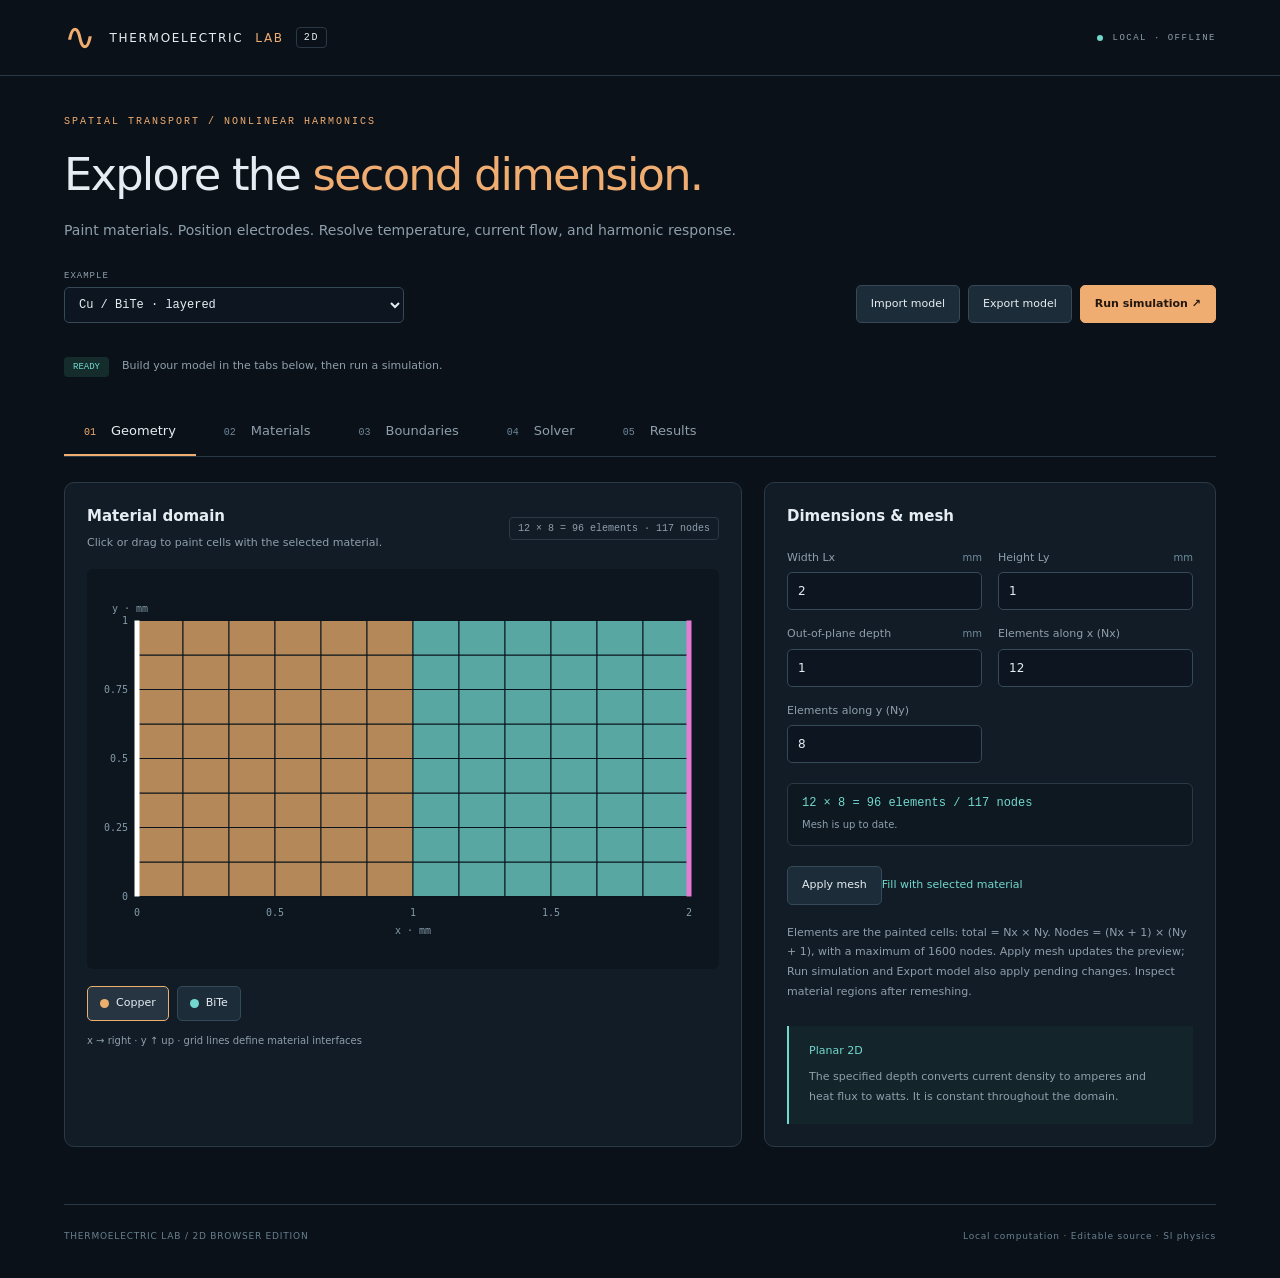
==== index.html @ f06079af "update 1" ====
<!doctype html><html lang="en"><head><meta charset="utf-8"><meta name="viewport" content="width=device-width,initial-scale=1"><title>Thermoelectric Lab · 2D</title><style>:root{color-scheme:dark;--bg:#0b1118;--panel:#121c26;--line:#2a3946;--text:#e6edf2;--muted:#8e9fac;--accent:#f0ad72;--teal:#72d8ce}*{box-sizing:border-box}body{margin:0;background:var(--bg);color:var(--text);font:14px/1.5 system-ui,-apple-system,Segoe UI,sans-serif}header{height:76px;border-bottom:1px solid var(--line);display:flex;justify-content:space-between;align-items:center;padding:0 5%}.brand{display:flex;align-items:center;gap:12px;font-size:12px;letter-spacing:1.7px}.brand>span{font-size:38px;color:var(--accent)}.brand b{font-weight:450;color:var(--accent)}.brand em{font:10px monospace;border:1px solid var(--line);padding:4px 7px;border-radius:4px}.local{font:9px monospace;letter-spacing:1.5px;color:var(--muted);display:flex;align-items:center;gap:9px}.local i{width:6px;height:6px;border-radius:50%;background:var(--teal)}main{max-width:1460px;margin:auto;padding:0 5%}.hero{padding:40px 0 30px}.eyebrow{color:var(--accent);font:10px monospace;letter-spacing:2px}h1{font-size:clamp(30px,3.5vw,48px);font-weight:450;letter-spacing:-1.8px;margin:14px 0 12px}h1 span{color:var(--accent)}.hero p{color:var(--muted);margin:0}.toolbar{display:flex;justify-content:space-between;align-items:end;gap:20px;padding-bottom:20px}.preset-label{max-width:340px;flex:1;font:9px monospace;letter-spacing:1px}.toolbar-buttons{display:flex;gap:8px;flex-wrap:wrap}input,select,button{font:inherit}input,select{display:block;min-width:0;width:100%;border:1px solid #354959;border-radius:5px;background:#0d1620;color:var(--text);padding:9px 10px;margin-top:6px;font-size:12px}button{background:#1d2c39;border:1px solid #354959;border-radius:5px;padding:10px 14px;color:var(--text);font-size:11px;cursor:pointer}button:hover{background:#2c4050}button.primary{background:var(--accent);border-color:var(--accent);color:#24180e;font-weight:650}button:disabled{opacity:.4;cursor:not-allowed}button.text-button{border:0;background:none;color:var(--teal);padding-left:0}button.secondary{margin-top:20px}input:focus,select:focus,button:focus-visible,summary:focus-visible{outline:2px solid var(--teal);outline-offset:2px}.status-row{display:flex;align-items:baseline;gap:13px;padding:14px 0 23px;font-size:11px;color:var(--muted);min-height:64px}#badge{font:9px monospace;color:var(--teal);background:#142d2c;padding:5px 9px;border-radius:4px;white-space:nowrap}#badge.error{color:#ffb6ad;background:#42252a}#elapsed{margin-left:auto;white-space:nowrap}.tabs{display:flex;border-bottom:1px solid var(--line);margin-bottom:25px;gap:8px;overflow:auto}.tabs button{border:0;border-bottom:2px solid transparent;border-radius:0;background:none;color:#6e8799;padding:16px 20px;font:10px monospace;white-space:nowrap}.tabs button span{font:13px system-ui;margin-left:9px;color:var(--muted)}.tabs button[aria-selected=true]{border-color:var(--accent);color:var(--accent)}.tabs button[aria-selected=true] span{color:var(--text)}.panel{min-height:580px}.two-col{display:grid;grid-template-columns:minmax(0,1.5fr) minmax(280px,1fr);gap:22px}.card{background:var(--panel);border:1px solid var(--line);border-radius:10px;padding:22px;min-width:0;margin-bottom:22px}.card-head,.section-head{display:flex;align-items:center;justify-content:space-between;gap:14px;flex-wrap:wrap;margin-bottom:18px}h2{font-size:15px;font-weight:550;margin:0 0 7px}h3{font-size:12px;margin:0 0 12px}.card-head p,.section-head p,.sub{color:var(--muted);font-size:11px;margin:0 0 12px}.card-head p{margin:0}.tag{font:10px monospace;color:var(--muted);padding:5px 8px;border:1px solid var(--line);border-radius:4px}.canvas-box{height:400px;position:relative;width:100%;background:#0d151e;border-radius:6px}.canvas-box canvas{width:100%;height:100%;display:block;touch-action:none}.palette{display:flex;gap:8px;flex-wrap:wrap;margin:17px 0 0}.swatch{display:flex;align-items:center;gap:7px;font-size:11px;padding:8px 12px}.swatch i{width:9px;height:9px;border-radius:50%;background:var(--swatch)}.swatch.active{border-color:var(--swatch);background:#273542}.legend-note{font-size:10px;color:var(--muted);margin-top:12px}.settings{border:0;margin:0;padding:0;min-width:0}label{display:block;font-size:11px;color:var(--muted)}label>span{float:right;font-size:10px;color:#6f8b9c}.grid2{display:grid;grid-template-columns:1fr 1fr;gap:16px;margin-top:15px}.grid3{display:grid;grid-template-columns:1fr 1fr 1fr;gap:12px;margin-top:15px}.note{color:var(--muted);font-size:11px;line-height:1.8;margin-top:18px}.info-block{border-left:2px solid var(--teal);background:#13242b;padding:17px 20px;margin-top:24px;font-size:11px;color:var(--muted)}.info-block b{font-weight:500;color:var(--teal)}.info-block p{margin:8px 0 0;line-height:1.8}.material-cards{display:grid;grid-template-columns:repeat(2,minmax(0,1fr));gap:20px}.material-card{background:var(--panel);border:1px solid var(--line);border-top:3px solid var(--material-color);border-radius:9px;padding:23px}.material-card .grid2{gap:12px 18px}.material-card .name-row{display:flex;gap:12px}.material-card .name-row label:first-child{flex:1}.material-card input[type=color]{height:36px;width:50px;padding:3px}.electrode,.thermal-card{margin-top:18px;padding-top:17px;border-top:1px solid var(--line)}.thermal-card h3,.electrode h3{color:var(--teal);letter-spacing:1px;font-size:10px}.thermal-card .grid3{margin-top:10px;gap:8px}.equation{font:18px/2.2 ui-monospace,monospace;color:var(--accent);margin:20px 0}.metrics{display:grid;grid-template-columns:1fr 1.25fr 1fr;gap:18px;margin-bottom:22px}.metrics article{padding:20px;border:1px solid var(--line);border-radius:8px;background:var(--panel)}.metrics span{display:block;font:9px monospace;color:var(--muted);letter-spacing:.7px}.metrics strong{display:block;font-size:23px;font-weight:450;color:var(--accent);margin:10px 0 6px}.metrics small{font-size:10px;color:var(--muted)}.field-controls{display:flex;align-items:center;gap:9px;flex-wrap:wrap}.field-controls select{width:auto;font-size:11px;margin:0}.check{display:flex;align-items:center;gap:7px;font-size:10px}.check input{width:auto;margin:0}.result-box{height:450px}.empty-overlay{position:absolute;inset:0;display:flex;align-items:center;justify-content:center;color:#627b8d;pointer-events:none}.color-scale{display:flex;align-items:center;gap:12px;margin:16px 5% 0;font:10px monospace;color:var(--muted)}.color-scale div{flex:1;height:8px;border-radius:4px;background:linear-gradient(90deg,#182c59,#246b99,#57b6ad,#e3c16e,#f48d4b)}.color-scale small{font-size:10px}.charts{grid-template-columns:1fr 1fr}.chart{height:210px;margin-top:15px}.chart svg{width:100%;height:100%;display:block}.table-scroll{overflow:auto}table{width:100%;border-collapse:collapse;text-align:right;font:11px monospace;white-space:nowrap}th{font-size:9px;font-weight:400;color:var(--muted)}th,td{padding:13px 9px;border-bottom:1px solid var(--line)}th:first-child,td:first-child{text-align:left;color:var(--accent)}footer{display:flex;justify-content:space-between;gap:20px;border-top:1px solid var(--line);padding:25px 0 35px;margin-top:35px;color:#688191;font-size:9px;letter-spacing:.8px}[hidden]{display:none!important}@media(max-width:1000px){.two-col{grid-template-columns:1fr 1fr}.tabs button{padding:14px 10px}.toolbar{align-items:start}.toolbar-buttons{justify-content:end}.canvas-box{height:340px}.field-controls{width:100%}}@media(max-width:720px){header{height:64px}.local{display:none}main{padding:0 5%}.hero{padding:30px 0 24px}.hero p{font-size:12px}.toolbar{flex-direction:column;align-items:stretch;gap:14px}.preset-label{max-width:none}.toolbar-buttons{justify-content:start}.tabs{gap:0}.tabs button{padding:13px 9px}.tabs button span{font-size:12px;margin-left:5px}.two-col,.material-cards,.charts{grid-template-columns:1fr}.metrics{grid-template-columns:1fr 1fr;gap:12px}.metrics article:last-child{grid-column:1/-1}.metrics strong{font-size:20px}.card{padding:17px}.canvas-box,.result-box{height:330px}.field-controls{gap:6px}.field-controls select{max-width:48%}.status-row{align-items:start;flex-wrap:wrap}.brand{font-size:10px;gap:8px}.grid3{gap:9px}footer{flex-direction:column;gap:8px}.panel{min-height:0}}

.mesh-summary{margin-top:20px;padding:12px 14px;border:1px solid var(--line);border-radius:6px;background:#0d1821}.mesh-summary strong{display:block;color:var(--teal);font:12px monospace}.mesh-summary small{display:block;margin-top:7px;color:var(--muted);font-size:10px;line-height:1.6}

.validation-summary{border:1px solid #a8585e;border-radius:8px;background:#2c1921;color:#ffd0cc;padding:14px 18px;margin:0 0 20px;font-size:11px}.validation-summary strong{font-weight:550}.validation-summary ul{margin:8px 0 0;padding-left:18px}.validation-summary li{margin:4px 0}input[aria-invalid="true"],select[aria-invalid="true"]{border-color:#ff8e8a;background:#2a1b23;box-shadow:0 0 0 1px #ff8e8a44}
</style></head><body>
<header><div class="brand"><span>∿</span> THERMOELECTRIC <b>LAB</b><em>2D</em></div><div class="local"><i></i>LOCAL · OFFLINE</div></header>
<main><section class="hero"><div class="eyebrow">SPATIAL TRANSPORT / NONLINEAR HARMONICS</div><h1>Explore the <span>second dimension.</span></h1><p>Paint materials. Position electrodes. Resolve temperature, current flow, and harmonic response.</p></section>
<div class="toolbar"><label class="preset-label">EXAMPLE<select id="preset"><option value="layers">Cu / BiTe · layered</option><option value="spreading">Narrow contact · current spreading</option><option value="joule">Homogeneous · Joule 2ω</option><option value="nonlinear">Nonlinear resistance · 3ω</option><option value="seebeck">Open circuit · Seebeck DC</option></select></label><div class="toolbar-buttons"><button id="import">Import model</button><button id="save">Export model</button><button id="run" class="primary">Run simulation ↗</button><button id="cancel" hidden>Stop</button><input type="file" id="file" accept=".json" hidden></div></div>
<div class="status-row"><span id="badge">READY</span><span id="status" role="status" aria-live="polite">Build your model in the tabs below, then run a simulation.</span><span id="elapsed"></span></div>
<div id="validationSummary" class="validation-summary" role="alert" hidden></div>
<nav class="tabs" role="tablist" aria-label="Workbench sections"><button role="tab" id="tab-geometry" aria-controls="geometry" aria-selected="true" data-tab="geometry">01 <span>Geometry</span></button><button role="tab" id="tab-materials" aria-controls="materials" aria-selected="false" tabindex="-1" data-tab="materials">02 <span>Materials</span></button><button role="tab" id="tab-boundaries" aria-controls="boundaries" aria-selected="false" tabindex="-1" data-tab="boundaries">03 <span>Boundaries</span></button><button role="tab" id="tab-solver" aria-controls="solver" aria-selected="false" tabindex="-1" data-tab="solver">04 <span>Solver</span></button><button role="tab" id="tab-results" aria-controls="results" aria-selected="false" tabindex="-1" data-tab="results">05 <span>Results</span></button></nav>
<section id="geometry" role="tabpanel" aria-labelledby="tab-geometry" class="panel"><div class="two-col"><div class="card"><div class="card-head"><div><h2>Material domain</h2><p>Click or drag to paint cells with the selected material.</p></div><span class="tag" id="gridInfo"></span></div><div class="canvas-box"><canvas id="geometryCanvas" aria-label="Material grid, x horizontal and y vertical"></canvas></div><div id="palette" class="palette"></div><div class="legend-note">x → right · y ↑ up · grid lines define material interfaces</div></div><div class="card"><h2>Dimensions & mesh</h2><fieldset class="settings"><div class="grid2"><label>Width Lx <span>mm</span><input id="lx" type="number" step="any" min="0" required></label><label>Height Ly <span>mm</span><input id="ly" type="number" step="any" min="0" required></label><label>Out-of-plane depth <span>mm</span><input id="depth" type="number" step="any" min="0" required></label><label>Elements along x (Nx)<input id="nx" type="number" min="2" step="1"></label><label>Elements along y (Ny)<input id="ny" type="number" min="2" step="1"></label></div><div class="mesh-summary" aria-live="polite"><strong id="meshSummary"></strong><small id="meshPending"></small></div><button id="applyGrid" class="secondary">Apply mesh</button><button id="fill" class="text-button">Fill with selected material</button></fieldset><p class="note">Elements are the painted cells: total = Nx × Ny. Nodes = (Nx + 1) × (Ny + 1), with a maximum of 1600 nodes. Apply mesh updates the preview; Run simulation and Export model also apply pending changes. Inspect material regions after remeshing.</p><div class="info-block"><b>Planar 2D</b><p>The specified depth converts current density to amperes and heat flux to watts. It is constant throughout the domain.</p></div></div></div></section>
<section id="materials" role="tabpanel" aria-labelledby="tab-materials" class="panel" hidden><div class="section-head"><div><h2>Material library</h2><p>Properties at 300 K. Each grid cell references one material.</p></div><button id="addMaterial" class="secondary">+ Add material</button></div><fieldset class="settings"><div id="materialCards" class="material-cards"></div></fieldset><div class="info-block"><b>Temperature-dependent transport</b><p>ρₑ(T) = [1 + β(T − 300)] / σ₃₀₀ &nbsp; · &nbsp; α(T) = α₃₀₀ + α′(T − 300). The solver includes Joule, Seebeck, Peltier and Thomson effects. Preset values are illustrative.</p></div></section>
<section id="boundaries" role="tabpanel" aria-labelledby="tab-boundaries" class="panel" hidden><div class="two-col"><div class="card"><h2>Electrical electrodes</h2><p class="sub">Remaining boundary nodes are electrically insulated.</p><fieldset class="settings"><label>Control mode<select id="electricalKind"><option value="current">Total current · A</option><option value="voltage">Sink voltage · V</option><option value="open_circuit">Open circuit · net current = 0</option></select></label><div class="grid3"><label>DC bias<input id="bias" type="number" step="any"></label><label>AC peak<input id="amplitude" type="number" step="any"></label><label>Phase <span>°</span><input id="phase" type="number" step="any"></label></div><div id="electrodes"></div></fieldset><div class="info-block"><b>Equipotential contacts</b><p>The source electrode is at 0 V. In current mode, the sink voltage adjusts to deliver the specified total current. Current density is free to vary across an electrode. Electrode ranges run bottom→top on vertical edges, and left→right on horizontal edges.</p></div></div><div class="card"><h2>Thermal boundaries</h2><fieldset class="settings"><div id="thermalCards"></div></fieldset><p class="note">Flux is total heat flux, including Peltier, positive outward. Zero flux is adiabatic. Convection value is ambient temperature. Fixed-temperature sides meeting at a corner must agree.</p></div></div></section>
<section id="solver" role="tabpanel" aria-labelledby="tab-solver" class="panel" hidden><div class="two-col"><div class="card"><h2>Simulation settings</h2><fieldset class="settings"><div class="grid2"><label>Mode<select id="mode"><option value="periodic">Periodic · DC to 3ω</option><option value="steady">Steady · DC only</option></select></label><label>Frequency <span>Hz</span><input id="frequency" type="number" step="any" min="0" required></label><label>Time steps per period<select id="samples"><option>64</option><option>128</option><option>256</option><option>512</option><option>1024</option></select></label><label>Maximum cycles<input id="maxPeriods" type="number" min="3" max="1000"></label></div></fieldset><p class="note">Steady mode uses only the DC biases. Start with a coarse mesh; refine the mesh and time steps to check your result, especially at 3ω.</p></div><div class="card"><h2>The numerical model</h2><div class="equation">J = −σ (∇V + α∇T)<br>∇ · J = 0<br>q = αTJ − k∇T<br>ρCp ∂T/∂t = −∇ · q − J · ∇V</div><p class="note">Conservative, grid-aligned nodal control volumes; scalar isotropic materials; perfect interfaces. Electrical and thermal systems use matrix-free conjugate gradients. Nonlinear coupling uses Picard iterations; periodic integration uses BDF2.</p><p class="note">No contact resistance, electrical capacitance, inductance, radiation, or front/back surface heat loss. The app supports up to 1600 nodes; practical compute time depends strongly on the case.</p></div></div></section>
<section id="results" role="tabpanel" aria-labelledby="tab-results" class="panel" hidden><div class="metrics"><article><span id="vLabel">TERMINAL VOLTAGE · 1ω</span><strong id="vMetric">—</strong><small id="vPhase">Peak amplitude</small></article><article><span>TEMPERATURE RANGE</span><strong id="tMetric">—</strong><small>Full spatial state / cycle</small></article><article><span>CONVERGENCE</span><strong id="cycleMetric">—</strong><small id="errorMetric">No result yet</small></article></div><div class="card"><div class="card-head"><div><h2>Spatial response</h2><p id="fieldCaption">Run a simulation to inspect the 2D fields.</p></div><div class="field-controls"><select id="field" aria-label="Field"><option value="temperature">Temperature</option><option value="voltage">Voltage</option><option value="J">Current density |J|</option><option value="Jx">Current density Jx</option><option value="Jy">Current density Jy</option></select><select id="harmonic" aria-label="Harmonic"><option value="0">DC</option><option value="1">1ω</option><option value="2">2ω</option><option value="3">3ω</option></select><select id="representation" aria-label="Representation"><option value="amplitude">Amplitude</option><option value="phase">Phase</option><option value="real">Real part</option></select><label class="check"><input type="checkbox" id="arrows" checked> Current arrows</label></div></div><div class="canvas-box result-box"><canvas id="resultCanvas" aria-label="Spatial result heatmap"></canvas><div id="resultEmpty" class="empty-overlay">Your 2D response will appear here.</div></div><div class="color-scale"><span id="scaleMin">—</span><div></div><span id="scaleMax">—</span><small id="scaleUnit"></small></div><div class="legend-note" id="vectorNote">Click the field to move the temperature probe. Arrows show the real current phasor at 0°.</div></div><div class="two-col charts"><div class="card"><h2>Temperature probe</h2><p id="probeLabel" class="sub">Click a location in the field above.</p><div id="probeChart" class="chart"></div></div><div class="card"><h2>Terminal voltage</h2><p class="sub">V(sink) − V(source)</p><div id="voltageChart" class="chart"></div></div></div><div class="card"><div class="card-head"><div><h2>Terminal harmonics</h2><p>Peak phasors · referenced to cos(ωt)</p></div><div class="toolbar-buttons"><button id="exportResults" disabled>Export results JSON</button><button id="exportCsv" disabled>Spectrum CSV</button></div></div><div class="table-scroll"><table><thead><tr><th>COMPONENT</th><th>FREQUENCY</th><th>|V| · V</th><th>PHASE</th><th>REAL · V</th><th>IMAG · V</th></tr></thead><tbody id="spectrum"><tr><td colspan="6">No computed result.</td></tr></tbody></table></div></div></section>
<footer><span>THERMOELECTRIC LAB / 2D BROWSER EDITION</span><span>Local computation · Editable source · SI physics</span></footer></main>
<script>/* SI units. No dependencies; shared by browser, worker and Node tests. */
(function (TE) {
  'use strict';
  TE.assert = (ok, message) => { if (!ok) throw new Error(message); };
  TE.finite = (x, name) => { TE.assert(Number.isFinite(x), `${name} must be finite.`); return x; };
  TE.law = (p, T) => {
    if (typeof p === 'function') return p(T);
    if (typeof p === 'number') return p;
    TE.assert(p && ['linear', 'inverseLinear'].includes(p.type), 'Unknown material law.');
    const v = p.value, slope = p.slope ?? 0, ref = p.reference ?? 300;
    return p.type === 'linear' ? v + slope * (T - ref) : v / (1 + slope * (T - ref));
  };
  class ThermoelectricMaterial {
    constructor({rho, Cp, k, sigma, alpha, name = 'Material', dalpha_dT = null}) {
      Object.assign(this, {rho, Cp, k, sigma, alpha, name, derivative: dalpha_dT});
    }
    evaluate(key, T) {
      TE.assert(Number.isFinite(T) && T > 0, 'Temperature must be finite and > 0 K.');
      const v = TE.finite(TE.law(this[key], T), `${this.name}: ${key}`);
      TE.assert(key === 'alpha' || v > 0, `${this.name}: ${key} must be positive.`);
      return v;
    }
    density(T) { return this.evaluate('rho', T); }
    heatCapacity(T) { return this.evaluate('Cp', T); }
    thermalConductivity(T) { return this.evaluate('k', T); }
    electricalConductivity(T) { return this.evaluate('sigma', T); }
    seebeck(T) { return this.evaluate('alpha', T); }
    electricalResistivity(T) { return 1 / this.electricalConductivity(T); }
    peltier(T) { return T * this.seebeck(T); }
    dalphaDT(T) {
      if (this.derivative !== null) return TE.law(this.derivative, T);
      if (typeof this.alpha === 'number') return 0;
      const h = Math.min(T / 2, Math.max(1, T) * 6e-6);
      return (this.seebeck(T + h) - this.seebeck(T - h)) / (2 * h);
    }
    thomson(T) { return T * this.dalphaDT(T); }
    ZT(T) { return this.seebeck(T) ** 2 * this.electricalConductivity(T) * T / this.thermalConductivity(T); }
  }
  class MaterialCollection {
    constructor(material) { this.materials = [material]; }
    get material() { return this.materials[0]; }
    addMaterial(m) { this.materials.push(m); }
  }
  Object.assign(TE, {ThermoelectricMaterial, MaterialCollection});
})(globalThis.TE = globalThis.TE || {});

(function (TE) {
  // Peak phasors: u(t)=U0+Re(sum(Un*exp(i*n*omega*t))).
  TE.extractHarmonics = (history, count=3) => {
    const n=history.length, scalar=typeof history[0]==='number';
    TE.assert(Number.isInteger(count)&&count>=0&&n>2*count,'Too few samples for requested harmonics.');
    const data=scalar?history.map(v=>[v]):history, width=data[0].length;
    return Array.from({length:count+1},(_,k)=> {
      const row=Array.from({length:width},()=>({re:0,im:0}));
      for(let i=0;i<n;i++) {const a=2*Math.PI*k*i/n, scale=(k?2:1)/n; for(let j=0;j<width;j++) {row[j].re+=data[i][j]*Math.cos(a)*scale; row[j].im-=data[i][j]*Math.sin(a)*scale;}}
      return scalar?row[0]:row;
    });
  };
})(globalThis.TE);

(function(TE){
class Mesh2D {
 constructor({nx,ny,lx,ly,depth=1,materialMap}) {
  TE.assert(Number.isInteger(nx)&&Number.isInteger(ny)&&nx>=2&&ny>=2,'Use at least 2 cells in each direction.');
  TE.assert((nx+1)*(ny+1)<=1600,'Maximum 1600 nodes in this browser version.');
  TE.assert([lx,ly,depth].every(v=>Number.isFinite(v)&&v>0),'Dimensions and depth must be positive.');
  Object.assign(this,{nx,ny,lx,ly,depth});this.dx=lx/nx;this.dy=ly/ny;this.n=(nx+1)*(ny+1);
  this.map=materialMap??Array(nx*ny).fill(0);TE.assert(this.map.length===nx*ny,'Material map size does not match the grid.');
  this.x=[];this.y=[];this.cells=[];this.links=[];this.volumes=Array(this.n).fill(0);
  for(let j=0;j<=ny;j++)for(let i=0;i<=nx;i++){this.x.push(i*this.dx);this.y.push(j*this.dy);}
  const volume=this.dx*this.dy*depth;
  TE.assert([volume/4,this.dx*depth/2,this.dy*depth/2].every(v=>Number.isFinite(v)&&v>0),'Dimensions produce zero or overflowing volumes/areas.');
  for(let j=0;j<ny;j++)for(let i=0;i<nx;i++){
   const a=j*(nx+1)+i,b=a+1,c=a+nx+1,d=c+1,id=j*nx+i,m=this.map[id];
   const nodes=[a,b,c,d];nodes.forEach(n=>this.volumes[n]+=volume/4);
   const first=this.links.length;
   this.links.push({a,b,m,A:this.dy*depth/2,L:this.dx,axis:0,cell:id},{a:c,b:d,m,A:this.dy*depth/2,L:this.dx,axis:0,cell:id},
    {a,b:c,m,A:this.dx*depth/2,L:this.dy,axis:1,cell:id},{a:b,b:d,m,A:this.dx*depth/2,L:this.dy,axis:1,cell:id});
   this.cells.push({nodes,m,volume,links:[first,first+1,first+2,first+3]});
  }
  this.sides={left:[],right:[],bottom:[],top:[]};
  for(let j=0;j<=ny;j++){const A=this.dy*depth*(j===0||j===ny?.5:1);this.sides.left.push({node:j*(nx+1),A,u:j/ny});this.sides.right.push({node:j*(nx+1)+nx,A,u:j/ny});}
  for(let i=0;i<=nx;i++){const A=this.dx*depth*(i===0||i===nx?.5:1);this.sides.bottom.push({node:i,A,u:i/nx});this.sides.top.push({node:ny*(nx+1)+i,A,u:i/nx});}
 }
 electrode(side,range=[0,1]) {
  TE.assert(this.sides[side]&&range.length===2&&range.every(Number.isFinite)&&range[0]>=0&&range[1]<=1&&range[1]>range[0],'Invalid electrode side/range.');
  const nodes=this.sides[side].filter(f=>f.u>=range[0]-1e-12&&f.u<=range[1]+1e-12).map(f=>f.node);
  TE.assert(nodes.length>=2,'Each electrode needs at least two boundary nodes. Refine the grid or increase coverage.');return nodes;
 }
}
TE.Mesh2D=Mesh2D;
})(globalThis.TE);

(function(TE){
// Matrix-free symmetric graph Laplacian + positive diagonal. Dirichlet eliminated.
TE.graphSolve=(mesh,conductance,diagonal,rhs,fixed,{rtol=2e-12,maxIter=4000,initial}={})=>{
 TE.assert(rhs.length===mesh.n&&diagonal.length===mesh.n&&rhs.every(Number.isFinite)&&diagonal.every(v=>Number.isFinite(v)&&v>=0),'Linear system coefficients/RHS must be finite with nonnegative diagonal.');
 for(const [i,v]of fixed)TE.assert(Number.isInteger(i)&&i>=0&&i<mesh.n&&Number.isFinite(v),'Invalid fixed boundary value.');
 const n=mesh.n,idx=new Int32Array(n).fill(-1),free=[];
 for(let i=0;i<n;i++)if(!fixed.has(i)){idx[i]=free.length;free.push(i);}
 const nf=free.length,out=new Float64Array(n);for(const [i,v] of fixed)out[i]=v;
 if(!nf)return Array.from(out);
 const D=new Float64Array(nf),b=new Float64Array(nf),x=new Float64Array(nf);
 for(let k=0;k<nf;k++){const i=free[k];D[k]=diagonal[i]??0;b[k]=rhs[i];x[k]=initial?initial[i]:0;}
 const edges=[];
 mesh.links.forEach((e,l)=>{const g=conductance[l],a=idx[e.a],bb=idx[e.b];TE.assert(Number.isFinite(g)&&g>0,'Invalid face conductance.');
  if(a>=0){D[a]+=g;if(bb<0)b[a]+=g*fixed.get(e.b);}
  if(bb>=0){D[bb]+=g;if(a<0)b[bb]+=g*fixed.get(e.a);}
  if(a>=0&&bb>=0)edges.push([a,bb,g]);
 });
 for(const d of D)TE.assert(d>0&&Number.isFinite(d),'Unanchored or invalid system.');
 const multiply=v=>{const z=Float64Array.from(v,(q,i)=>D[i]*q);for(const [a,bb,g] of edges){z[a]-=g*v[bb];z[bb]-=g*v[a];}return z;};
 const dot=(a,b)=>a.reduce((s,v,i)=>s+v*b[i],0);
 let Ax=multiply(x),r=Float64Array.from(b,(v,i)=>v-Ax[i]),z=Float64Array.from(r,(v,i)=>v/D[i]),p=Float64Array.from(z),rz=dot(r,z);
 TE.assert(Number.isFinite(dot(b,b))&&Number.isFinite(dot(r,r))&&Number.isFinite(rz),'Linear system magnitudes exceed the finite numerical range.');
 const target=rtol*Math.max(Math.sqrt(dot(b,b)),1e-20);
 let iteration=0;
 for(;Math.sqrt(dot(r,r))>target&&iteration<maxIter;iteration++){
  const Ap=multiply(p),den=dot(p,Ap);TE.assert(den>0&&Number.isFinite(den),'CG failed: matrix not positive definite.');
  const a=rz/den;for(let i=0;i<nf;i++){x[i]+=a*p[i];r[i]-=a*Ap[i];}
  z=Float64Array.from(r,(v,i)=>v/D[i]);const next=dot(r,z),beta=next/rz;for(let i=0;i<nf;i++)p[i]=z[i]+beta*p[i];rz=next;
 }
 TE.assert(iteration<maxIter&&x.every(Number.isFinite)&&r.every(Number.isFinite),'Sparse linear solver did not converge to a finite result.');
 free.forEach((node,i)=>out[node]=x[i]);return Array.from(out);
};
})(globalThis.TE);

(function(TE){
TE.signal2D=(s,t,f)=>{if(typeof s==='number')return TE.finite(s,'Boundary');TE.assert(s&&typeof s==='object'&&!Array.isArray(s),'Invalid boundary signal.');for(const k of ['bias','amplitude','phase'])if(s[k]!==undefined)TE.assert(typeof s[k]==='number'&&Number.isFinite(s[k]),'Boundary '+k+' must be a finite number.');return TE.finite((s.bias??0)+(s.amplitude??0)*Math.cos(2*Math.PI*f*t+((s.phase??0)%360)*Math.PI/180),'Boundary');};
class Solver2D {
 constructor(mesh,materials,boundaries,electrical){this.mesh=mesh;this.materials=materials;this.boundaries=boundaries;this.electrical=electrical;this.frequency=0;
  mesh.map.forEach(id=>TE.assert(Number.isInteger(id)&&materials[id],'Unknown material in map.'));
  TE.assert(['voltage','current','open_circuit'].includes(electrical.kind),'Unknown electrical mode.');
  this.source=mesh.electrode(electrical.sourceSide,electrical.sourceRange);this.sink=mesh.electrode(electrical.sinkSide,electrical.sinkRange);
  const sourceSet=new Set(this.source);TE.assert(!this.sink.some(i=>sourceSet.has(i)),'Electrodes overlap at a node.');
  this.sourceSet=sourceSet;
  for(const side of ['left','right','bottom','top']){const b=boundaries[side];TE.assert(b&&['temperature','flux','convection'].includes(b.kind),'Define all four thermal boundaries.');TE.assert(Number.isFinite(b.h??0)&&(b.h??0)>=0,'Convection coefficient must be nonnegative.');}
 }
 properties(T){
  const m=this.mesh,cap=Array(m.n).fill(0);
  m.cells.forEach(c=>c.nodes.forEach(i=>{const a=this.materials[c.m];cap[i]+=a.density(T[i])*a.heatCapacity(T[i])*c.volume/4;}));
  const p=m.links.map(e=>{const a=this.materials[e.m],Ta=T[e.a],Tb=T[e.b],rho=(a.electricalResistivity(Ta)+a.electricalResistivity(Tb))/2;
   return {g:e.A/(e.L*rho),k:e.A/e.L*(a.thermalConductivity(Ta)+a.thermalConductivity(Tb))/2,alpha:(a.seebeck(Ta)+a.seebeck(Tb))/2};});TE.assert(cap.every(v=>Number.isFinite(v)&&v>0),'Heat capacities overflow or underflow the numerical range.');return {p,cap};
 }
 thermal(t){
  const m=this.mesh,fixed=new Map(),diag=Array(m.n).fill(0),rhs=Array(m.n).fill(0),flux=Array(m.n).fill(0);
  for(const [side,faces] of Object.entries(m.sides)){const b=this.boundaries[side],v=TE.signal2D(b.value,t,this.frequency);
   if(b.kind==='temperature'||b.kind==='convection')TE.assert(v>0,side+' temperature must remain strictly above 0 K.');
   for(const {node,A} of faces){if(b.kind==='temperature'){TE.assert(v>0,'Temperature must be >0 K.');if(fixed.has(node))TE.assert(Math.abs(fixed.get(node)-v)<1e-8,'Conflicting temperatures at a corner. Use compatible boundary temperatures.');fixed.set(node,v);}
    if(b.kind==='flux'){rhs[node]-=v*A;flux[node]+=v*A;}
    if(b.kind==='convection'){diag[node]+=b.h*A;rhs[node]+=b.h*A*v;}
   }
  }return {fixed,diag,rhs,flux};
 }
 electric(T,p,t){
  const m=this.mesh,e=this.electrical,g=p.map(v=>v.g),zero=Array(m.n).fill(0),rhs=[...zero],fixed=new Map();
  this.source.forEach(i=>fixed.set(i,0));this.sink.forEach(i=>fixed.set(i,0));
  m.links.forEach((l,k)=>{const s=p[k].g*p[k].alpha*(T[l.b]-T[l.a]);rhs[l.a]+=s;rhs[l.b]-=s;});
  const current=(V,seebeck=true)=>m.links.map((l,k)=>g[k]*(V[l.a]-V[l.b]-(seebeck?p[k].alpha*(T[l.b]-T[l.a]):0)));
  const terminal=I=>m.links.reduce((s,l,k)=>s+I[k]*((this.sourceSet.has(l.a)?1:0)-(this.sourceSet.has(l.b)?1:0)),0);
  let V,terminalVoltage;
  if(e.kind==='voltage'){
   terminalVoltage=TE.signal2D(e.value,t,this.frequency);this.sink.forEach(i=>fixed.set(i,terminalVoltage));V=TE.graphSolve(m,g,zero,rhs,fixed);
  }else{
   const base=TE.graphSolve(m,g,zero,rhs,fixed);this.sink.forEach(i=>fixed.set(i,1));
   const unit=TE.graphSolve(m,g,zero,zero,fixed),Ibase=terminal(current(base)),Iunit=terminal(current(unit,false));
   TE.assert(Iunit<0,'Electrodes have no conducting connection.');
   const target=e.kind==='open_circuit'?0:TE.signal2D(e.value,t,this.frequency);
   terminalVoltage=(target-Ibase)/Iunit;V=base.map((v,i)=>v+terminalVoltage*unit[i]);
  }
  TE.assert(V.every(Number.isFinite),'Voltage exceeds the finite numerical range. Check excitation and material values.');
  const I=current(V);TE.assert(I.every(Number.isFinite),'Current exceeds the finite numerical range.');return {V,I,terminalVoltage,current:terminal(I)};
 }
 balance(T,t){
  const m=this.mesh,{p,cap}=this.properties(T),elect=this.electric(T,p,t),source=Array(m.n).fill(0),q=[],work=[];
  m.links.forEach((l,k)=>{const I=elect.I[k],P=I*(elect.V[l.a]-elect.V[l.b]),pel=p[k].alpha*(T[l.a]+T[l.b])/2*I;
   TE.assert([I,P,pel].every(Number.isFinite),'Electrical/thermal power exceeds the finite numerical range.');
   source[l.a]+=-pel+P/2;source[l.b]+=pel+P/2;q.push(pel-p[k].k*(T[l.b]-T[l.a]));work.push(P);
  });TE.assert([...source,...q,...work].every(Number.isFinite),'Heat balance exceeds the finite numerical range.');return {p,cap,...elect,source,q,work};
 }
 initial(T0){
  let T=T0?[...T0]:Array(this.mesh.n).fill(300);TE.assert(T.length===this.mesh.n,'T0 length mismatch.');
  for(const [i,v] of this.thermal(0).fixed)T[i]=v;this.properties(T);return T;
 }
 implicit(t,target,gammaDt,{initial,tolerance=2e-9,maxIterations=100,relaxation=.85}={}){
  TE.assert(Number.isFinite(tolerance)&&tolerance>0,'Nonlinear tolerance must be positive.');
  TE.assert(Number.isInteger(maxIterations)&&maxIterations>=1,'Nonlinear iteration limit must be a positive integer.');
  TE.assert(Number.isFinite(relaxation)&&relaxation>0&&relaxation<=1,'Relaxation must satisfy 0 < value <= 1.');
  const m=this.mesh,bc=this.thermal(t);let T=[...initial],error=Infinity;
  for(const [i,v] of bc.fixed)T[i]=v;
  for(let iteration=0;iteration<maxIterations;iteration++){
   const b=this.balance(T,t),diag=bc.diag.map((v,i)=>v+(gammaDt?b.cap[i]/gammaDt:0)),rhs=b.source.map((v,i)=>v+bc.rhs[i]+(gammaDt?b.cap[i]/gammaDt*target[i]:0));
   const candidate=TE.graphSolve(m,b.p.map(p=>p.k),diag,rhs,bc.fixed,{initial:T});
   error=Math.max(...candidate.map((v,i)=>Math.abs(v-T[i])));
   TE.assert(candidate.every(v=>Number.isFinite(v)&&v>0),'Nonphysical temperature. Check excitation and material laws.');
   if(error<=tolerance)return candidate;
   T=candidate.map((v,i)=>bc.fixed.has(i)?v:T[i]+relaxation*(v-T[i]));
  }
  throw new Error(`Nonlinear thermal iteration failed (update ${error.toExponential(2)} K). Reduce excitation or refine time steps.`);
 }
 snapshot(T,t=0,steady=false){
  const m=this.mesh,b=this.balance(T,t),Jx=[],Jy=[],qx=[],qy=[];
  m.cells.forEach(c=>{const [a,bb,cc,d]=c.links;Jx.push((b.I[a]+b.I[bb])/(m.dy*m.depth));Jy.push((b.I[cc]+b.I[d])/(m.dx*m.depth));qx.push((b.q[a]+b.q[bb])/(m.dy*m.depth));qy.push((b.q[cc]+b.q[d])/(m.dx*m.depth));});
  const bc=this.thermal(t),res=b.source.map((v,i)=>v+bc.rhs[i]-bc.diag[i]*T[i]);
  m.links.forEach((e,k)=>{const v=b.p[k].k*(T[e.a]-T[e.b]);res[e.a]-=v;res[e.b]+=v;});
  let heatOut=0;for(const [side,faces] of Object.entries(m.sides)){const c=this.boundaries[side],v=TE.signal2D(c.value,t,this.frequency);if(c.kind!=='temperature')for(const {node,A} of faces)heatOut+=A*(c.kind==='flux'?v:c.h*(T[node]-v));}
  for(const [i] of bc.fixed)heatOut+=res[i];
  const electricalPower=-b.current*b.terminalVoltage;
  return {temperature:[...T],voltage:b.V,Jx,Jy,qx,qy,current:b.current,terminalVoltage:b.terminalVoltage,electricalPower,
   energyResidual:steady?heatOut-electricalPower:null,freeResidualWatts:Math.max(0,...res.filter((_,i)=>!bc.fixed.has(i)).map(Math.abs))};
 }
 solveSteady(options={}){
  this.frequency=0;TE.assert(Object.values(this.boundaries).some(b=>b.kind==='temperature'||(b.kind==='convection'&&b.h>0)),'Steady state requires a thermal anchor.');
  const T=this.implicit(0,null,0,{...options,initial:this.initial(options.T0)});
  return {...this.snapshot(T,0,true),method:'steady',converged:true};
 }
 solvePeriodic(frequency,{samples=128,maxPeriods=100,minPeriods=3,periodicAtol=2e-7,periodicRtol=1e-10,tolerance=2e-9,T0,onProgress=()=>{}}={}){
  TE.assert(Number.isFinite(frequency)&&frequency>0,'Frequency must be positive.');TE.assert(Number.isInteger(samples)&&samples>=32&&samples<=2048,'Use 32–2048 integer steps per period.');
  TE.assert(Number.isInteger(maxPeriods)&&maxPeriods<=1000&&Number.isInteger(minPeriods)&&maxPeriods>=minPeriods&&minPeriods>=2,'Invalid cycle limit.');
  TE.assert([periodicAtol,periodicRtol,tolerance].every(v=>Number.isFinite(v)&&v>0),'Solver tolerances must be strictly positive and finite.');
  TE.assert(Number.isFinite(1/(frequency*samples))&&1/(frequency*samples)>0,'Unrepresentable time step.');
  this.frequency=frequency;let T=this.initial(T0),older=null,previous=null,history,cycle,error=Infinity;const dt=1/(frequency*samples);
  for(cycle=1;cycle<=maxPeriods;cycle++){
   history=[];
   for(let j=0;j<samples;j++){
    history.push([...T]);const target=T.map((v,i)=>older?4*v/3-older[i]/3:v),gamma=older?2/3:1;
    const next=this.implicit(((cycle-1)*samples+j+1)*dt,target,gamma*dt,{initial:T,tolerance});older=T;T=next;
   }
   if(previous){error=0;history.forEach((row,j)=>row.forEach((v,i)=>error=Math.max(error,Math.abs(v-previous[j][i])/(periodicAtol+periodicRtol*Math.max(Math.abs(v),Math.abs(previous[j][i]))))));}
   onProgress({cycle,maxPeriods,error:Number.isFinite(error)?error:null});if(cycle>=minPeriods&&error<=1)break;previous=history;
  }
  TE.assert(cycle<=maxPeriods,`Periodic state not reached in ${maxPeriods} cycles (error ${error.toExponential(2)}).`);
  const traces={},records=history.map((T,i)=>this.snapshot(T,((cycle-1)*samples+i)*dt));
  for(const key of ['temperature','voltage','Jx','Jy','qx','qy','current','terminalVoltage'])traces[key]=records.map(r=>r[key]);
  const harmonics={};for(const [key,value]of Object.entries(traces))harmonics[key]=TE.extractHarmonics(value,3);
  return {...traces,harmonics,time:Array.from({length:samples},(_,i)=>i*dt),frequency,samples,periods:cycle,periodicError:error,finalTemperature:T,method:'BDF2 / nonlinear Picard / matrix-free CG',converged:true};
 }
}
TE.Solver2D=Solver2D;
})(globalThis.TE);

/* Shared validation for UI, JSON import and worker. Errors retain field paths. */
(function(TE){
 TE.validate2DConfig=c=>{
  const errors=[],add=(path,message)=>errors.push({path,message});
  const object=v=>v!==null&&typeof v==='object'&&!Array.isArray(v);
  const finite=(v,p)=>{if(typeof v!=='number'||!Number.isFinite(v)){add(p,'Must be a finite number.');return false;}return true;};
  const positive=(v,p)=>{if(!finite(v,p))return false;if(v<=0){add(p,'Must be strictly positive (greater than zero).');return false;}return true;};
  const integer=(v,p,min,max=Infinity)=>{if(!finite(v,p))return false;if(!Number.isInteger(v)||v<min||v>max){add(p,`Must be an integer from ${min}${max===Infinity?' upward':' to '+max}.`);return false;}return true;};
  if(!object(c))return [{path:'model',message:'The model must be a JSON object.'}];
  if(!['steady','periodic'].includes(c.mode))add('mode','Select steady or periodic mode.');
  const periodic=c.mode==='periodic';
  const nxOK=integer(c.nx,'nx',2),nyOK=integer(c.ny,'ny',2);
  if(nxOK&&nyOK&&(c.nx+1)*(c.ny+1)>1600){add('nx','The mesh may contain at most 1600 nodes.');add('ny','Reduce Nx or Ny to stay at or below 1600 nodes.');}
  const lxOK=positive(c.lx,'lx'),lyOK=positive(c.ly,'ly'),depthOK=positive(c.depth,'depth');
  if(nxOK&&nyOK&&lxOK&&lyOK&&depthOK){const dx=c.lx/c.nx,dy=c.ly/c.ny;for(const v of [dx,dy,dx*dy*c.depth/4,dx*c.depth/2,dy*c.depth/2,c.lx*c.ly*c.depth])if(!Number.isFinite(v)||v<=0){add('depth','Dimensions produce zero or overflowing cell volumes/areas. Use numerically representable dimensions.');break;}}
  if(finite(c.frequency,'frequency')&&(periodic?c.frequency<=0:c.frequency<0))add('frequency',periodic?'Frequency must be strictly positive for a periodic run.':'Frequency cannot be negative.');
  const samplesOK=integer(c.samples,'samples',32,2048);
  integer(c.maxPeriods,'maxPeriods',3,1000);
  if(periodic&&Number.isFinite(c.frequency)&&c.frequency>0&&samplesOK){const dt=1/(c.frequency*c.samples);if(!Number.isFinite(dt)||dt<=0)add('frequency','The frequency and step count produce an unrepresentable time step.');}
  function signal(s,path){
   if(typeof s==='number'){finite(s,path+'.bias');return {bias:s,amplitude:0,phase:0};}
   if(!object(s)){add(path,'Use a finite scalar or a bias/amplitude/phase object.');return null;}
   const p={bias:s.bias??0,amplitude:s.amplitude??0,phase:s.phase??0};
   for(const k of Object.keys(p))if(s[k]===null){add(path+'.'+k,'Null is not a number.');p[k]=NaN;}else finite(p[k],path+'.'+k);
   if(Number.isFinite(p.bias)&&Number.isFinite(p.amplitude)&&(!Number.isFinite(p.bias+Math.abs(p.amplitude))||!Number.isFinite(p.bias-Math.abs(p.amplitude))))add(path+'.amplitude','Bias and amplitude overflow the representable signal range.');
   return p;
  }
  const probeTemperatures=new Set([300]),thermalSignals={};
  if(!object(c.thermal))add('thermal','Define all four thermal boundaries.');
  for(const side of ['left','right','bottom','top']){
   const b=c.thermal?.[side],p='thermal.'+side;
   if(!object(b)){add(p,'Define this thermal boundary.');continue;}
   if(!['temperature','flux','convection'].includes(b.kind))add(p+'.kind','Unknown thermal condition.');
   const s=signal(b.value,p+'.value');thermalSignals[side]=s;
   const h=b.h===undefined?0:b.h;if(finite(h,p+'.h')&&h<0)add(p+'.h','Convection h must be nonnegative.');
   if(s&&['temperature','convection'].includes(b.kind)&&Object.values(s).every(Number.isFinite)){
    const low=s.bias-(periodic?Math.abs(s.amplitude):0),high=s.bias+(periodic?Math.abs(s.amplitude):0);
    if(low<=0||!Number.isFinite(high)){
     const msg=periodic?'Temperature must stay above 0 K for the entire cycle: DC > |AC peak|.':'Absolute temperature must be strictly greater than 0 K.';
     add(p+'.value.bias',msg);if(periodic)add(p+'.value.amplitude',msg);
    }else{probeTemperatures.add(low);probeTemperatures.add(high);}
   }
  }
  // Compare whole prescribed waveforms at shared Dirichlet corners, not only t=0.
  for(const [a,b]of [['left','bottom'],['left','top'],['right','bottom'],['right','top']]){
   if(c.thermal?.[a]?.kind!=='temperature'||c.thermal?.[b]?.kind!=='temperature')continue;
   const x=thermalSignals[a],y=thermalSignals[b];if(!x||!y||![...Object.values(x),...Object.values(y)].every(Number.isFinite))continue;
   const phasor=s=>[s.bias,periodic?s.amplitude*Math.cos((s.phase%360)*Math.PI/180):0,periodic?s.amplitude*Math.sin((s.phase%360)*Math.PI/180):0];
   const X=phasor(x),Y=phasor(y);
   if(X.some((v,i)=>Math.abs(v-Y[i])>1e-8)){add(`thermal.${a}.value.bias`,`Temperature waveforms conflict at the ${a}/${b} corner.`);add(`thermal.${b}.value.bias`,`Temperature waveforms conflict at the ${a}/${b} corner.`);}
  }
  if(c.mode==='steady'&&object(c.thermal)&&!Object.values(c.thermal).some(b=>b?.kind==='temperature'||(b?.kind==='convection'&&Number.isFinite(b.h)&&b.h>0)))add('thermal','A steady problem needs a thermal anchor: an imposed temperature or convection with h > 0.');
  const mats=c.materials;
  if(!Array.isArray(mats)||mats.length<1||mats.length>12)add('materials','Define between 1 and 12 materials.');
  else mats.forEach((m,i)=>{
   const p=`materials.${i}`;if(!object(m)){add(p,'Invalid material definition.');return;}
   if(m.name!==undefined&&(typeof m.name!=='string'||!m.name.trim()))add(p+'.name','Material name cannot be empty.');
   function law(value,path,isPositive){
    if(typeof value==='number'){if(isPositive)positive(value,path);else finite(value,path);return;}
    if(typeof value==='function')return; // Supported only through the source/API, never through JSON eval.
    if(!object(value)||!['linear','inverseLinear'].includes(value.type)){add(path,'Use a number or a supported temperature-dependent law.');return;}
    finite(value.value,path);if(value.slope!==undefined)finite(value.slope,path);if(value.reference!==undefined)positive(value.reference,path);
   }
   for(const k of ['rho','Cp','k','sigma','alpha'])law(m[k],p+'.'+k,k!=='alpha');
   for(const k of ['beta','alphaSlope'])if(m[k]!==undefined)finite(m[k],p+'.'+k);
   // Catch inadmissible laws at the reference, initial and prescribed extreme temperatures.
   for(const key of ['rho','Cp','k','sigma','alpha']){
    if(errors.some(e=>e.path===p+'.'+key))continue;
    let prop=m[key];if(key==='sigma'&&typeof prop==='number')prop={type:'inverseLinear',value:prop,slope:m.beta??0,reference:300};
    if(key==='alpha'&&typeof prop==='number')prop={type:'linear',value:prop,slope:m.alphaSlope??0,reference:300};
    for(const T of probeTemperatures){try{const v=TE.law(prop,T);if(!Number.isFinite(v)||(key!=='alpha'&&v<=0))throw new Error();}catch{add(p+'.'+key,`${key} must be ${key==='alpha'?'finite':'finite and strictly positive'} at ${T.toPrecision(6)} K. Check its temperature law.`);break;}}
   }
   if(!errors.some(e=>e.path===p+'.rho'||e.path===p+'.Cp'))for(const T of probeTemperatures){
    try{const capacity=TE.law(m.rho,T)*TE.law(m.Cp,T);if(!Number.isFinite(capacity)||capacity<=0)throw new Error();}catch{add(p+'.Cp','Density × heat capacity must be finite and strictly positive.');break;}
   }
  });
  if(!Array.isArray(c.materialMap)||!nxOK||!nyOK||c.materialMap.length!==c.nx*c.ny)add('materialMap','Material map must have exactly Nx × Ny cells.');
  else if(!Array.isArray(mats)||c.materialMap.some(id=>!Number.isInteger(id)||id<0||id>=mats.length))add('materialMap','Every cell must reference an existing material.');
  const e=c.electrical,contacts={};
  if(!object(e))add('electrical','Define the electrical contacts and control mode.');
  else{
   if(!['voltage','current','open_circuit'].includes(e.kind))add('electrical.kind','Unknown electrical control mode.');
   signal(e.value,'electrical.value');
   for(const name of ['source','sink']){
    const side=e[name+'Side'],range=e[name+'Range'],p='electrical.'+name+'Range';
    const sideOK=['left','right','bottom','top'].includes(side);if(!sideOK)add('electrical.'+name+'Side','Select a valid boundary side.');
    const rangeOK=Array.isArray(range)&&range.length===2&&range.every(v=>typeof v==='number'&&Number.isFinite(v))&&range[0]>=0&&range[1]<=1&&range[0]<range[1];
    if(!rangeOK)add(p,'Electrode range must satisfy 0% ≤ start < end ≤ 100%.');
    if(sideOK&&rangeOK&&nxOK&&nyOK&&(c.nx+1)*(c.ny+1)<=1600){
     const count=['left','right'].includes(side)?c.ny:c.nx,ids=[];
     for(let k=0;k<=count;k++)if(k/count>=range[0]-1e-12&&k/count<=range[1]+1e-12)ids.push(side==='left'?k*(c.nx+1):side==='right'?k*(c.nx+1)+c.nx:side==='bottom'?k:c.ny*(c.nx+1)+k);
     contacts[name]=ids;if(ids.length<2)add(p,'Electrode must cover at least two boundary nodes. Enlarge its range or refine the mesh.');
    }
   }
   if(contacts.source&&contacts.sink){const set=new Set(contacts.source);if(contacts.sink.some(n=>set.has(n))){add('electrical.sourceRange','Source and sink electrodes overlap at a node.');add('electrical.sinkRange','Source and sink electrodes must not overlap.');}}
  }
  return errors;
 };
 TE.assertValid2DConfig=c=>{const issues=TE.validate2DConfig(c);if(issues.length){const e=new Error(issues.map(v=>`${v.path}: ${v.message}`).join('\n'));e.validationIssues=issues;throw e;}return c;};
})(globalThis.TE);

(function(TE){
TE.default2D=()=>({version:1,mode:'periodic',nx:12,ny:8,lx:.002,ly:.001,depth:.001,frequency:2,samples:128,maxPeriods:100,
 materials:[{name:'Copper',rho:8960,Cp:385,k:400,sigma:5.8e7,beta:.0039,alpha:1.5e-6,alphaSlope:0,color:'#edaf6e'},
 {name:'BiTe',rho:7700,Cp:150,k:1.5,sigma:1e5,beta:.002,alpha:2e-4,alphaSlope:2e-7,color:'#73d8d0'}],
 materialMap:Array.from({length:96},(_,i)=>i%12<6?0:1),
 thermal:{left:{kind:'temperature',value:{bias:300,amplitude:0},h:10000},right:{kind:'convection',value:{bias:300,amplitude:0},h:10000},
 bottom:{kind:'flux',value:{bias:0,amplitude:0},h:1000},top:{kind:'flux',value:{bias:0,amplitude:0},h:1000}},
 electrical:{kind:'current',value:{bias:0,amplitude:.1,phase:0},sourceSide:'left',sinkSide:'right',sourceRange:[0,1],sinkRange:[0,1]}});
TE.from2DConfig=c=>{
 TE.assertValid2DConfig(c);
 TE.assert(['steady','periodic'].includes(c.mode),'Unknown simulation mode.');TE.assert(Array.isArray(c.materials)&&c.materials.length>0,'Define at least one material.');
 const mesh=new TE.Mesh2D({nx:c.nx,ny:c.ny,lx:c.lx,ly:c.ly,depth:c.depth,materialMap:c.materialMap});
 const materials=c.materials.map(m=>new TE.ThermoelectricMaterial({...m,sigma:typeof m.sigma==='number'?{type:'inverseLinear',value:m.sigma,slope:m.beta??0,reference:300}:m.sigma,
 alpha:typeof m.alpha==='number'?{type:'linear',value:m.alpha,slope:m.alphaSlope??0,reference:300}:m.alpha}));
 const thermal=JSON.parse(JSON.stringify(c.thermal)),electric=JSON.parse(JSON.stringify(c.electrical));
 if(c.mode==='steady'){const dc=v=>typeof v==='number'?v:v.bias??0;for(const b of Object.values(thermal))b.value=dc(b.value);electric.value=dc(electric.value);}
 return new TE.Solver2D(mesh,materials,thermal,electric);
};
TE.run2D=(c,progress)=>{const s=TE.from2DConfig(c),r=c.mode==='steady'?s.solveSteady():s.solvePeriodic(c.frequency,{samples:c.samples,maxPeriods:c.maxPeriods,onProgress:progress});
 return {...r,config:c,mesh:{nx:c.nx,ny:c.ny,lx:c.lx,ly:c.ly,depth:c.depth,x:s.mesh.x,y:s.mesh.y,materialMap:s.mesh.map},convention:'Peak phasors: u(t)=U0+Re(sum(Un exp(i n omega t))). Terminal voltage = V(sink)-V(source).'};};
})(globalThis.TE);

/* Presentation helpers: displayed rounding never replaces an unchanged raw value. */
(function(TE){
 TE.formatInputNumber=value=>{
  if(!Number.isFinite(value))return String(value);
  return String(Number(value.toPrecision(10)));
 };
 TE.setNumberInput=(element,value)=>{
  const display=TE.formatInputNumber(value);
  element.value=display;element.dataset.rawNumber=String(value);element.dataset.displayNumber=display;
 };
 TE.readNumberInput=element=>{
  TE.assert(element.value.trim()!=='','A numerical value is required.');
  const raw=element.dataset.rawNumber;
  return TE.finite(Number(raw!==undefined&&element.value===element.dataset.displayNumber?raw:element.value),'Numerical value');
 };
 TE.remeshConfig=(config,{nx,ny,lx,ly,depth})=>{
  // Validate before allocating or mutating the displayed model.
  TE.assert(Number.isInteger(nx)&&Number.isInteger(ny)&&nx>=2&&ny>=2,'Elements along x and y must be integers of at least 2.');
  TE.assert((nx+1)*(ny+1)<=1600,`Requested mesh: ${nx*ny} elements, ${(nx+1)*(ny+1)} nodes. The browser limit is 1600 nodes; reduce Nx or Ny.`);
  TE.assert([lx,ly,depth].every(v=>Number.isFinite(v)&&v>0),'Dimensions and depth must be positive.');
  const next={...config,nx,ny,lx,ly,depth};
  next.materialMap=Array.from({length:nx*ny},(_,k)=>{
   const i=k%nx,j=Math.floor(k/nx),oldI=Math.min(config.nx-1,Math.floor((i+.5)/nx*config.nx)),oldJ=Math.min(config.ny-1,Math.floor((j+.5)/ny*config.ny));
   return config.materialMap[oldJ*config.nx+oldI];
  });
  return next;
 };
})(globalThis.TE);
</script><script id="workerSource" type="text/plain">/* SI units. No dependencies; shared by browser, worker and Node tests. */
(function (TE) {
  'use strict';
  TE.assert = (ok, message) => { if (!ok) throw new Error(message); };
  TE.finite = (x, name) => { TE.assert(Number.isFinite(x), `${name} must be finite.`); return x; };
  TE.law = (p, T) => {
    if (typeof p === 'function') return p(T);
    if (typeof p === 'number') return p;
    TE.assert(p && ['linear', 'inverseLinear'].includes(p.type), 'Unknown material law.');
    const v = p.value, slope = p.slope ?? 0, ref = p.reference ?? 300;
    return p.type === 'linear' ? v + slope * (T - ref) : v / (1 + slope * (T - ref));
  };
  class ThermoelectricMaterial {
    constructor({rho, Cp, k, sigma, alpha, name = 'Material', dalpha_dT = null}) {
      Object.assign(this, {rho, Cp, k, sigma, alpha, name, derivative: dalpha_dT});
    }
    evaluate(key, T) {
      TE.assert(Number.isFinite(T) && T > 0, 'Temperature must be finite and > 0 K.');
      const v = TE.finite(TE.law(this[key], T), `${this.name}: ${key}`);
      TE.assert(key === 'alpha' || v > 0, `${this.name}: ${key} must be positive.`);
      return v;
    }
    density(T) { return this.evaluate('rho', T); }
    heatCapacity(T) { return this.evaluate('Cp', T); }
    thermalConductivity(T) { return this.evaluate('k', T); }
    electricalConductivity(T) { return this.evaluate('sigma', T); }
    seebeck(T) { return this.evaluate('alpha', T); }
    electricalResistivity(T) { return 1 / this.electricalConductivity(T); }
    peltier(T) { return T * this.seebeck(T); }
    dalphaDT(T) {
      if (this.derivative !== null) return TE.law(this.derivative, T);
      if (typeof this.alpha === 'number') return 0;
      const h = Math.min(T / 2, Math.max(1, T) * 6e-6);
      return (this.seebeck(T + h) - this.seebeck(T - h)) / (2 * h);
    }
    thomson(T) { return T * this.dalphaDT(T); }
    ZT(T) { return this.seebeck(T) ** 2 * this.electricalConductivity(T) * T / this.thermalConductivity(T); }
  }
  class MaterialCollection {
    constructor(material) { this.materials = [material]; }
    get material() { return this.materials[0]; }
    addMaterial(m) { this.materials.push(m); }
  }
  Object.assign(TE, {ThermoelectricMaterial, MaterialCollection});
})(globalThis.TE = globalThis.TE || {});

(function (TE) {
  // Peak phasors: u(t)=U0+Re(sum(Un*exp(i*n*omega*t))).
  TE.extractHarmonics = (history, count=3) => {
    const n=history.length, scalar=typeof history[0]==='number';
    TE.assert(Number.isInteger(count)&&count>=0&&n>2*count,'Too few samples for requested harmonics.');
    const data=scalar?history.map(v=>[v]):history, width=data[0].length;
    return Array.from({length:count+1},(_,k)=> {
      const row=Array.from({length:width},()=>({re:0,im:0}));
      for(let i=0;i<n;i++) {const a=2*Math.PI*k*i/n, scale=(k?2:1)/n; for(let j=0;j<width;j++) {row[j].re+=data[i][j]*Math.cos(a)*scale; row[j].im-=data[i][j]*Math.sin(a)*scale;}}
      return scalar?row[0]:row;
    });
  };
})(globalThis.TE);

(function(TE){
class Mesh2D {
 constructor({nx,ny,lx,ly,depth=1,materialMap}) {
  TE.assert(Number.isInteger(nx)&&Number.isInteger(ny)&&nx>=2&&ny>=2,'Use at least 2 cells in each direction.');
  TE.assert((nx+1)*(ny+1)<=1600,'Maximum 1600 nodes in this browser version.');
  TE.assert([lx,ly,depth].every(v=>Number.isFinite(v)&&v>0),'Dimensions and depth must be positive.');
  Object.assign(this,{nx,ny,lx,ly,depth});this.dx=lx/nx;this.dy=ly/ny;this.n=(nx+1)*(ny+1);
  this.map=materialMap??Array(nx*ny).fill(0);TE.assert(this.map.length===nx*ny,'Material map size does not match the grid.');
  this.x=[];this.y=[];this.cells=[];this.links=[];this.volumes=Array(this.n).fill(0);
  for(let j=0;j<=ny;j++)for(let i=0;i<=nx;i++){this.x.push(i*this.dx);this.y.push(j*this.dy);}
  const volume=this.dx*this.dy*depth;
  TE.assert([volume/4,this.dx*depth/2,this.dy*depth/2].every(v=>Number.isFinite(v)&&v>0),'Dimensions produce zero or overflowing volumes/areas.');
  for(let j=0;j<ny;j++)for(let i=0;i<nx;i++){
   const a=j*(nx+1)+i,b=a+1,c=a+nx+1,d=c+1,id=j*nx+i,m=this.map[id];
   const nodes=[a,b,c,d];nodes.forEach(n=>this.volumes[n]+=volume/4);
   const first=this.links.length;
   this.links.push({a,b,m,A:this.dy*depth/2,L:this.dx,axis:0,cell:id},{a:c,b:d,m,A:this.dy*depth/2,L:this.dx,axis:0,cell:id},
    {a,b:c,m,A:this.dx*depth/2,L:this.dy,axis:1,cell:id},{a:b,b:d,m,A:this.dx*depth/2,L:this.dy,axis:1,cell:id});
   this.cells.push({nodes,m,volume,links:[first,first+1,first+2,first+3]});
  }
  this.sides={left:[],right:[],bottom:[],top:[]};
  for(let j=0;j<=ny;j++){const A=this.dy*depth*(j===0||j===ny?.5:1);this.sides.left.push({node:j*(nx+1),A,u:j/ny});this.sides.right.push({node:j*(nx+1)+nx,A,u:j/ny});}
  for(let i=0;i<=nx;i++){const A=this.dx*depth*(i===0||i===nx?.5:1);this.sides.bottom.push({node:i,A,u:i/nx});this.sides.top.push({node:ny*(nx+1)+i,A,u:i/nx});}
 }
 electrode(side,range=[0,1]) {
  TE.assert(this.sides[side]&&range.length===2&&range.every(Number.isFinite)&&range[0]>=0&&range[1]<=1&&range[1]>range[0],'Invalid electrode side/range.');
  const nodes=this.sides[side].filter(f=>f.u>=range[0]-1e-12&&f.u<=range[1]+1e-12).map(f=>f.node);
  TE.assert(nodes.length>=2,'Each electrode needs at least two boundary nodes. Refine the grid or increase coverage.');return nodes;
 }
}
TE.Mesh2D=Mesh2D;
})(globalThis.TE);

(function(TE){
// Matrix-free symmetric graph Laplacian + positive diagonal. Dirichlet eliminated.
TE.graphSolve=(mesh,conductance,diagonal,rhs,fixed,{rtol=2e-12,maxIter=4000,initial}={})=>{
 TE.assert(rhs.length===mesh.n&&diagonal.length===mesh.n&&rhs.every(Number.isFinite)&&diagonal.every(v=>Number.isFinite(v)&&v>=0),'Linear system coefficients/RHS must be finite with nonnegative diagonal.');
 for(const [i,v]of fixed)TE.assert(Number.isInteger(i)&&i>=0&&i<mesh.n&&Number.isFinite(v),'Invalid fixed boundary value.');
 const n=mesh.n,idx=new Int32Array(n).fill(-1),free=[];
 for(let i=0;i<n;i++)if(!fixed.has(i)){idx[i]=free.length;free.push(i);}
 const nf=free.length,out=new Float64Array(n);for(const [i,v] of fixed)out[i]=v;
 if(!nf)return Array.from(out);
 const D=new Float64Array(nf),b=new Float64Array(nf),x=new Float64Array(nf);
 for(let k=0;k<nf;k++){const i=free[k];D[k]=diagonal[i]??0;b[k]=rhs[i];x[k]=initial?initial[i]:0;}
 const edges=[];
 mesh.links.forEach((e,l)=>{const g=conductance[l],a=idx[e.a],bb=idx[e.b];TE.assert(Number.isFinite(g)&&g>0,'Invalid face conductance.');
  if(a>=0){D[a]+=g;if(bb<0)b[a]+=g*fixed.get(e.b);}
  if(bb>=0){D[bb]+=g;if(a<0)b[bb]+=g*fixed.get(e.a);}
  if(a>=0&&bb>=0)edges.push([a,bb,g]);
 });
 for(const d of D)TE.assert(d>0&&Number.isFinite(d),'Unanchored or invalid system.');
 const multiply=v=>{const z=Float64Array.from(v,(q,i)=>D[i]*q);for(const [a,bb,g] of edges){z[a]-=g*v[bb];z[bb]-=g*v[a];}return z;};
 const dot=(a,b)=>a.reduce((s,v,i)=>s+v*b[i],0);
 let Ax=multiply(x),r=Float64Array.from(b,(v,i)=>v-Ax[i]),z=Float64Array.from(r,(v,i)=>v/D[i]),p=Float64Array.from(z),rz=dot(r,z);
 TE.assert(Number.isFinite(dot(b,b))&&Number.isFinite(dot(r,r))&&Number.isFinite(rz),'Linear system magnitudes exceed the finite numerical range.');
 const target=rtol*Math.max(Math.sqrt(dot(b,b)),1e-20);
 let iteration=0;
 for(;Math.sqrt(dot(r,r))>target&&iteration<maxIter;iteration++){
  const Ap=multiply(p),den=dot(p,Ap);TE.assert(den>0&&Number.isFinite(den),'CG failed: matrix not positive definite.');
  const a=rz/den;for(let i=0;i<nf;i++){x[i]+=a*p[i];r[i]-=a*Ap[i];}
  z=Float64Array.from(r,(v,i)=>v/D[i]);const next=dot(r,z),beta=next/rz;for(let i=0;i<nf;i++)p[i]=z[i]+beta*p[i];rz=next;
 }
 TE.assert(iteration<maxIter&&x.every(Number.isFinite)&&r.every(Number.isFinite),'Sparse linear solver did not converge to a finite result.');
 free.forEach((node,i)=>out[node]=x[i]);return Array.from(out);
};
})(globalThis.TE);

(function(TE){
TE.signal2D=(s,t,f)=>{if(typeof s==='number')return TE.finite(s,'Boundary');TE.assert(s&&typeof s==='object'&&!Array.isArray(s),'Invalid boundary signal.');for(const k of ['bias','amplitude','phase'])if(s[k]!==undefined)TE.assert(typeof s[k]==='number'&&Number.isFinite(s[k]),'Boundary '+k+' must be a finite number.');return TE.finite((s.bias??0)+(s.amplitude??0)*Math.cos(2*Math.PI*f*t+((s.phase??0)%360)*Math.PI/180),'Boundary');};
class Solver2D {
 constructor(mesh,materials,boundaries,electrical){this.mesh=mesh;this.materials=materials;this.boundaries=boundaries;this.electrical=electrical;this.frequency=0;
  mesh.map.forEach(id=>TE.assert(Number.isInteger(id)&&materials[id],'Unknown material in map.'));
  TE.assert(['voltage','current','open_circuit'].includes(electrical.kind),'Unknown electrical mode.');
  this.source=mesh.electrode(electrical.sourceSide,electrical.sourceRange);this.sink=mesh.electrode(electrical.sinkSide,electrical.sinkRange);
  const sourceSet=new Set(this.source);TE.assert(!this.sink.some(i=>sourceSet.has(i)),'Electrodes overlap at a node.');
  this.sourceSet=sourceSet;
  for(const side of ['left','right','bottom','top']){const b=boundaries[side];TE.assert(b&&['temperature','flux','convection'].includes(b.kind),'Define all four thermal boundaries.');TE.assert(Number.isFinite(b.h??0)&&(b.h??0)>=0,'Convection coefficient must be nonnegative.');}
 }
 properties(T){
  const m=this.mesh,cap=Array(m.n).fill(0);
  m.cells.forEach(c=>c.nodes.forEach(i=>{const a=this.materials[c.m];cap[i]+=a.density(T[i])*a.heatCapacity(T[i])*c.volume/4;}));
  const p=m.links.map(e=>{const a=this.materials[e.m],Ta=T[e.a],Tb=T[e.b],rho=(a.electricalResistivity(Ta)+a.electricalResistivity(Tb))/2;
   return {g:e.A/(e.L*rho),k:e.A/e.L*(a.thermalConductivity(Ta)+a.thermalConductivity(Tb))/2,alpha:(a.seebeck(Ta)+a.seebeck(Tb))/2};});TE.assert(cap.every(v=>Number.isFinite(v)&&v>0),'Heat capacities overflow or underflow the numerical range.');return {p,cap};
 }
 thermal(t){
  const m=this.mesh,fixed=new Map(),diag=Array(m.n).fill(0),rhs=Array(m.n).fill(0),flux=Array(m.n).fill(0);
  for(const [side,faces] of Object.entries(m.sides)){const b=this.boundaries[side],v=TE.signal2D(b.value,t,this.frequency);
   if(b.kind==='temperature'||b.kind==='convection')TE.assert(v>0,side+' temperature must remain strictly above 0 K.');
   for(const {node,A} of faces){if(b.kind==='temperature'){TE.assert(v>0,'Temperature must be >0 K.');if(fixed.has(node))TE.assert(Math.abs(fixed.get(node)-v)<1e-8,'Conflicting temperatures at a corner. Use compatible boundary temperatures.');fixed.set(node,v);}
    if(b.kind==='flux'){rhs[node]-=v*A;flux[node]+=v*A;}
    if(b.kind==='convection'){diag[node]+=b.h*A;rhs[node]+=b.h*A*v;}
   }
  }return {fixed,diag,rhs,flux};
 }
 electric(T,p,t){
  const m=this.mesh,e=this.electrical,g=p.map(v=>v.g),zero=Array(m.n).fill(0),rhs=[...zero],fixed=new Map();
  this.source.forEach(i=>fixed.set(i,0));this.sink.forEach(i=>fixed.set(i,0));
  m.links.forEach((l,k)=>{const s=p[k].g*p[k].alpha*(T[l.b]-T[l.a]);rhs[l.a]+=s;rhs[l.b]-=s;});
  const current=(V,seebeck=true)=>m.links.map((l,k)=>g[k]*(V[l.a]-V[l.b]-(seebeck?p[k].alpha*(T[l.b]-T[l.a]):0)));
  const terminal=I=>m.links.reduce((s,l,k)=>s+I[k]*((this.sourceSet.has(l.a)?1:0)-(this.sourceSet.has(l.b)?1:0)),0);
  let V,terminalVoltage;
  if(e.kind==='voltage'){
   terminalVoltage=TE.signal2D(e.value,t,this.frequency);this.sink.forEach(i=>fixed.set(i,terminalVoltage));V=TE.graphSolve(m,g,zero,rhs,fixed);
  }else{
   const base=TE.graphSolve(m,g,zero,rhs,fixed);this.sink.forEach(i=>fixed.set(i,1));
   const unit=TE.graphSolve(m,g,zero,zero,fixed),Ibase=terminal(current(base)),Iunit=terminal(current(unit,false));
   TE.assert(Iunit<0,'Electrodes have no conducting connection.');
   const target=e.kind==='open_circuit'?0:TE.signal2D(e.value,t,this.frequency);
   terminalVoltage=(target-Ibase)/Iunit;V=base.map((v,i)=>v+terminalVoltage*unit[i]);
  }
  TE.assert(V.every(Number.isFinite),'Voltage exceeds the finite numerical range. Check excitation and material values.');
  const I=current(V);TE.assert(I.every(Number.isFinite),'Current exceeds the finite numerical range.');return {V,I,terminalVoltage,current:terminal(I)};
 }
 balance(T,t){
  const m=this.mesh,{p,cap}=this.properties(T),elect=this.electric(T,p,t),source=Array(m.n).fill(0),q=[],work=[];
  m.links.forEach((l,k)=>{const I=elect.I[k],P=I*(elect.V[l.a]-elect.V[l.b]),pel=p[k].alpha*(T[l.a]+T[l.b])/2*I;
   TE.assert([I,P,pel].every(Number.isFinite),'Electrical/thermal power exceeds the finite numerical range.');
   source[l.a]+=-pel+P/2;source[l.b]+=pel+P/2;q.push(pel-p[k].k*(T[l.b]-T[l.a]));work.push(P);
  });TE.assert([...source,...q,...work].every(Number.isFinite),'Heat balance exceeds the finite numerical range.');return {p,cap,...elect,source,q,work};
 }
 initial(T0){
  let T=T0?[...T0]:Array(this.mesh.n).fill(300);TE.assert(T.length===this.mesh.n,'T0 length mismatch.');
  for(const [i,v] of this.thermal(0).fixed)T[i]=v;this.properties(T);return T;
 }
 implicit(t,target,gammaDt,{initial,tolerance=2e-9,maxIterations=100,relaxation=.85}={}){
  TE.assert(Number.isFinite(tolerance)&&tolerance>0,'Nonlinear tolerance must be positive.');
  TE.assert(Number.isInteger(maxIterations)&&maxIterations>=1,'Nonlinear iteration limit must be a positive integer.');
  TE.assert(Number.isFinite(relaxation)&&relaxation>0&&relaxation<=1,'Relaxation must satisfy 0 < value <= 1.');
  const m=this.mesh,bc=this.thermal(t);let T=[...initial],error=Infinity;
  for(const [i,v] of bc.fixed)T[i]=v;
  for(let iteration=0;iteration<maxIterations;iteration++){
   const b=this.balance(T,t),diag=bc.diag.map((v,i)=>v+(gammaDt?b.cap[i]/gammaDt:0)),rhs=b.source.map((v,i)=>v+bc.rhs[i]+(gammaDt?b.cap[i]/gammaDt*target[i]:0));
   const candidate=TE.graphSolve(m,b.p.map(p=>p.k),diag,rhs,bc.fixed,{initial:T});
   error=Math.max(...candidate.map((v,i)=>Math.abs(v-T[i])));
   TE.assert(candidate.every(v=>Number.isFinite(v)&&v>0),'Nonphysical temperature. Check excitation and material laws.');
   if(error<=tolerance)return candidate;
   T=candidate.map((v,i)=>bc.fixed.has(i)?v:T[i]+relaxation*(v-T[i]));
  }
  throw new Error(`Nonlinear thermal iteration failed (update ${error.toExponential(2)} K). Reduce excitation or refine time steps.`);
 }
 snapshot(T,t=0,steady=false){
  const m=this.mesh,b=this.balance(T,t),Jx=[],Jy=[],qx=[],qy=[];
  m.cells.forEach(c=>{const [a,bb,cc,d]=c.links;Jx.push((b.I[a]+b.I[bb])/(m.dy*m.depth));Jy.push((b.I[cc]+b.I[d])/(m.dx*m.depth));qx.push((b.q[a]+b.q[bb])/(m.dy*m.depth));qy.push((b.q[cc]+b.q[d])/(m.dx*m.depth));});
  const bc=this.thermal(t),res=b.source.map((v,i)=>v+bc.rhs[i]-bc.diag[i]*T[i]);
  m.links.forEach((e,k)=>{const v=b.p[k].k*(T[e.a]-T[e.b]);res[e.a]-=v;res[e.b]+=v;});
  let heatOut=0;for(const [side,faces] of Object.entries(m.sides)){const c=this.boundaries[side],v=TE.signal2D(c.value,t,this.frequency);if(c.kind!=='temperature')for(const {node,A} of faces)heatOut+=A*(c.kind==='flux'?v:c.h*(T[node]-v));}
  for(const [i] of bc.fixed)heatOut+=res[i];
  const electricalPower=-b.current*b.terminalVoltage;
  return {temperature:[...T],voltage:b.V,Jx,Jy,qx,qy,current:b.current,terminalVoltage:b.terminalVoltage,electricalPower,
   energyResidual:steady?heatOut-electricalPower:null,freeResidualWatts:Math.max(0,...res.filter((_,i)=>!bc.fixed.has(i)).map(Math.abs))};
 }
 solveSteady(options={}){
  this.frequency=0;TE.assert(Object.values(this.boundaries).some(b=>b.kind==='temperature'||(b.kind==='convection'&&b.h>0)),'Steady state requires a thermal anchor.');
  const T=this.implicit(0,null,0,{...options,initial:this.initial(options.T0)});
  return {...this.snapshot(T,0,true),method:'steady',converged:true};
 }
 solvePeriodic(frequency,{samples=128,maxPeriods=100,minPeriods=3,periodicAtol=2e-7,periodicRtol=1e-10,tolerance=2e-9,T0,onProgress=()=>{}}={}){
  TE.assert(Number.isFinite(frequency)&&frequency>0,'Frequency must be positive.');TE.assert(Number.isInteger(samples)&&samples>=32&&samples<=2048,'Use 32–2048 integer steps per period.');
  TE.assert(Number.isInteger(maxPeriods)&&maxPeriods<=1000&&Number.isInteger(minPeriods)&&maxPeriods>=minPeriods&&minPeriods>=2,'Invalid cycle limit.');
  TE.assert([periodicAtol,periodicRtol,tolerance].every(v=>Number.isFinite(v)&&v>0),'Solver tolerances must be strictly positive and finite.');
  TE.assert(Number.isFinite(1/(frequency*samples))&&1/(frequency*samples)>0,'Unrepresentable time step.');
  this.frequency=frequency;let T=this.initial(T0),older=null,previous=null,history,cycle,error=Infinity;const dt=1/(frequency*samples);
  for(cycle=1;cycle<=maxPeriods;cycle++){
   history=[];
   for(let j=0;j<samples;j++){
    history.push([...T]);const target=T.map((v,i)=>older?4*v/3-older[i]/3:v),gamma=older?2/3:1;
    const next=this.implicit(((cycle-1)*samples+j+1)*dt,target,gamma*dt,{initial:T,tolerance});older=T;T=next;
   }
   if(previous){error=0;history.forEach((row,j)=>row.forEach((v,i)=>error=Math.max(error,Math.abs(v-previous[j][i])/(periodicAtol+periodicRtol*Math.max(Math.abs(v),Math.abs(previous[j][i]))))));}
   onProgress({cycle,maxPeriods,error:Number.isFinite(error)?error:null});if(cycle>=minPeriods&&error<=1)break;previous=history;
  }
  TE.assert(cycle<=maxPeriods,`Periodic state not reached in ${maxPeriods} cycles (error ${error.toExponential(2)}).`);
  const traces={},records=history.map((T,i)=>this.snapshot(T,((cycle-1)*samples+i)*dt));
  for(const key of ['temperature','voltage','Jx','Jy','qx','qy','current','terminalVoltage'])traces[key]=records.map(r=>r[key]);
  const harmonics={};for(const [key,value]of Object.entries(traces))harmonics[key]=TE.extractHarmonics(value,3);
  return {...traces,harmonics,time:Array.from({length:samples},(_,i)=>i*dt),frequency,samples,periods:cycle,periodicError:error,finalTemperature:T,method:'BDF2 / nonlinear Picard / matrix-free CG',converged:true};
 }
}
TE.Solver2D=Solver2D;
})(globalThis.TE);

/* Shared validation for UI, JSON import and worker. Errors retain field paths. */
(function(TE){
 TE.validate2DConfig=c=>{
  const errors=[],add=(path,message)=>errors.push({path,message});
  const object=v=>v!==null&&typeof v==='object'&&!Array.isArray(v);
  const finite=(v,p)=>{if(typeof v!=='number'||!Number.isFinite(v)){add(p,'Must be a finite number.');return false;}return true;};
  const positive=(v,p)=>{if(!finite(v,p))return false;if(v<=0){add(p,'Must be strictly positive (greater than zero).');return false;}return true;};
  const integer=(v,p,min,max=Infinity)=>{if(!finite(v,p))return false;if(!Number.isInteger(v)||v<min||v>max){add(p,`Must be an integer from ${min}${max===Infinity?' upward':' to '+max}.`);return false;}return true;};
  if(!object(c))return [{path:'model',message:'The model must be a JSON object.'}];
  if(!['steady','periodic'].includes(c.mode))add('mode','Select steady or periodic mode.');
  const periodic=c.mode==='periodic';
  const nxOK=integer(c.nx,'nx',2),nyOK=integer(c.ny,'ny',2);
  if(nxOK&&nyOK&&(c.nx+1)*(c.ny+1)>1600){add('nx','The mesh may contain at most 1600 nodes.');add('ny','Reduce Nx or Ny to stay at or below 1600 nodes.');}
  const lxOK=positive(c.lx,'lx'),lyOK=positive(c.ly,'ly'),depthOK=positive(c.depth,'depth');
  if(nxOK&&nyOK&&lxOK&&lyOK&&depthOK){const dx=c.lx/c.nx,dy=c.ly/c.ny;for(const v of [dx,dy,dx*dy*c.depth/4,dx*c.depth/2,dy*c.depth/2,c.lx*c.ly*c.depth])if(!Number.isFinite(v)||v<=0){add('depth','Dimensions produce zero or overflowing cell volumes/areas. Use numerically representable dimensions.');break;}}
  if(finite(c.frequency,'frequency')&&(periodic?c.frequency<=0:c.frequency<0))add('frequency',periodic?'Frequency must be strictly positive for a periodic run.':'Frequency cannot be negative.');
  const samplesOK=integer(c.samples,'samples',32,2048);
  integer(c.maxPeriods,'maxPeriods',3,1000);
  if(periodic&&Number.isFinite(c.frequency)&&c.frequency>0&&samplesOK){const dt=1/(c.frequency*c.samples);if(!Number.isFinite(dt)||dt<=0)add('frequency','The frequency and step count produce an unrepresentable time step.');}
  function signal(s,path){
   if(typeof s==='number'){finite(s,path+'.bias');return {bias:s,amplitude:0,phase:0};}
   if(!object(s)){add(path,'Use a finite scalar or a bias/amplitude/phase object.');return null;}
   const p={bias:s.bias??0,amplitude:s.amplitude??0,phase:s.phase??0};
   for(const k of Object.keys(p))if(s[k]===null){add(path+'.'+k,'Null is not a number.');p[k]=NaN;}else finite(p[k],path+'.'+k);
   if(Number.isFinite(p.bias)&&Number.isFinite(p.amplitude)&&(!Number.isFinite(p.bias+Math.abs(p.amplitude))||!Number.isFinite(p.bias-Math.abs(p.amplitude))))add(path+'.amplitude','Bias and amplitude overflow the representable signal range.');
   return p;
  }
  const probeTemperatures=new Set([300]),thermalSignals={};
  if(!object(c.thermal))add('thermal','Define all four thermal boundaries.');
  for(const side of ['left','right','bottom','top']){
   const b=c.thermal?.[side],p='thermal.'+side;
   if(!object(b)){add(p,'Define this thermal boundary.');continue;}
   if(!['temperature','flux','convection'].includes(b.kind))add(p+'.kind','Unknown thermal condition.');
   const s=signal(b.value,p+'.value');thermalSignals[side]=s;
   const h=b.h===undefined?0:b.h;if(finite(h,p+'.h')&&h<0)add(p+'.h','Convection h must be nonnegative.');
   if(s&&['temperature','convection'].includes(b.kind)&&Object.values(s).every(Number.isFinite)){
    const low=s.bias-(periodic?Math.abs(s.amplitude):0),high=s.bias+(periodic?Math.abs(s.amplitude):0);
    if(low<=0||!Number.isFinite(high)){
     const msg=periodic?'Temperature must stay above 0 K for the entire cycle: DC > |AC peak|.':'Absolute temperature must be strictly greater than 0 K.';
     add(p+'.value.bias',msg);if(periodic)add(p+'.value.amplitude',msg);
    }else{probeTemperatures.add(low);probeTemperatures.add(high);}
   }
  }
  // Compare whole prescribed waveforms at shared Dirichlet corners, not only t=0.
  for(const [a,b]of [['left','bottom'],['left','top'],['right','bottom'],['right','top']]){
   if(c.thermal?.[a]?.kind!=='temperature'||c.thermal?.[b]?.kind!=='temperature')continue;
   const x=thermalSignals[a],y=thermalSignals[b];if(!x||!y||![...Object.values(x),...Object.values(y)].every(Number.isFinite))continue;
   const phasor=s=>[s.bias,periodic?s.amplitude*Math.cos((s.phase%360)*Math.PI/180):0,periodic?s.amplitude*Math.sin((s.phase%360)*Math.PI/180):0];
   const X=phasor(x),Y=phasor(y);
   if(X.some((v,i)=>Math.abs(v-Y[i])>1e-8)){add(`thermal.${a}.value.bias`,`Temperature waveforms conflict at the ${a}/${b} corner.`);add(`thermal.${b}.value.bias`,`Temperature waveforms conflict at the ${a}/${b} corner.`);}
  }
  if(c.mode==='steady'&&object(c.thermal)&&!Object.values(c.thermal).some(b=>b?.kind==='temperature'||(b?.kind==='convection'&&Number.isFinite(b.h)&&b.h>0)))add('thermal','A steady problem needs a thermal anchor: an imposed temperature or convection with h > 0.');
  const mats=c.materials;
  if(!Array.isArray(mats)||mats.length<1||mats.length>12)add('materials','Define between 1 and 12 materials.');
  else mats.forEach((m,i)=>{
   const p=`materials.${i}`;if(!object(m)){add(p,'Invalid material definition.');return;}
   if(m.name!==undefined&&(typeof m.name!=='string'||!m.name.trim()))add(p+'.name','Material name cannot be empty.');
   function law(value,path,isPositive){
    if(typeof value==='number'){if(isPositive)positive(value,path);else finite(value,path);return;}
    if(typeof value==='function')return; // Supported only through the source/API, never through JSON eval.
    if(!object(value)||!['linear','inverseLinear'].includes(value.type)){add(path,'Use a number or a supported temperature-dependent law.');return;}
    finite(value.value,path);if(value.slope!==undefined)finite(value.slope,path);if(value.reference!==undefined)positive(value.reference,path);
   }
   for(const k of ['rho','Cp','k','sigma','alpha'])law(m[k],p+'.'+k,k!=='alpha');
   for(const k of ['beta','alphaSlope'])if(m[k]!==undefined)finite(m[k],p+'.'+k);
   // Catch inadmissible laws at the reference, initial and prescribed extreme temperatures.
   for(const key of ['rho','Cp','k','sigma','alpha']){
    if(errors.some(e=>e.path===p+'.'+key))continue;
    let prop=m[key];if(key==='sigma'&&typeof prop==='number')prop={type:'inverseLinear',value:prop,slope:m.beta??0,reference:300};
    if(key==='alpha'&&typeof prop==='number')prop={type:'linear',value:prop,slope:m.alphaSlope??0,reference:300};
    for(const T of probeTemperatures){try{const v=TE.law(prop,T);if(!Number.isFinite(v)||(key!=='alpha'&&v<=0))throw new Error();}catch{add(p+'.'+key,`${key} must be ${key==='alpha'?'finite':'finite and strictly positive'} at ${T.toPrecision(6)} K. Check its temperature law.`);break;}}
   }
   if(!errors.some(e=>e.path===p+'.rho'||e.path===p+'.Cp'))for(const T of probeTemperatures){
    try{const capacity=TE.law(m.rho,T)*TE.law(m.Cp,T);if(!Number.isFinite(capacity)||capacity<=0)throw new Error();}catch{add(p+'.Cp','Density × heat capacity must be finite and strictly positive.');break;}
   }
  });
  if(!Array.isArray(c.materialMap)||!nxOK||!nyOK||c.materialMap.length!==c.nx*c.ny)add('materialMap','Material map must have exactly Nx × Ny cells.');
  else if(!Array.isArray(mats)||c.materialMap.some(id=>!Number.isInteger(id)||id<0||id>=mats.length))add('materialMap','Every cell must reference an existing material.');
  const e=c.electrical,contacts={};
  if(!object(e))add('electrical','Define the electrical contacts and control mode.');
  else{
   if(!['voltage','current','open_circuit'].includes(e.kind))add('electrical.kind','Unknown electrical control mode.');
   signal(e.value,'electrical.value');
   for(const name of ['source','sink']){
    const side=e[name+'Side'],range=e[name+'Range'],p='electrical.'+name+'Range';
    const sideOK=['left','right','bottom','top'].includes(side);if(!sideOK)add('electrical.'+name+'Side','Select a valid boundary side.');
    const rangeOK=Array.isArray(range)&&range.length===2&&range.every(v=>typeof v==='number'&&Number.isFinite(v))&&range[0]>=0&&range[1]<=1&&range[0]<range[1];
    if(!rangeOK)add(p,'Electrode range must satisfy 0% ≤ start < end ≤ 100%.');
    if(sideOK&&rangeOK&&nxOK&&nyOK&&(c.nx+1)*(c.ny+1)<=1600){
     const count=['left','right'].includes(side)?c.ny:c.nx,ids=[];
     for(let k=0;k<=count;k++)if(k/count>=range[0]-1e-12&&k/count<=range[1]+1e-12)ids.push(side==='left'?k*(c.nx+1):side==='right'?k*(c.nx+1)+c.nx:side==='bottom'?k:c.ny*(c.nx+1)+k);
     contacts[name]=ids;if(ids.length<2)add(p,'Electrode must cover at least two boundary nodes. Enlarge its range or refine the mesh.');
    }
   }
   if(contacts.source&&contacts.sink){const set=new Set(contacts.source);if(contacts.sink.some(n=>set.has(n))){add('electrical.sourceRange','Source and sink electrodes overlap at a node.');add('electrical.sinkRange','Source and sink electrodes must not overlap.');}}
  }
  return errors;
 };
 TE.assertValid2DConfig=c=>{const issues=TE.validate2DConfig(c);if(issues.length){const e=new Error(issues.map(v=>`${v.path}: ${v.message}`).join('\n'));e.validationIssues=issues;throw e;}return c;};
})(globalThis.TE);

(function(TE){
TE.default2D=()=>({version:1,mode:'periodic',nx:12,ny:8,lx:.002,ly:.001,depth:.001,frequency:2,samples:128,maxPeriods:100,
 materials:[{name:'Copper',rho:8960,Cp:385,k:400,sigma:5.8e7,beta:.0039,alpha:1.5e-6,alphaSlope:0,color:'#edaf6e'},
 {name:'BiTe',rho:7700,Cp:150,k:1.5,sigma:1e5,beta:.002,alpha:2e-4,alphaSlope:2e-7,color:'#73d8d0'}],
 materialMap:Array.from({length:96},(_,i)=>i%12<6?0:1),
 thermal:{left:{kind:'temperature',value:{bias:300,amplitude:0},h:10000},right:{kind:'convection',value:{bias:300,amplitude:0},h:10000},
 bottom:{kind:'flux',value:{bias:0,amplitude:0},h:1000},top:{kind:'flux',value:{bias:0,amplitude:0},h:1000}},
 electrical:{kind:'current',value:{bias:0,amplitude:.1,phase:0},sourceSide:'left',sinkSide:'right',sourceRange:[0,1],sinkRange:[0,1]}});
TE.from2DConfig=c=>{
 TE.assertValid2DConfig(c);
 TE.assert(['steady','periodic'].includes(c.mode),'Unknown simulation mode.');TE.assert(Array.isArray(c.materials)&&c.materials.length>0,'Define at least one material.');
 const mesh=new TE.Mesh2D({nx:c.nx,ny:c.ny,lx:c.lx,ly:c.ly,depth:c.depth,materialMap:c.materialMap});
 const materials=c.materials.map(m=>new TE.ThermoelectricMaterial({...m,sigma:typeof m.sigma==='number'?{type:'inverseLinear',value:m.sigma,slope:m.beta??0,reference:300}:m.sigma,
 alpha:typeof m.alpha==='number'?{type:'linear',value:m.alpha,slope:m.alphaSlope??0,reference:300}:m.alpha}));
 const thermal=JSON.parse(JSON.stringify(c.thermal)),electric=JSON.parse(JSON.stringify(c.electrical));
 if(c.mode==='steady'){const dc=v=>typeof v==='number'?v:v.bias??0;for(const b of Object.values(thermal))b.value=dc(b.value);electric.value=dc(electric.value);}
 return new TE.Solver2D(mesh,materials,thermal,electric);
};
TE.run2D=(c,progress)=>{const s=TE.from2DConfig(c),r=c.mode==='steady'?s.solveSteady():s.solvePeriodic(c.frequency,{samples:c.samples,maxPeriods:c.maxPeriods,onProgress:progress});
 return {...r,config:c,mesh:{nx:c.nx,ny:c.ny,lx:c.lx,ly:c.ly,depth:c.depth,x:s.mesh.x,y:s.mesh.y,materialMap:s.mesh.map},convention:'Peak phasors: u(t)=U0+Re(sum(Un exp(i n omega t))). Terminal voltage = V(sink)-V(source).'};};
})(globalThis.TE);

self.onmessage=event=>{try{const result=TE.run2D(event.data,p=>self.postMessage({type:'progress',progress:p}));self.postMessage({type:'result',result});}catch(e){self.postMessage({type:'error',message:e.message});}};
</script><script>(()=>{'use strict';
const $=id=>document.getElementById(id),esc=s=>String(s).replace(/[&<>"']/g,c=>({'&':'&amp;','<':'&lt;','>':'&gt;','"':'&quot;',"'":'&#39;'}[c]));
let config=TE.default2D(),selected=0,result=null,worker=null,probe=0,started=0,paint=false,geomFrame=null,resultFrame=null;
const fmt=v=>Math.abs(v)>1e4||(v!==0&&Math.abs(v)<.001)?v.toExponential(3):Number(v.toPrecision(5)).toString();
const amp=z=>Math.hypot(z.re,z.im),phase=z=>Math.atan2(z.im,z.re)*180/Math.PI,num=id=>{const e=$(id);TE.assert(e.value.trim()!=='',`${id}: value required.`);return TE.readNumberInput(e);};
function numberAttrs(value){return `value="${esc(TE.formatInputNumber(value))}" data-raw-number="${esc(value)}" data-display-number="${esc(TE.formatInputNumber(value))}"`;}
function input(label,key,value,unit=''){return `<label>${label}<span>${unit}</span><input data-key="${key}" type="number" step="any" required ${['rho','Cp','k','sigma','h'].includes(key)?'min="0"':''} ${numberAttrs(value)}></label>`;}
function notice(text,error=false){$('status').textContent=text;$('badge').textContent=error?'ERROR':'READY';$('badge').className=error?'error':'';}
function dirty(){if(worker)return;$('badge').textContent=result?'INPUTS CHANGED':'READY';$('badge').className='';$('exportResults').disabled=true;$('exportCsv').disabled=true;if(result)$('status').textContent='Inputs changed. Run again to update the displayed result.';}
function tab(name){document.querySelectorAll('[role=tab]').forEach(t=>{const active=t.dataset.tab===name;t.setAttribute('aria-selected',active);t.tabIndex=active?0:-1;});document.querySelectorAll('[role=tabpanel]').forEach(p=>p.hidden=p.id!==name);requestAnimationFrame(()=>{if(name==='geometry')drawGeometry();if(name==='results')drawResults();});}
document.querySelectorAll('[role=tab]').forEach(t=>{t.onclick=()=>tab(t.dataset.tab);t.onkeydown=e=>{const tabs=[...document.querySelectorAll('[role=tab]')],i=tabs.indexOf(t);let next;if(e.key==='ArrowRight')next=tabs[(i+1)%tabs.length];if(e.key==='ArrowLeft')next=tabs[(i+tabs.length-1)%tabs.length];if(e.key==='Home')next=tabs[0];if(e.key==='End')next=tabs.at(-1);if(next){e.preventDefault();tab(next.dataset.tab);next.focus();}};});
function materialsForm(){
 $('materialCards').innerHTML=config.materials.map((m,i)=>`<div class="material-card" data-material="${i}" style="--material-color:${/^#[0-9a-f]{6}$/i.test(m.color)?m.color:'#73d8d0'}"><div class="name-row"><label>Material ${i+1}<input data-key="name" value="${esc(m.name)}"></label><label>Color<input type="color" data-key="color" value="${esc(m.color)}"></label></div><div class="grid2">${input('Density','rho',m.rho,'kg/m³')}${input('Heat capacity','Cp',m.Cp,'J/kg K')}${input('Thermal conductivity','k',m.k,'W/m K')}${input('Electrical conductivity','sigma',m.sigma,'S/m')}${input('Resistivity slope β','beta',m.beta??0,'1/K')}${input('Seebeck α₃₀₀','alpha',m.alpha*1e6,'µV/K')}${input('Seebeck slope α′','alphaSlope',(m.alphaSlope??0)*1e6,'µV/K²')}</div></div>`).join('');palette();
}
function palette(){$('palette').innerHTML=config.materials.map((m,i)=>`<button class="swatch ${i===selected?'active':''}" data-select="${i}" style="--swatch:${m.color}"><i></i>${esc(m.name)}</button>`).join('');}
function boundaryForm(){
 $('electrodes').innerHTML=['source','sink'].map(name=>{const e=config.electrical;return `<div class="electrode"><h3>${name.toUpperCase()} ELECTRODE</h3><div class="grid3"><label>Side<select id="${name}Side">${['left','right','bottom','top'].map(side=>`<option ${side===e[name+'Side']?'selected':''}>${side}</option>`).join('')}</select></label><label>Range start <span>%</span><input id="${name}Start" type="number" ${numberAttrs(100*e[name+'Range'][0])} min="0" max="100"></label><label>Range end <span>%</span><input id="${name}End" type="number" ${numberAttrs(100*e[name+'Range'][1])} min="0" max="100"></label></div></div>`;}).join('');
 $('thermalCards').innerHTML=Object.entries(config.thermal).map(([side,b])=>`<div class="thermal-card" data-side="${side}"><h3>${side.toUpperCase()}</h3><label>Condition<select data-key="kind">${['temperature','flux','convection'].map(k=>`<option value="${k}" ${b.kind===k?'selected':''}>${{temperature:'Temperature · K',flux:'Outward total flux · W/m²',convection:'Convection · ambient K'}[k]}</option>`).join('')}</select></label><div class="grid3">${input('DC value','bias',typeof b.value==='number'?b.value:b.value.bias??0)}${input('AC peak','amplitude',typeof b.value==='number'?0:b.value.amplitude??0)}${input('Convection h','h',b.h??0)}</div></div>`).join('');
}
function fill(){materialsForm();boundaryForm();const v=config.electrical.value;
 for(const [id,value]of Object.entries({lx:config.lx*1000,ly:config.ly*1000,depth:config.depth*1000,nx:config.nx,ny:config.ny,electricalKind:config.electrical.kind,bias:typeof v==='number'?v:v.bias??0,amplitude:typeof v==='number'?0:v.amplitude??0,phase:typeof v==='number'?0:v.phase??0,mode:config.mode,frequency:config.frequency,samples:config.samples,maxPeriods:config.maxPeriods})){if($(id).type==='number')TE.setNumberInput($(id),value);else $(id).value=value;}
 modes();drawGeometry();meshPreview();validateUI();}
function read(){const c=JSON.parse(JSON.stringify(config));
 c.materials=[...document.querySelectorAll('[data-material]')].map(card=>{const m={};card.querySelectorAll('[data-key]').forEach(e=>{TE.assert(e.value.trim()!=='','Complete material fields.');m[e.dataset.key]=['name','color'].includes(e.dataset.key)?e.value:TE.readNumberInput(e);});m.alpha/=1e6;m.alphaSlope/=1e6;return m;});
 for(const card of document.querySelectorAll('[data-side]')){const v={};card.querySelectorAll('[data-key]').forEach(e=>{TE.assert(e.value.trim()!=='','Complete thermal fields.');v[e.dataset.key]=e.dataset.key==='kind'?e.value:TE.readNumberInput(e);});c.thermal[card.dataset.side]={kind:v.kind,value:{bias:v.bias,amplitude:v.amplitude},h:v.h};}
 c.electrical={kind:$('electricalKind').value,value:{bias:num('bias'),amplitude:num('amplitude'),phase:num('phase')}};
 for(const name of ['source','sink']){c.electrical[name+'Side']=$(name+'Side').value;c.electrical[name+'Range']=[num(name+'Start')/100,num(name+'End')/100];}
 c.mode=$('mode').value;c.frequency=num('frequency');c.samples=num('samples');c.maxPeriods=num('maxPeriods');return c;
}
function modes(){const dc=$('mode').value==='steady',open=$('electricalKind').value==='open_circuit';for(const id of ['frequency','samples','maxPeriods'])$(id).disabled=dc;$('bias').disabled=open;$('amplitude').disabled=dc||open;$('phase').disabled=dc||open;
 document.querySelectorAll('[data-side]').forEach(card=>{card.querySelector('[data-key="h"]').disabled=card.querySelector('[data-key="kind"]').value!=='convection';card.querySelector('[data-key="amplitude"]').disabled=dc;});}
function canvasFrame(id,c){const canvas=$(id),width=canvas.clientWidth||700,height=canvas.clientHeight||400,dpr=devicePixelRatio||1;canvas.width=width*dpr;canvas.height=height*dpr;const ctx=canvas.getContext('2d');ctx.setTransform(dpr,0,0,dpr,0,0);ctx.clearRect(0,0,width,height);
 let w=width-80,h=height-65;if(w/h>c.lx/c.ly)w=h*c.lx/c.ly;else h=w*c.ly/c.lx;const left=50+(width-80-w)/2,top=22+(height-65-h)/2;
 ctx.fillStyle='#839aa9';ctx.font='10px monospace';ctx.textAlign='center';for(let i=0;i<=4;i++){ctx.fillText(fmt(c.lx*1000*i/4),left+w*i/4,top+h+19);ctx.textAlign='right';ctx.fillText(fmt(c.ly*1000*i/4),left-9,top+h-h*i/4+3);ctx.textAlign='center';}ctx.fillText('x · mm',left+w/2,top+h+37);ctx.textAlign='left';ctx.fillText('y · mm',left-25,top-9);return {ctx,left,top,w,h};}
function contacts(frame,c){const{ctx,left,top,w,h}=frame;ctx.lineWidth=5;for(const name of ['source','sink']){const side=c.electrical[name+'Side'],range=c.electrical[name+'Range'],count=['left','right'].includes(side)?c.ny:c.nx,start=Math.ceil(range[0]*count-1e-10)/count,end=Math.floor(range[1]*count+1e-10)/count;ctx.strokeStyle=name==='source'?'#ffffff':'#e47cd3';ctx.beginPath();if(side==='left'||side==='right'){const x=left+(side==='right'?w:0);ctx.moveTo(x,top+h*(1-start));ctx.lineTo(x,top+h*(1-end));}else{const y=top+(side==='bottom'?h:0);ctx.moveTo(left+w*start,y);ctx.lineTo(left+w*end,y);}ctx.stroke();}ctx.lineWidth=1;}
function drawGeometry(){if($('geometry').hidden)return;const c=config,f=canvasFrame('geometryCanvas',c);geomFrame=f;const{ctx,left,top,w,h}=f;
 for(let j=0;j<c.ny;j++)for(let i=0;i<c.nx;i++){ctx.fillStyle=c.materials[c.materialMap[j*c.nx+i]]?.color||'#aaa';ctx.globalAlpha=.75;ctx.fillRect(left+i*w/c.nx,top+(c.ny-1-j)*h/c.ny,w/c.nx,h/c.ny);ctx.globalAlpha=1;ctx.strokeStyle='#0b141d';ctx.strokeRect(left+i*w/c.nx,top+(c.ny-1-j)*h/c.ny,w/c.nx,h/c.ny);}contacts(f,c);$('gridInfo').textContent=`${c.nx} × ${c.ny} = ${c.nx*c.ny} elements · ${(c.nx+1)*(c.ny+1)} nodes`;}
function paintAt(e){if(worker||!geomFrame)return;const rect=$('geometryCanvas').getBoundingClientRect(),x=e.clientX-rect.left,y=e.clientY-rect.top,f=geomFrame;if(x<f.left||x>=f.left+f.w||y<f.top||y>=f.top+f.h)return;
 const i=Math.floor((x-f.left)/f.w*config.nx),j=config.ny-1-Math.floor((y-f.top)/f.h*config.ny);config.materialMap[j*config.nx+i]=selected;drawGeometry();dirty();}
$('geometryCanvas').onpointerdown=e=>{paint=true;$('geometryCanvas').setPointerCapture(e.pointerId);paintAt(e);};$('geometryCanvas').onpointermove=e=>{if(paint)paintAt(e);};$('geometryCanvas').onpointerup=()=>paint=false;$('geometryCanvas').onpointercancel=()=>paint=false;
$('palette').onclick=e=>{const b=e.target.closest('[data-select]');if(b){selected=Number(b.dataset.select);palette();}};
function validationTargets(path){
 const direct={lx:'lx',ly:'ly',depth:'depth',nx:'nx',ny:'ny',mode:'mode',frequency:'frequency',samples:'samples',maxPeriods:'maxPeriods','electrical.kind':'electricalKind','electrical.value.bias':'bias','electrical.value.amplitude':'amplitude','electrical.value.phase':'phase'};
 if(direct[path])return [$(direct[path])];
 const material=path.match(/^materials\.(\d+)\.(\w+)$/);if(material)return [...document.querySelectorAll(`[data-material="${material[1]}"] [data-key="${material[2]}"]`)];
 const thermal=path.match(/^thermal\.(left|right|top|bottom)\.(?:value\.)?(\w+)$/);if(thermal)return [...document.querySelectorAll(`[data-side="${thermal[1]}"] [data-key="${thermal[2]}"]`)];
 const electrode=path.match(/^electrical\.(source|sink)(Side|Range)$/);if(electrode)return electrode[2]==='Side'?[$(electrode[1]+'Side')]:[$(electrode[1]+'Start'),$(electrode[1]+'End')];
 return [];
}
function validateUI(){
 const controls=[...document.querySelectorAll('.settings input,.settings select')];
 controls.forEach(e=>{e.setCustomValidity('');e.removeAttribute('aria-invalid');e.removeAttribute('title');});
 const issues=[];
 for(const e of controls.filter(e=>e.type==='number')){
  try{TE.readNumberInput(e);}catch{issues.push({path:e.id||e.dataset.key,message:'Enter a finite numerical value.',elements:[e]});}
 }
 if(!issues.length){try{
  let draft=read();const g=geometryInput();
  if(Number.isInteger(g.nx)&&Number.isInteger(g.ny)&&g.nx>=2&&g.ny>=2&&(g.nx+1)*(g.ny+1)<=1600)draft=TE.remeshConfig(draft,{...g,lx:config.lx,ly:config.ly,depth:config.depth});
  Object.assign(draft,g);issues.push(...TE.validate2DConfig(draft));
 }catch(e){issues.push({path:'model',message:e.message});}}
 for(const issue of issues)for(const e of issue.elements||validationTargets(issue.path)){if(!e)continue;e.setCustomValidity(issue.message);e.setAttribute('aria-invalid','true');e.title=issue.message;}
 const summary=$('validationSummary');summary.hidden=!issues.length;
 summary.innerHTML=issues.length?'<strong>Correct these inputs before applying, exporting or running:</strong><ul>'+issues.slice(0,10).map(e=>`<li><b>${esc(e.path)}</b> — ${esc(e.message)}</li>`).join('')+'</ul>'+(issues.length>10?`<small>${issues.length-10} more issue(s) are highlighted in the form.</small>`:''):'';
 for(const id of ['run','save','applyGrid'])$(id).disabled=Boolean(worker)||issues.length>0;
 return issues.length===0;
}
function geometryInput(){return {nx:num('nx'),ny:num('ny'),lx:num('lx')/1000,ly:num('ly')/1000,depth:num('depth')/1000};}
function meshChanged(g){return g.nx!==config.nx||g.ny!==config.ny||Math.abs(g.lx-config.lx)>1e-14||Math.abs(g.ly-config.ly)>1e-14||Math.abs(g.depth-config.depth)>1e-14;}
function meshPreview(){
 try{const g=geometryInput(),valid=Number.isInteger(g.nx)&&Number.isInteger(g.ny)&&g.nx>=2&&g.ny>=2;
  $('meshSummary').textContent=valid?`${g.nx} × ${g.ny} = ${g.nx*g.ny} elements / ${(g.nx+1)*(g.ny+1)} nodes`:'Enter whole-number element counts of at least 2.';
  $('meshPending').textContent=valid&&(g.nx+1)*(g.ny+1)>1600?'Too large: maximum 1600 nodes.':meshChanged(g)?'Pending change — Apply mesh, Run simulation or Export model will apply it.':'Mesh is up to date.';
 }catch{$('meshSummary').textContent='Enter valid dimensions and element counts.';$('meshPending').textContent='';}
}
function applyGeometry(){const c=read(),g=geometryInput(),candidate=TE.remeshConfig(c,g);TE.assertValid2DConfig(candidate);config=candidate;drawGeometry();meshPreview();validateUI();return config;}
$('applyGrid').onclick=()=>{try{applyGeometry();dirty();$('status').textContent=`Mesh applied: ${config.nx} × ${config.ny} = ${config.nx*config.ny} elements, ${(config.nx+1)*(config.ny+1)} nodes. Inspect material regions after remeshing.`;}catch(e){notice(e.message,true);}};
$('fill').onclick=()=>{config.materialMap.fill(selected);drawGeometry();dirty();};
$('addMaterial').onclick=()=>{try{config=read();TE.assert(config.materials.length<12,'Maximum 12 materials.');config.materials.push({name:'New material',rho:2000,Cp:500,k:2,sigma:1e5,beta:0,alpha:0,alphaSlope:0,color:['#96a8f2','#dd88b8','#b1c47c'][config.materials.length%3]});materialsForm();dirty();validateUI();}catch(e){notice(e.message,true);}};
function color(t){const stops=[[24,44,89],[36,107,153],[87,182,173],[227,193,110],[244,141,75]],u=Math.max(0,Math.min(1,t))*4,i=Math.min(3,Math.floor(u)),f=u-i;return `rgb(${stops[i].map((v,k)=>Math.round(v+(stops[i+1][k]-v)*f)).join(',')})`;}
function chart(id,x,y,label){const el=$(id),W=el.clientWidth||450,H=210,L=65,R=15,T=20,B=38;let lo=Math.min(...y),hi=Math.max(...y);if(hi-lo<1e-12*Math.max(1,Math.abs(hi))){lo-=Math.max(1e-8,Math.abs(hi)*1e-5);hi+=Math.max(1e-8,Math.abs(hi)*1e-5);}else{const d=(hi-lo)*.12;lo-=d;hi+=d;}const X=v=>L+(v-x[0])/(x.at(-1)-x[0]||1)*(W-L-R),Y=v=>H-B-(v-lo)/(hi-lo)*(H-B-T);let s=`<svg viewBox="0 0 ${W} ${H}" role="img" aria-label="${esc(label)}"><text x="${L}" y="11" fill="#8299a8" font-size="9">${esc(label)}</text>`;
 for(let i=0;i<5;i++){const v=lo+(hi-lo)*i/4,xx=x[0]+(x.at(-1)-x[0])*i/4;s+=`<line x1="${L}" x2="${W-R}" y1="${Y(v)}" y2="${Y(v)}" stroke="#293b49" stroke-dasharray="3 5"/><text x="${L-8}" y="${Y(v)+3}" text-anchor="end" fill="#8299a8" font-size="9">${fmt(v)}</text><text x="${X(xx)}" y="${H-18}" text-anchor="middle" fill="#8299a8" font-size="9">${fmt(xx)}</text>`;}
 el.innerHTML=s+`<path d="${x.map((v,i)=>`${i?'L':'M'}${X(v)},${Y(y[i])}`).join(' ')}" fill="none" stroke="#73d8d0" stroke-width="2"/><text x="${W-R}" y="${H-2}" text-anchor="end" fill="#8299a8" font-size="9">Time · ms</text></svg>`;}
function drawResults(){if(!result||$('results').hidden)return;const r=result,c=r.config,periodic=r.method!=='steady',n=periodic?Number($('harmonic').value):0,field=$('field').value,representation=$('representation').value;const valuesFor=key=>periodic?r.harmonics[key][n]:r[key].map(v=>({re:v,im:0}));
 const vecX=valuesFor('Jx'),vecY=valuesFor('Jy');let values;
 if(field==='J'){values=vecX.map((z,i)=>Math.hypot(amp(z),amp(vecY[i])));$('representation').disabled=true;}else{const z=valuesFor(field);values=z.map(z=>n?(representation==='phase'?phase(z):representation==='real'?z.re:amp(z)):z.re);$('representation').disabled=!n;}
 const nodeField=field==='temperature'||field==='voltage',isPhase=n&&representation==='phase'&&field!=='J',unit=isPhase?'°':field==='temperature'?'K':field==='voltage'?'V':'A/m²';
 let lo=values.reduce((a,b)=>Math.min(a,b),Infinity),hi=values.reduce((a,b)=>Math.max(a,b),-Infinity);if(isPhase){lo=-180;hi=180;}
 const f=canvasFrame('resultCanvas',c);resultFrame=f;const{ctx,left,top,w,h}=f;
 for(let j=0;j<c.ny;j++)for(let i=0;i<c.nx;i++){const idx=j*c.nx+i;let v=values[idx];if(nodeField){const a=j*(c.nx+1)+i;const ids=[a,a+1,a+c.nx+1,a+c.nx+2];if(isPhase){const zs=valuesFor(field),re=ids.reduce((s,id)=>s+zs[id].re,0),im=ids.reduce((s,id)=>s+zs[id].im,0);v=Math.atan2(im,re)*180/Math.PI;}else v=ids.reduce((s,id)=>s+values[id],0)/4;}
  ctx.fillStyle=color(hi===lo?.5:(v-lo)/(hi-lo));ctx.fillRect(left+i*w/c.nx,top+(c.ny-1-j)*h/c.ny,w/c.nx+.4,h/c.ny+.4);
 }
 if($('arrows').checked){const vmax=vecX.reduce((s,z,i)=>Math.max(s,Math.hypot(z.re,vecY[i].re)),0),stride=Math.max(1,Math.ceil(Math.max(c.nx,c.ny)/18));if(vmax>1e-18){ctx.strokeStyle='#f8fafc';ctx.fillStyle='#f8fafc';ctx.lineWidth=1.15;for(let j=0;j<c.ny;j+=stride)for(let i=0;i<c.nx;i+=stride){const k=j*c.nx+i,u=vecX[k].re,v=vecY[k].re,length=Math.hypot(u,v);if(length<vmax*.005)continue;const L=Math.min(w/c.nx,h/c.ny)*stride*.72*Math.sqrt(length/vmax),dx=u/length*L,dy=-v/length*L,x=left+(i+.5)*w/c.nx,y=top+(c.ny-j-.5)*h/c.ny;ctx.beginPath();ctx.moveTo(x-dx/2,y-dy/2);ctx.lineTo(x+dx/2,y+dy/2);ctx.stroke();const a=Math.atan2(dy,dx),tipx=x+dx/2,tipy=y+dy/2;ctx.beginPath();ctx.moveTo(tipx,tipy);ctx.lineTo(tipx-4*Math.cos(a-.5),tipy-4*Math.sin(a-.5));ctx.lineTo(tipx-4*Math.cos(a+.5),tipy-4*Math.sin(a+.5));ctx.closePath();ctx.fill();}}}
 contacts(f,c);const pi=probe%(c.nx+1),pj=Math.floor(probe/(c.nx+1));ctx.strokeStyle='#fff';ctx.lineWidth=2;ctx.beginPath();ctx.arc(left+pi/c.nx*w,top+h-pj/c.ny*h,5,0,2*Math.PI);ctx.stroke();
 $('scaleMin').textContent=fmt(lo);$('scaleMax').textContent=fmt(hi);$('scaleUnit').textContent=unit;
 $('fieldCaption').textContent=`${$('field').selectedOptions[0].text} · ${n?n+'ω':'DC'}${n?' · '+(field==='J'?'vector amplitude':representation):''} · ${nodeField?'nodal values averaged per cell':'cell-centered field'}`;
 $('vectorNote').textContent='Arrows: real current phasor at 0° (direction and relative magnitude). White = source electrode; pink = sink. Click to move the probe.';
 $('probeLabel').textContent=`x = ${fmt(pi*c.lx/c.nx*1000)} mm, y = ${fmt(pj*c.ly/c.ny*1000)} mm`;
 if(periodic){const t=[...r.time.map(v=>v*1000),1000/r.frequency];chart('probeChart',t,[...r.temperature.map(T=>T[probe]),r.temperature[0][probe]],'Temperature · K');chart('voltageChart',t,[...r.terminalVoltage,r.terminalVoltage[0]].map(v=>v*1000),'Voltage · mV');}
 else{$('probeChart').textContent=`Steady temperature: ${r.temperature[probe].toFixed(6)} K`;$('voltageChart').textContent=`Steady terminal voltage: ${r.terminalVoltage.toExponential(6)} V`;}
}
$('resultCanvas').onclick=e=>{if(!result||!resultFrame)return;const r=$('resultCanvas').getBoundingClientRect(),f=resultFrame,c=result.config,x=(e.clientX-r.left-f.left)/f.w,y=1-(e.clientY-r.top-f.top)/f.h;if(x<0||x>1||y<0||y>1)return;probe=Math.round(y*c.ny)*(c.nx+1)+Math.round(x*c.nx);drawResults();};
for(const id of ['field','harmonic','representation','arrows'])$(id).onchange=drawResults;
function accept(r){result=r;const periodic=r.method!=='steady';probe=Math.floor(r.config.ny/2)*(r.config.nx+1)+Math.floor(r.config.nx/2);$('harmonic').value='0';$('harmonic').disabled=!periodic;$('resultEmpty').hidden=true;
 const values=periodic?r.temperature.flat():r.temperature,lo=values.reduce((a,b)=>Math.min(a,b),Infinity),hi=values.reduce((a,b)=>Math.max(a,b),-Infinity),hs=periodic?r.harmonics.terminalVoltage:[{re:r.terminalVoltage,im:0}],v=hs[periodic?1:0];
 $('vLabel').textContent='TERMINAL VOLTAGE · '+(periodic?'1ω':'DC');$('vMetric').textContent=fmt(amp(v)*1000)+' mV';$('vPhase').textContent=phase(v).toFixed(3)+'° · peak amplitude';$('tMetric').textContent=lo.toFixed(3)+'–'+hi.toFixed(3)+' K';$('cycleMetric').textContent=periodic?r.periods+' cycles':'DC';$('errorMetric').textContent=periodic?'Normalized error '+r.periodicError.toExponential(2)+' ≤ 1':'Energy residual '+r.energyResidual.toExponential(2)+' W';
 $('spectrum').innerHTML=hs.map((z,n)=>`<tr><td>${n?n+'ω':'DC'}</td><td>${n?fmt(n*r.frequency):'0'} Hz</td><td>${amp(z).toExponential(5)}</td><td>${amp(z)>1e-16?phase(z).toFixed(3)+'°':'—'}</td><td>${z.re.toExponential(5)}</td><td>${z.im.toExponential(5)}</td></tr>`).join('');$('exportResults').disabled=false;$('exportCsv').disabled=false;tab('results');}
function lock(value){document.querySelectorAll('.settings').forEach(e=>e.disabled=value);for(const id of ['preset','import','addMaterial','run'])$(id).disabled=value;$('cancel').hidden=!value;if(!value){modes();validateUI();}}
$('run').onclick=()=>{try{applyGeometry();TE.from2DConfig(config);palette();}catch(e){notice(e.message,true);return;}
 lock(true);$('exportResults').disabled=true;$('exportCsv').disabled=true;$('badge').textContent='COMPUTING';$('badge').className='';$('status').textContent='Solving coupled 2D transport…';started=performance.now();
 try{const url=URL.createObjectURL(new Blob([$('workerSource').textContent],{type:'text/javascript'}));worker=new Worker(url);URL.revokeObjectURL(url);
  worker.onmessage=({data})=>{if(data.type==='progress'){$('status').textContent=`Cycle ${data.progress.cycle}/${data.progress.maxPeriods}${data.progress.error===null?'':' · normalized error '+data.progress.error.toExponential(2)}`;$('elapsed').textContent=((performance.now()-started)/1000).toFixed(1)+' s';}
   else {worker.terminate();worker=null;lock(false);if(data.type==='error')notice(data.message,true);else{accept(data.result);$('badge').textContent='CONVERGED';$('status').textContent='Computed successfully. Refine the mesh and time steps to check accuracy.';$('elapsed').textContent=((performance.now()-started)/1000).toFixed(2)+' s';}}};
  worker.onerror=e=>{worker?.terminate();worker=null;lock(false);notice('Worker error: '+e.message,true);};worker.postMessage(config);
 }catch(e){worker?.terminate();worker=null;lock(false);notice(e.message,true);}};
$('cancel').onclick=()=>{worker?.terminate();worker=null;lock(false);notice('Stopped. No unfinished result was accepted.');};
function download(name,data,type='application/json'){const url=URL.createObjectURL(new Blob([data],{type})),a=document.createElement('a');a.href=url;a.download=name;a.click();setTimeout(()=>URL.revokeObjectURL(url),1000);}
$('save').onclick=()=>{try{download('thermoelectric-2d-model.json',JSON.stringify(applyGeometry(),null,2));}catch(e){notice(e.message,true);}};
$('exportResults').onclick=()=>{if(result)download('thermoelectric-2d-results.json',JSON.stringify(result));};
$('exportCsv').onclick=()=>{if(!result)return;const hs=result.method==='steady'?[{re:result.terminalVoltage,im:0}]:result.harmonics.terminalVoltage;download('thermoelectric-2d-spectrum.csv',['harmonic,frequency_Hz,peak_V,phase_deg,real_V,imag_V',...hs.map((z,n)=>[n,n*(result.frequency??0),amp(z),amp(z)>1e-16?phase(z):'',z.re,z.im].join(','))].join('\n'),'text/csv');};
$('import').onclick=()=>$('file').click();$('file').onchange=async()=>{const f=$('file').files[0];if(!f)return;try{TE.assert(f.size<2e6,'Model JSON must be <2 MB.');const c=JSON.parse(await f.text());TE.from2DConfig(c);TE.assert(c.materials.every(m=>['rho','Cp','k','sigma','alpha'].every(k=>typeof m[k]==='number')),'The editor imports scalar reference laws only.');TE.assert([64,128,256,512,1024].includes(c.samples),'Unsupported GUI step count.');TE.assert(Object.values(c.thermal).every(b=>typeof b.value==='number'||!(b.value.phase??0)),'Thermal phase requires the API.');c.materials.forEach(m=>{if(!/^#[0-9a-f]{6}$/i.test(m.color))m.color='#73d8d0';});config=c;selected=0;fill();dirty();notice('Model imported. Run to compute its response.');}catch(e){notice('Import failed: '+e.message,true);}finally{$('file').value='';}};
$('preset').onchange=()=>{config=TE.default2D();selected=0;const p=$('preset').value;
 if(p==='spreading'){config.mode='steady';config.electrical.value={bias:.1,amplitude:0};config.electrical.sourceRange=[.25,.75];}
 if(['joule','nonlinear','seebeck'].includes(p)){config.nx=12;config.ny=6;config.lx=.001;config.ly=.001;config.materials=[{name:p==='seebeck'?'Thermoelectric material':'Resistive material',rho:2000,Cp:500,k:2,sigma:1e5,beta:p==='nonlinear'?.01:0,alpha:p==='seebeck'?2e-4:0,alphaSlope:0,color:'#73d8d0'}];config.materialMap=Array(config.nx*config.ny).fill(0);config.thermal.right={kind:'temperature',value:{bias:p==='seebeck'?350:300,amplitude:0},h:0};config.electrical.value.amplitude=p==='nonlinear'?.2:1;if(p==='seebeck'){config.mode='steady';config.electrical.kind='open_circuit';}}
 fill();dirty();};
document.querySelectorAll('.settings').forEach(e=>{e.addEventListener('input',event=>{if(event.target.type==='number'){delete event.target.dataset.rawNumber;delete event.target.dataset.displayNumber;}dirty();meshPreview();validateUI();});e.addEventListener('change',()=>{modes();try{config=read();palette();drawGeometry();}catch{}dirty();meshPreview();validateUI();});});
// Normalize completed numeric edits, retaining the full raw number behind the display.
document.addEventListener('focusout',e=>{if(e.target.matches('input[type=number]')&&e.target.value.trim()!==''){try{TE.setNumberInput(e.target,TE.readNumberInput(e.target));meshPreview();validateUI();}catch{}}});
let timer;window.addEventListener('resize',()=>{clearTimeout(timer);timer=setTimeout(()=>{drawGeometry();drawResults();},120);});fill();
})();
</script></body></html>
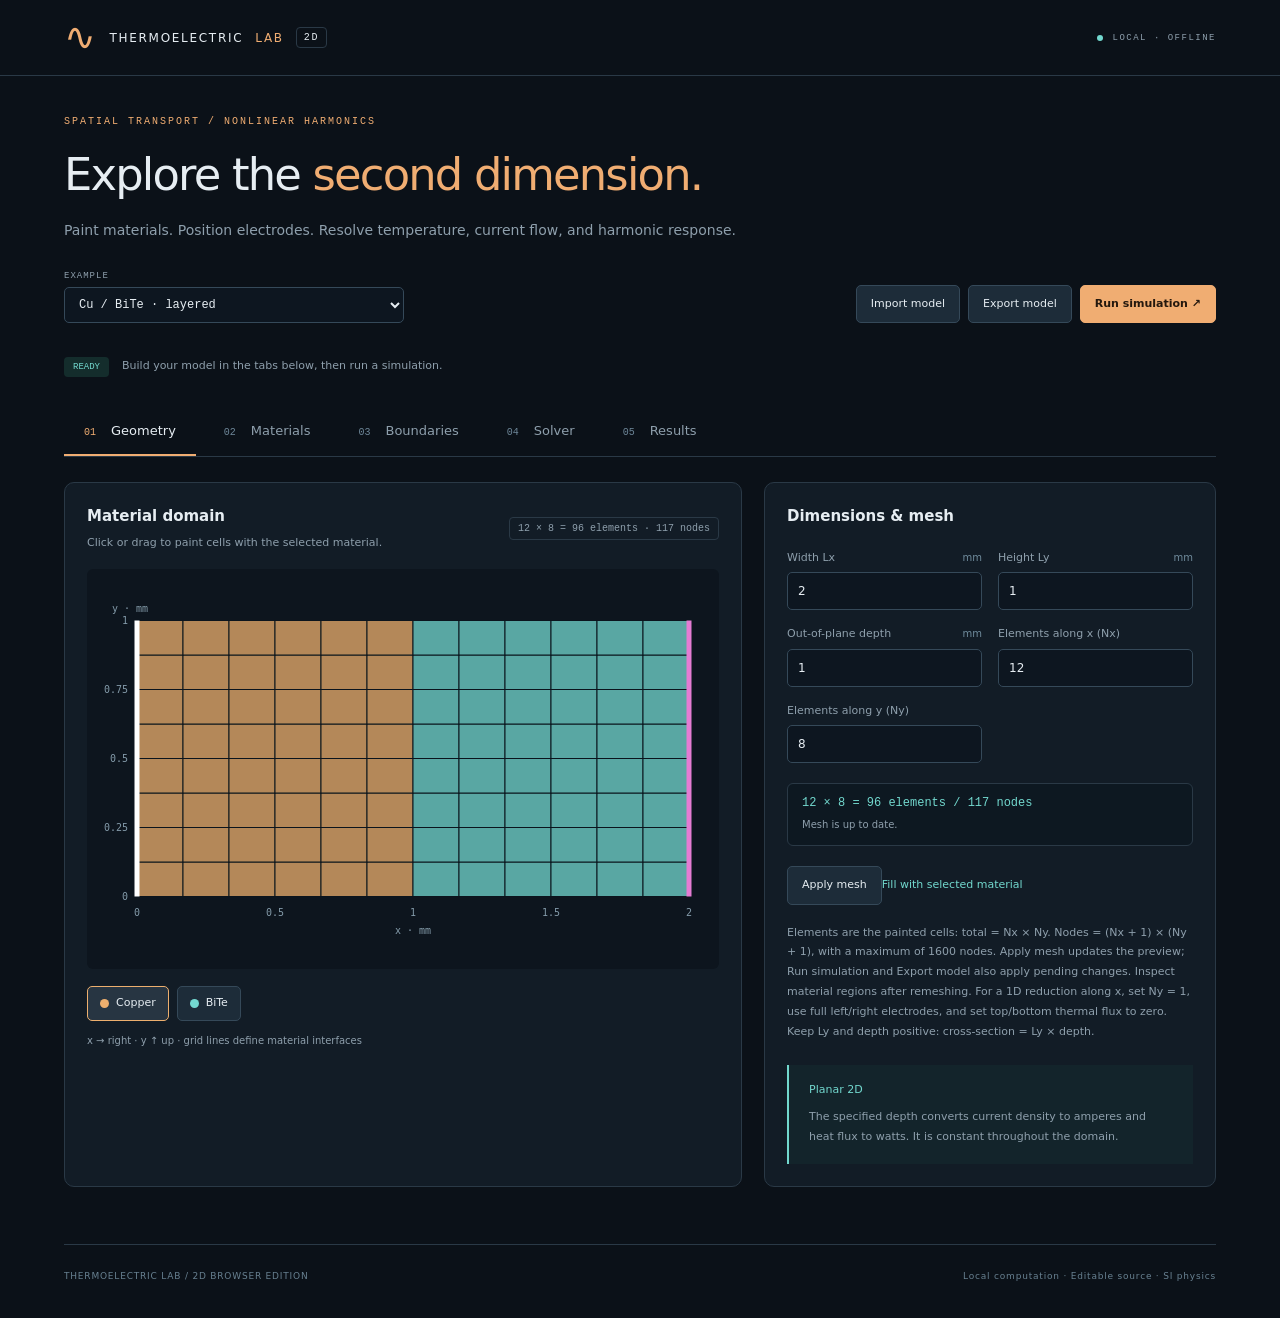
==== commit ab879279: "update 4" ====
--- a/index.html
+++ b/index.html
@@ -7,14 +7,14 @@
 <header><div class="brand"><span>∿</span> THERMOELECTRIC <b>LAB</b><em>2D</em></div><div class="local"><i></i>LOCAL · OFFLINE</div></header>
 <main><section class="hero"><div class="eyebrow">SPATIAL TRANSPORT / NONLINEAR HARMONICS</div><h1>Explore the <span>second dimension.</span></h1><p>Paint materials. Position electrodes. Resolve temperature, current flow, and harmonic response.</p></section>
 <div class="toolbar"><label class="preset-label">EXAMPLE<select id="preset"><option value="layers">Cu / BiTe · layered</option><option value="spreading">Narrow contact · current spreading</option><option value="joule">Homogeneous · Joule 2ω</option><option value="nonlinear">Nonlinear resistance · 3ω</option><option value="seebeck">Open circuit · Seebeck DC</option></select></label><div class="toolbar-buttons"><button id="import">Import model</button><button id="save">Export model</button><button id="run" class="primary">Run simulation ↗</button><button id="cancel" hidden>Stop</button><input type="file" id="file" accept=".json" hidden></div></div>
-<div class="status-row"><span id="badge">READY</span><span id="status" role="status" aria-live="polite">Build your model in the tabs below, then run a simulation.</span><span id="elapsed"></span></div>
+<div class="status-row"><span id="badge">READY</span><span id="status" role="status" aria-live="polite">Build your model in the tabs below, then run a simulation.</span><span id="elapsed"></span><progress id="runProgress" aria-label="Cycle budget used" hidden></progress></div>
 <div id="validationSummary" class="validation-summary" role="alert" hidden></div>
 <nav class="tabs" role="tablist" aria-label="Workbench sections"><button role="tab" id="tab-geometry" aria-controls="geometry" aria-selected="true" data-tab="geometry">01 <span>Geometry</span></button><button role="tab" id="tab-materials" aria-controls="materials" aria-selected="false" tabindex="-1" data-tab="materials">02 <span>Materials</span></button><button role="tab" id="tab-boundaries" aria-controls="boundaries" aria-selected="false" tabindex="-1" data-tab="boundaries">03 <span>Boundaries</span></button><button role="tab" id="tab-solver" aria-controls="solver" aria-selected="false" tabindex="-1" data-tab="solver">04 <span>Solver</span></button><button role="tab" id="tab-results" aria-controls="results" aria-selected="false" tabindex="-1" data-tab="results">05 <span>Results</span></button></nav>
-<section id="geometry" role="tabpanel" aria-labelledby="tab-geometry" class="panel"><div class="two-col"><div class="card"><div class="card-head"><div><h2>Material domain</h2><p>Click or drag to paint cells with the selected material.</p></div><span class="tag" id="gridInfo"></span></div><div class="canvas-box"><canvas id="geometryCanvas" aria-label="Material grid, x horizontal and y vertical"></canvas></div><div id="palette" class="palette"></div><div class="legend-note">x → right · y ↑ up · grid lines define material interfaces</div></div><div class="card"><h2>Dimensions & mesh</h2><fieldset class="settings"><div class="grid2"><label>Width Lx <span>mm</span><input id="lx" type="number" step="any" min="0" required></label><label>Height Ly <span>mm</span><input id="ly" type="number" step="any" min="0" required></label><label>Out-of-plane depth <span>mm</span><input id="depth" type="number" step="any" min="0" required></label><label>Elements along x (Nx)<input id="nx" type="number" min="2" step="1"></label><label>Elements along y (Ny)<input id="ny" type="number" min="2" step="1"></label></div><div class="mesh-summary" aria-live="polite"><strong id="meshSummary"></strong><small id="meshPending"></small></div><button id="applyGrid" class="secondary">Apply mesh</button><button id="fill" class="text-button">Fill with selected material</button></fieldset><p class="note">Elements are the painted cells: total = Nx × Ny. Nodes = (Nx + 1) × (Ny + 1), with a maximum of 1600 nodes. Apply mesh updates the preview; Run simulation and Export model also apply pending changes. Inspect material regions after remeshing.</p><div class="info-block"><b>Planar 2D</b><p>The specified depth converts current density to amperes and heat flux to watts. It is constant throughout the domain.</p></div></div></div></section>
+<section id="geometry" role="tabpanel" aria-labelledby="tab-geometry" class="panel"><div class="two-col"><div class="card"><div class="card-head"><div><h2>Material domain</h2><p>Click or drag to paint cells with the selected material.</p></div><span class="tag" id="gridInfo"></span></div><div class="canvas-box"><canvas id="geometryCanvas" aria-label="Material grid, x horizontal and y vertical"></canvas></div><div id="palette" class="palette"></div><div class="legend-note">x → right · y ↑ up · grid lines define material interfaces</div></div><div class="card"><h2>Dimensions & mesh</h2><fieldset class="settings"><div class="grid2"><label>Width Lx <span>mm</span><input id="lx" type="number" step="any" min="0" required></label><label>Height Ly <span>mm</span><input id="ly" type="number" step="any" min="0" required></label><label>Out-of-plane depth <span>mm</span><input id="depth" type="number" step="any" min="0" required></label><label>Elements along x (Nx)<input id="nx" type="number" min="2" step="1"></label><label>Elements along y (Ny)<input id="ny" type="number" min="1" step="1"></label></div><div class="mesh-summary" aria-live="polite"><strong id="meshSummary"></strong><small id="meshPending"></small></div><button id="applyGrid" class="secondary">Apply mesh</button><button id="fill" class="text-button">Fill with selected material</button></fieldset><p class="note">Elements are the painted cells: total = Nx × Ny. Nodes = (Nx + 1) × (Ny + 1), with a maximum of 1600 nodes. Apply mesh updates the preview; Run simulation and Export model also apply pending changes. Inspect material regions after remeshing. For a 1D reduction along x, set Ny = 1, use full left/right electrodes, and set top/bottom thermal flux to zero. Keep Ly and depth positive: cross-section = Ly × depth.</p><div class="info-block"><b>Planar 2D</b><p>The specified depth converts current density to amperes and heat flux to watts. It is constant throughout the domain.</p></div></div></div></section>
 <section id="materials" role="tabpanel" aria-labelledby="tab-materials" class="panel" hidden><div class="section-head"><div><h2>Material library</h2><p>Properties at 300 K. Each grid cell references one material.</p></div><button id="addMaterial" class="secondary">+ Add material</button></div><fieldset class="settings"><div id="materialCards" class="material-cards"></div></fieldset><div class="info-block"><b>Temperature-dependent transport</b><p>ρₑ(T) = [1 + β(T − 300)] / σ₃₀₀ &nbsp; · &nbsp; α(T) = α₃₀₀ + α′(T − 300). The solver includes Joule, Seebeck, Peltier and Thomson effects. Preset values are illustrative.</p></div></section>
 <section id="boundaries" role="tabpanel" aria-labelledby="tab-boundaries" class="panel" hidden><div class="two-col"><div class="card"><h2>Electrical electrodes</h2><p class="sub">Remaining boundary nodes are electrically insulated.</p><fieldset class="settings"><label>Control mode<select id="electricalKind"><option value="current">Total current · A</option><option value="voltage">Sink voltage · V</option><option value="open_circuit">Open circuit · net current = 0</option></select></label><div class="grid3"><label>DC bias<input id="bias" type="number" step="any"></label><label>AC peak<input id="amplitude" type="number" step="any"></label><label>Phase <span>°</span><input id="phase" type="number" step="any"></label></div><div id="electrodes"></div></fieldset><div class="info-block"><b>Equipotential contacts</b><p>The source electrode is at 0 V. In current mode, the sink voltage adjusts to deliver the specified total current. Current density is free to vary across an electrode. Electrode ranges run bottom→top on vertical edges, and left→right on horizontal edges.</p></div></div><div class="card"><h2>Thermal boundaries</h2><fieldset class="settings"><div id="thermalCards"></div></fieldset><p class="note">Flux is total heat flux, including Peltier, positive outward. Zero flux is adiabatic. Convection value is ambient temperature. Fixed-temperature sides meeting at a corner must agree.</p></div></div></section>
 <section id="solver" role="tabpanel" aria-labelledby="tab-solver" class="panel" hidden><div class="two-col"><div class="card"><h2>Simulation settings</h2><fieldset class="settings"><div class="grid2"><label>Mode<select id="mode"><option value="periodic">Periodic · DC to 3ω</option><option value="steady">Steady · DC only</option></select></label><label>Frequency <span>Hz</span><input id="frequency" type="number" step="any" min="0" required></label><label>Time steps per period<select id="samples"><option>64</option><option>128</option><option>256</option><option>512</option><option>1024</option></select></label><label>Maximum cycles<input id="maxPeriods" type="number" min="3" max="1000"></label></div></fieldset><p class="note">Steady mode uses only the DC biases. Start with a coarse mesh; refine the mesh and time steps to check your result, especially at 3ω.</p></div><div class="card"><h2>The numerical model</h2><div class="equation">J = −σ (∇V + α∇T)<br>∇ · J = 0<br>q = αTJ − k∇T<br>ρCp ∂T/∂t = −∇ · q − J · ∇V</div><p class="note">Conservative, grid-aligned nodal control volumes; scalar isotropic materials; perfect interfaces. Electrical and thermal systems use matrix-free conjugate gradients. Nonlinear coupling uses Picard iterations; periodic integration uses BDF2.</p><p class="note">No contact resistance, electrical capacitance, inductance, radiation, or front/back surface heat loss. The app supports up to 1600 nodes; practical compute time depends strongly on the case.</p></div></div></section>
-<section id="results" role="tabpanel" aria-labelledby="tab-results" class="panel" hidden><div class="metrics"><article><span id="vLabel">TERMINAL VOLTAGE · 1ω</span><strong id="vMetric">—</strong><small id="vPhase">Peak amplitude</small></article><article><span>TEMPERATURE RANGE</span><strong id="tMetric">—</strong><small>Full spatial state / cycle</small></article><article><span>CONVERGENCE</span><strong id="cycleMetric">—</strong><small id="errorMetric">No result yet</small></article></div><div class="card"><div class="card-head"><div><h2>Spatial response</h2><p id="fieldCaption">Run a simulation to inspect the 2D fields.</p></div><div class="field-controls"><select id="field" aria-label="Field"><option value="temperature">Temperature</option><option value="voltage">Voltage</option><option value="J">Current density |J|</option><option value="Jx">Current density Jx</option><option value="Jy">Current density Jy</option></select><select id="harmonic" aria-label="Harmonic"><option value="0">DC</option><option value="1">1ω</option><option value="2">2ω</option><option value="3">3ω</option></select><select id="representation" aria-label="Representation"><option value="amplitude">Amplitude</option><option value="phase">Phase</option><option value="real">Real part</option></select><label class="check"><input type="checkbox" id="arrows" checked> Current arrows</label></div></div><div class="canvas-box result-box"><canvas id="resultCanvas" aria-label="Spatial result heatmap"></canvas><div id="resultEmpty" class="empty-overlay">Your 2D response will appear here.</div></div><div class="color-scale"><span id="scaleMin">—</span><div></div><span id="scaleMax">—</span><small id="scaleUnit"></small></div><div class="legend-note" id="vectorNote">Click the field to move the temperature probe. Arrows show the real current phasor at 0°.</div></div><div class="two-col charts"><div class="card"><h2>Temperature probe</h2><p id="probeLabel" class="sub">Click a location in the field above.</p><div id="probeChart" class="chart"></div></div><div class="card"><h2>Terminal voltage</h2><p class="sub">V(sink) − V(source)</p><div id="voltageChart" class="chart"></div></div></div><div class="card"><div class="card-head"><div><h2>Terminal harmonics</h2><p>Peak phasors · referenced to cos(ωt)</p></div><div class="toolbar-buttons"><button id="exportResults" disabled>Export results JSON</button><button id="exportCsv" disabled>Spectrum CSV</button></div></div><div class="table-scroll"><table><thead><tr><th>COMPONENT</th><th>FREQUENCY</th><th>|V| · V</th><th>PHASE</th><th>REAL · V</th><th>IMAG · V</th></tr></thead><tbody id="spectrum"><tr><td colspan="6">No computed result.</td></tr></tbody></table></div></div></section>
+<section id="results" role="tabpanel" aria-labelledby="tab-results" class="panel" hidden><div class="metrics"><article><span id="vLabel">TERMINAL VOLTAGE · 1ω</span><strong id="vMetric">—</strong><small id="vPhase">Peak amplitude</small></article><article><span>TEMPERATURE RANGE</span><strong id="tMetric">—</strong><small>Full spatial state / cycle</small></article><article><span>CONVERGENCE</span><strong id="cycleMetric">—</strong><small id="errorMetric">No result yet</small></article></div><div class="card"><div class="card-head"><div><h2>Spatial response</h2><p id="fieldCaption">Run a simulation to inspect the 2D fields.</p></div><div class="field-controls"><select id="field" aria-label="Field"><option value="temperature">Temperature</option><option value="voltage">Voltage</option><option value="J">Current density |J|</option><option value="Jx">Current density Jx</option><option value="Jy">Current density Jy</option></select><select id="harmonic" aria-label="Harmonic"><option value="0">DC</option><option value="1">1ω</option><option value="2">2ω</option><option value="3">3ω</option></select><select id="representation" aria-label="Representation"><option value="amplitude">Amplitude</option><option value="phase">Phase</option><option value="real">Real part</option></select><label class="check"><input type="checkbox" id="arrows" checked> Current arrows</label></div></div><p id="representationHelp" class="legend-note"></p><div class="canvas-box result-box"><canvas id="resultCanvas" aria-label="Spatial result heatmap"></canvas><div id="resultEmpty" class="empty-overlay">Your 2D response will appear here.</div></div><div class="color-scale"><span id="scaleMin">—</span><div></div><span id="scaleMax">—</span><small id="scaleUnit"></small></div><div class="legend-note" id="vectorNote">Click the field to move the temperature probe. Arrows show the real current phasor at 0°.</div></div><div class="two-col charts"><div class="card"><h2>Temperature probe</h2><p id="probeLabel" class="sub">Click a location in the field above.</p><div id="probeChart" class="chart"></div></div><div class="card"><h2>Terminal voltage</h2><p class="sub">V(sink) − V(source)</p><div id="voltageChart" class="chart"></div></div></div><div class="card"><div class="card-head"><div><h2>Terminal harmonics</h2><p>Peak phasors · referenced to cos(ωt)</p></div><div class="toolbar-buttons"><button id="exportResults" disabled>Export results JSON</button><button id="exportCsv" disabled>Spectrum CSV</button></div></div><div class="table-scroll"><table><thead><tr><th>COMPONENT</th><th>FREQUENCY</th><th>|V| · V</th><th>PHASE</th><th>REAL · V</th><th>IMAG · V</th></tr></thead><tbody id="spectrum"><tr><td colspan="6">No computed result.</td></tr></tbody></table></div></div></section>
 <footer><span>THERMOELECTRIC LAB / 2D BROWSER EDITION</span><span>Local computation · Editable source · SI physics</span></footer></main>
 <script>/* SI units. No dependencies; shared by browser, worker and Node tests. */
 (function (TE) {
@@ -79,7 +79,7 @@
 (function(TE){
 class Mesh2D {
  constructor({nx,ny,lx,ly,depth=1,materialMap}) {
-  TE.assert(Number.isInteger(nx)&&Number.isInteger(ny)&&nx>=2&&ny>=2,'Use at least 2 cells in each direction.');
+  TE.assert(Number.isInteger(nx)&&Number.isInteger(ny)&&nx>=2&&ny>=1,'Use at least 2 cells along x and 1 along y.');
   TE.assert((nx+1)*(ny+1)<=1600,'Maximum 1600 nodes in this browser version.');
   TE.assert([lx,ly,depth].every(v=>Number.isFinite(v)&&v>0),'Dimensions and depth must be positive.');
   Object.assign(this,{nx,ny,lx,ly,depth});this.dx=lx/nx;this.dy=ly/ny;this.n=(nx+1)*(ny+1);
@@ -112,6 +112,10 @@
 (function(TE){
 // Matrix-free symmetric graph Laplacian + positive diagonal. Dirichlet eliminated.
 TE.graphSolve=(mesh,conductance,diagonal,rhs,fixed,{rtol=2e-12,maxIter=4000,initial}={})=>{
+ TE.assert(Number.isFinite(rtol)&&rtol>0&&rtol<1,'Linear relative tolerance must satisfy 0 < rtol < 1.');
+ TE.assert(Number.isInteger(maxIter)&&maxIter>0,'Linear iteration limit must be a positive integer.');
+ TE.assert(conductance.length===mesh.links.length&&conductance.every(g=>Number.isFinite(g)&&g>0),'Invalid face conductance.');
+ TE.assert(!initial||(initial.length===mesh.n&&initial.every(Number.isFinite)),'Invalid linear initial guess.');
  TE.assert(rhs.length===mesh.n&&diagonal.length===mesh.n&&rhs.every(Number.isFinite)&&diagonal.every(v=>Number.isFinite(v)&&v>=0),'Linear system coefficients/RHS must be finite with nonnegative diagonal.');
  for(const [i,v]of fixed)TE.assert(Number.isInteger(i)&&i>=0&&i<mesh.n&&Number.isFinite(v),'Invalid fixed boundary value.');
  const n=mesh.n,idx=new Int32Array(n).fill(-1),free=[];
@@ -138,7 +142,7 @@
   const a=rz/den;for(let i=0;i<nf;i++){x[i]+=a*p[i];r[i]-=a*Ap[i];}
   z=Float64Array.from(r,(v,i)=>v/D[i]);const next=dot(r,z),beta=next/rz;for(let i=0;i<nf;i++)p[i]=z[i]+beta*p[i];rz=next;
  }
- TE.assert(iteration<maxIter&&x.every(Number.isFinite)&&r.every(Number.isFinite),'Sparse linear solver did not converge to a finite result.');
+ TE.assert(Math.sqrt(dot(r,r))<=target&&x.every(Number.isFinite)&&r.every(Number.isFinite),'Sparse linear solver did not converge to a finite result.');
  free.forEach((node,i)=>out[node]=x[i]);return Array.from(out);
 };
 })(globalThis.TE);
@@ -166,7 +170,7 @@
    if(b.kind==='temperature'||b.kind==='convection')TE.assert(v>0,side+' temperature must remain strictly above 0 K.');
    for(const {node,A} of faces){if(b.kind==='temperature'){TE.assert(v>0,'Temperature must be >0 K.');if(fixed.has(node))TE.assert(Math.abs(fixed.get(node)-v)<1e-8,'Conflicting temperatures at a corner. Use compatible boundary temperatures.');fixed.set(node,v);}
     if(b.kind==='flux'){rhs[node]-=v*A;flux[node]+=v*A;}
-    if(b.kind==='convection'){diag[node]+=b.h*A;rhs[node]+=b.h*A*v;}
+    if(b.kind==='convection'){diag[node]+=(b.h??0)*A;rhs[node]+=(b.h??0)*A*v;}
    }
   }return {fixed,diag,rhs,flux};
  }
@@ -187,7 +191,7 @@
    terminalVoltage=(target-Ibase)/Iunit;V=base.map((v,i)=>v+terminalVoltage*unit[i]);
   }
   TE.assert(V.every(Number.isFinite),'Voltage exceeds the finite numerical range. Check excitation and material values.');
-  const I=current(V);TE.assert(I.every(Number.isFinite),'Current exceeds the finite numerical range.');return {V,I,terminalVoltage,current:terminal(I)};
+  const I=current(V),terminalCurrent=terminal(I);TE.assert(I.every(Number.isFinite)&&Number.isFinite(terminalCurrent)&&Number.isFinite(terminalVoltage),'Current or terminal voltage exceeds the finite numerical range.');return {V,I,terminalVoltage,current:terminalCurrent};
  }
  balance(T,t){
   const m=this.mesh,{p,cap}=this.properties(T),elect=this.electric(T,p,t),source=Array(m.n).fill(0),q=[],work=[];
@@ -221,9 +225,10 @@
   m.cells.forEach(c=>{const [a,bb,cc,d]=c.links;Jx.push((b.I[a]+b.I[bb])/(m.dy*m.depth));Jy.push((b.I[cc]+b.I[d])/(m.dx*m.depth));qx.push((b.q[a]+b.q[bb])/(m.dy*m.depth));qy.push((b.q[cc]+b.q[d])/(m.dx*m.depth));});
   const bc=this.thermal(t),res=b.source.map((v,i)=>v+bc.rhs[i]-bc.diag[i]*T[i]);
   m.links.forEach((e,k)=>{const v=b.p[k].k*(T[e.a]-T[e.b]);res[e.a]-=v;res[e.b]+=v;});
-  let heatOut=0;for(const [side,faces] of Object.entries(m.sides)){const c=this.boundaries[side],v=TE.signal2D(c.value,t,this.frequency);if(c.kind!=='temperature')for(const {node,A} of faces)heatOut+=A*(c.kind==='flux'?v:c.h*(T[node]-v));}
+  let heatOut=0;for(const [side,faces] of Object.entries(m.sides)){const c=this.boundaries[side],v=TE.signal2D(c.value,t,this.frequency);if(c.kind!=='temperature')for(const {node,A} of faces)heatOut+=A*(c.kind==='flux'?v:(c.h??0)*(T[node]-v));}
   for(const [i] of bc.fixed)heatOut+=res[i];
   const electricalPower=-b.current*b.terminalVoltage;
+  TE.assert([...Jx,...Jy,...qx,...qy,electricalPower,heatOut,...res].every(Number.isFinite),'Derived current density, heat flux or power exceeds the finite numerical range.');
   return {temperature:[...T],voltage:b.V,Jx,Jy,qx,qy,current:b.current,terminalVoltage:b.terminalVoltage,electricalPower,
    energyResidual:steady?heatOut-electricalPower:null,freeResidualWatts:Math.max(0,...res.filter((_,i)=>!bc.fixed.has(i)).map(Math.abs))};
  }
@@ -232,26 +237,30 @@
   const T=this.implicit(0,null,0,{...options,initial:this.initial(options.T0)});
   return {...this.snapshot(T,0,true),method:'steady',converged:true};
  }
- solvePeriodic(frequency,{samples=128,maxPeriods=100,minPeriods=3,periodicAtol=2e-7,periodicRtol=1e-10,tolerance=2e-9,T0,onProgress=()=>{}}={}){
+ solvePeriodic(frequency,{samples=128,maxPeriods=100,minPeriods=3,periodicAtol=2e-7,periodicRtol=1e-10,tolerance=2e-9,T0,onProgress=()=>{},onCheckpoint}={}){
   TE.assert(Number.isFinite(frequency)&&frequency>0,'Frequency must be positive.');TE.assert(Number.isInteger(samples)&&samples>=32&&samples<=2048,'Use 32–2048 integer steps per period.');
   TE.assert(Number.isInteger(maxPeriods)&&maxPeriods<=1000&&Number.isInteger(minPeriods)&&maxPeriods>=minPeriods&&minPeriods>=2,'Invalid cycle limit.');
   TE.assert([periodicAtol,periodicRtol,tolerance].every(v=>Number.isFinite(v)&&v>0),'Solver tolerances must be strictly positive and finite.');
   TE.assert(Number.isFinite(1/(frequency*samples))&&1/(frequency*samples)>0,'Unrepresentable time step.');
   this.frequency=frequency;let T=this.initial(T0),older=null,previous=null,history,cycle,error=Infinity;const dt=1/(frequency*samples);
+  const packageCycle=converged=>{
+   const traces={},records=history.map((row,i)=>this.snapshot(row,((cycle-1)*samples+i)*dt));
+   for(const key of ['temperature','voltage','Jx','Jy','qx','qy','current','terminalVoltage'])traces[key]=records.map(r=>r[key]);
+   const harmonics={};for(const [key,value]of Object.entries(traces))harmonics[key]=TE.extractHarmonics(value,3);
+   return {...traces,harmonics,time:Array.from({length:samples},(_,i)=>i*dt),frequency,samples,periods:cycle,cycleStartTime:(cycle-1)/frequency,periodicError:Number.isFinite(error)?error:null,finalTemperature:[...T],method:'BDF2 / nonlinear Picard / matrix-free CG',converged};
+  };
   for(cycle=1;cycle<=maxPeriods;cycle++){
    history=[];
    for(let j=0;j<samples;j++){
     history.push([...T]);const target=T.map((v,i)=>older?4*v/3-older[i]/3:v),gamma=older?2/3:1;
     const next=this.implicit(((cycle-1)*samples+j+1)*dt,target,gamma*dt,{initial:T,tolerance});older=T;T=next;
+    if(j%Math.max(1,Math.floor(samples/20))===0||j===samples-1)onProgress({cycle,maxPeriods,step:j+1,samples,error:Number.isFinite(error)?error:null});
    }
    if(previous){error=0;history.forEach((row,j)=>row.forEach((v,i)=>error=Math.max(error,Math.abs(v-previous[j][i])/(periodicAtol+periodicRtol*Math.max(Math.abs(v),Math.abs(previous[j][i]))))));}
-   onProgress({cycle,maxPeriods,error:Number.isFinite(error)?error:null});if(cycle>=minPeriods&&error<=1)break;previous=history;
+   onProgress({cycle,maxPeriods,step:samples,samples,error:Number.isFinite(error)?error:null});if(cycle>=minPeriods&&error<=1)break;if(onCheckpoint)onCheckpoint(packageCycle(false));previous=history;
   }
   TE.assert(cycle<=maxPeriods,`Periodic state not reached in ${maxPeriods} cycles (error ${error.toExponential(2)}).`);
-  const traces={},records=history.map((T,i)=>this.snapshot(T,((cycle-1)*samples+i)*dt));
-  for(const key of ['temperature','voltage','Jx','Jy','qx','qy','current','terminalVoltage'])traces[key]=records.map(r=>r[key]);
-  const harmonics={};for(const [key,value]of Object.entries(traces))harmonics[key]=TE.extractHarmonics(value,3);
-  return {...traces,harmonics,time:Array.from({length:samples},(_,i)=>i*dt),frequency,samples,periods:cycle,periodicError:error,finalTemperature:T,method:'BDF2 / nonlinear Picard / matrix-free CG',converged:true};
+  return packageCycle(true);
  }
 }
 TE.Solver2D=Solver2D;
@@ -268,7 +277,7 @@
   if(!object(c))return [{path:'model',message:'The model must be a JSON object.'}];
   if(!['steady','periodic'].includes(c.mode))add('mode','Select steady or periodic mode.');
   const periodic=c.mode==='periodic';
-  const nxOK=integer(c.nx,'nx',2),nyOK=integer(c.ny,'ny',2);
+  const nxOK=integer(c.nx,'nx',2),nyOK=integer(c.ny,'ny',1);
   if(nxOK&&nyOK&&(c.nx+1)*(c.ny+1)>1600){add('nx','The mesh may contain at most 1600 nodes.');add('ny','Reduce Nx or Ny to stay at or below 1600 nodes.');}
   const lxOK=positive(c.lx,'lx'),lyOK=positive(c.ly,'ly'),depthOK=positive(c.depth,'depth');
   if(nxOK&&nyOK&&lxOK&&lyOK&&depthOK){const dx=c.lx/c.nx,dy=c.ly/c.ny;for(const v of [dx,dy,dx*dy*c.depth/4,dx*c.depth/2,dy*c.depth/2,c.lx*c.ly*c.depth])if(!Number.isFinite(v)||v<=0){add('depth','Dimensions produce zero or overflowing cell volumes/areas. Use numerically representable dimensions.');break;}}
@@ -376,8 +385,10 @@
  if(c.mode==='steady'){const dc=v=>typeof v==='number'?v:v.bias??0;for(const b of Object.values(thermal))b.value=dc(b.value);electric.value=dc(electric.value);}
  return new TE.Solver2D(mesh,materials,thermal,electric);
 };
-TE.run2D=(c,progress)=>{const s=TE.from2DConfig(c),r=c.mode==='steady'?s.solveSteady():s.solvePeriodic(c.frequency,{samples:c.samples,maxPeriods:c.maxPeriods,onProgress:progress});
- return {...r,config:c,mesh:{nx:c.nx,ny:c.ny,lx:c.lx,ly:c.ly,depth:c.depth,x:s.mesh.x,y:s.mesh.y,materialMap:s.mesh.map},convention:'Peak phasors: u(t)=U0+Re(sum(Un exp(i n omega t))). Terminal voltage = V(sink)-V(source).'};};
+TE.run2D=(c,progress,checkpoint)=>{const s=TE.from2DConfig(c);
+ const decorate=r=>({...r,config:c,mesh:{nx:c.nx,ny:c.ny,lx:c.lx,ly:c.ly,depth:c.depth,x:s.mesh.x,y:s.mesh.y,materialMap:s.mesh.map},convention:'Peak phasors: u(t)=U0+Re(sum(Un exp(i n omega t))). Terminal voltage = V(sink)-V(source).'});
+ const r=c.mode==='steady'?s.solveSteady():s.solvePeriodic(c.frequency,{samples:c.samples,maxPeriods:c.maxPeriods,onProgress:progress,onCheckpoint:checkpoint?r=>checkpoint(decorate(r)):undefined});
+ return decorate(r);};
 })(globalThis.TE);
 
 /* Presentation helpers: displayed rounding never replaces an unchanged raw value. */
@@ -395,9 +406,15 @@
   const raw=element.dataset.rawNumber;
   return TE.finite(Number(raw!==undefined&&element.value===element.dataset.displayNumber?raw:element.value),'Numerical value');
  };
+ TE.historyForPlot=(result,values)=>{
+  const time=result.time.map(v=>v*1000),y=[...values];
+  // Only a converged periodic history may be closed back to its first sample.
+  if(result.converged){time.push(1000/result.frequency);y.push(values[0]);}
+  return {time,values:y};
+ };
  TE.remeshConfig=(config,{nx,ny,lx,ly,depth})=>{
   // Validate before allocating or mutating the displayed model.
-  TE.assert(Number.isInteger(nx)&&Number.isInteger(ny)&&nx>=2&&ny>=2,'Elements along x and y must be integers of at least 2.');
+  TE.assert(Number.isInteger(nx)&&Number.isInteger(ny)&&nx>=2&&ny>=1,'Element counts must be integers: Nx ≥ 2 and Ny ≥ 1.');
   TE.assert((nx+1)*(ny+1)<=1600,`Requested mesh: ${nx*ny} elements, ${(nx+1)*(ny+1)} nodes. The browser limit is 1600 nodes; reduce Nx or Ny.`);
   TE.assert([lx,ly,depth].every(v=>Number.isFinite(v)&&v>0),'Dimensions and depth must be positive.');
   const next={...config,nx,ny,lx,ly,depth};
@@ -471,7 +488,7 @@
 (function(TE){
 class Mesh2D {
  constructor({nx,ny,lx,ly,depth=1,materialMap}) {
-  TE.assert(Number.isInteger(nx)&&Number.isInteger(ny)&&nx>=2&&ny>=2,'Use at least 2 cells in each direction.');
+  TE.assert(Number.isInteger(nx)&&Number.isInteger(ny)&&nx>=2&&ny>=1,'Use at least 2 cells along x and 1 along y.');
   TE.assert((nx+1)*(ny+1)<=1600,'Maximum 1600 nodes in this browser version.');
   TE.assert([lx,ly,depth].every(v=>Number.isFinite(v)&&v>0),'Dimensions and depth must be positive.');
   Object.assign(this,{nx,ny,lx,ly,depth});this.dx=lx/nx;this.dy=ly/ny;this.n=(nx+1)*(ny+1);
@@ -504,6 +521,10 @@
 (function(TE){
 // Matrix-free symmetric graph Laplacian + positive diagonal. Dirichlet eliminated.
 TE.graphSolve=(mesh,conductance,diagonal,rhs,fixed,{rtol=2e-12,maxIter=4000,initial}={})=>{
+ TE.assert(Number.isFinite(rtol)&&rtol>0&&rtol<1,'Linear relative tolerance must satisfy 0 < rtol < 1.');
+ TE.assert(Number.isInteger(maxIter)&&maxIter>0,'Linear iteration limit must be a positive integer.');
+ TE.assert(conductance.length===mesh.links.length&&conductance.every(g=>Number.isFinite(g)&&g>0),'Invalid face conductance.');
+ TE.assert(!initial||(initial.length===mesh.n&&initial.every(Number.isFinite)),'Invalid linear initial guess.');
  TE.assert(rhs.length===mesh.n&&diagonal.length===mesh.n&&rhs.every(Number.isFinite)&&diagonal.every(v=>Number.isFinite(v)&&v>=0),'Linear system coefficients/RHS must be finite with nonnegative diagonal.');
  for(const [i,v]of fixed)TE.assert(Number.isInteger(i)&&i>=0&&i<mesh.n&&Number.isFinite(v),'Invalid fixed boundary value.');
  const n=mesh.n,idx=new Int32Array(n).fill(-1),free=[];
@@ -530,7 +551,7 @@
   const a=rz/den;for(let i=0;i<nf;i++){x[i]+=a*p[i];r[i]-=a*Ap[i];}
   z=Float64Array.from(r,(v,i)=>v/D[i]);const next=dot(r,z),beta=next/rz;for(let i=0;i<nf;i++)p[i]=z[i]+beta*p[i];rz=next;
  }
- TE.assert(iteration<maxIter&&x.every(Number.isFinite)&&r.every(Number.isFinite),'Sparse linear solver did not converge to a finite result.');
+ TE.assert(Math.sqrt(dot(r,r))<=target&&x.every(Number.isFinite)&&r.every(Number.isFinite),'Sparse linear solver did not converge to a finite result.');
  free.forEach((node,i)=>out[node]=x[i]);return Array.from(out);
 };
 })(globalThis.TE);
@@ -558,7 +579,7 @@
    if(b.kind==='temperature'||b.kind==='convection')TE.assert(v>0,side+' temperature must remain strictly above 0 K.');
    for(const {node,A} of faces){if(b.kind==='temperature'){TE.assert(v>0,'Temperature must be >0 K.');if(fixed.has(node))TE.assert(Math.abs(fixed.get(node)-v)<1e-8,'Conflicting temperatures at a corner. Use compatible boundary temperatures.');fixed.set(node,v);}
     if(b.kind==='flux'){rhs[node]-=v*A;flux[node]+=v*A;}
-    if(b.kind==='convection'){diag[node]+=b.h*A;rhs[node]+=b.h*A*v;}
+    if(b.kind==='convection'){diag[node]+=(b.h??0)*A;rhs[node]+=(b.h??0)*A*v;}
    }
   }return {fixed,diag,rhs,flux};
  }
@@ -579,7 +600,7 @@
    terminalVoltage=(target-Ibase)/Iunit;V=base.map((v,i)=>v+terminalVoltage*unit[i]);
   }
   TE.assert(V.every(Number.isFinite),'Voltage exceeds the finite numerical range. Check excitation and material values.');
-  const I=current(V);TE.assert(I.every(Number.isFinite),'Current exceeds the finite numerical range.');return {V,I,terminalVoltage,current:terminal(I)};
+  const I=current(V),terminalCurrent=terminal(I);TE.assert(I.every(Number.isFinite)&&Number.isFinite(terminalCurrent)&&Number.isFinite(terminalVoltage),'Current or terminal voltage exceeds the finite numerical range.');return {V,I,terminalVoltage,current:terminalCurrent};
  }
  balance(T,t){
   const m=this.mesh,{p,cap}=this.properties(T),elect=this.electric(T,p,t),source=Array(m.n).fill(0),q=[],work=[];
@@ -613,9 +634,10 @@
   m.cells.forEach(c=>{const [a,bb,cc,d]=c.links;Jx.push((b.I[a]+b.I[bb])/(m.dy*m.depth));Jy.push((b.I[cc]+b.I[d])/(m.dx*m.depth));qx.push((b.q[a]+b.q[bb])/(m.dy*m.depth));qy.push((b.q[cc]+b.q[d])/(m.dx*m.depth));});
   const bc=this.thermal(t),res=b.source.map((v,i)=>v+bc.rhs[i]-bc.diag[i]*T[i]);
   m.links.forEach((e,k)=>{const v=b.p[k].k*(T[e.a]-T[e.b]);res[e.a]-=v;res[e.b]+=v;});
-  let heatOut=0;for(const [side,faces] of Object.entries(m.sides)){const c=this.boundaries[side],v=TE.signal2D(c.value,t,this.frequency);if(c.kind!=='temperature')for(const {node,A} of faces)heatOut+=A*(c.kind==='flux'?v:c.h*(T[node]-v));}
+  let heatOut=0;for(const [side,faces] of Object.entries(m.sides)){const c=this.boundaries[side],v=TE.signal2D(c.value,t,this.frequency);if(c.kind!=='temperature')for(const {node,A} of faces)heatOut+=A*(c.kind==='flux'?v:(c.h??0)*(T[node]-v));}
   for(const [i] of bc.fixed)heatOut+=res[i];
   const electricalPower=-b.current*b.terminalVoltage;
+  TE.assert([...Jx,...Jy,...qx,...qy,electricalPower,heatOut,...res].every(Number.isFinite),'Derived current density, heat flux or power exceeds the finite numerical range.');
   return {temperature:[...T],voltage:b.V,Jx,Jy,qx,qy,current:b.current,terminalVoltage:b.terminalVoltage,electricalPower,
    energyResidual:steady?heatOut-electricalPower:null,freeResidualWatts:Math.max(0,...res.filter((_,i)=>!bc.fixed.has(i)).map(Math.abs))};
  }
@@ -624,26 +646,30 @@
   const T=this.implicit(0,null,0,{...options,initial:this.initial(options.T0)});
   return {...this.snapshot(T,0,true),method:'steady',converged:true};
  }
- solvePeriodic(frequency,{samples=128,maxPeriods=100,minPeriods=3,periodicAtol=2e-7,periodicRtol=1e-10,tolerance=2e-9,T0,onProgress=()=>{}}={}){
+ solvePeriodic(frequency,{samples=128,maxPeriods=100,minPeriods=3,periodicAtol=2e-7,periodicRtol=1e-10,tolerance=2e-9,T0,onProgress=()=>{},onCheckpoint}={}){
   TE.assert(Number.isFinite(frequency)&&frequency>0,'Frequency must be positive.');TE.assert(Number.isInteger(samples)&&samples>=32&&samples<=2048,'Use 32–2048 integer steps per period.');
   TE.assert(Number.isInteger(maxPeriods)&&maxPeriods<=1000&&Number.isInteger(minPeriods)&&maxPeriods>=minPeriods&&minPeriods>=2,'Invalid cycle limit.');
   TE.assert([periodicAtol,periodicRtol,tolerance].every(v=>Number.isFinite(v)&&v>0),'Solver tolerances must be strictly positive and finite.');
   TE.assert(Number.isFinite(1/(frequency*samples))&&1/(frequency*samples)>0,'Unrepresentable time step.');
   this.frequency=frequency;let T=this.initial(T0),older=null,previous=null,history,cycle,error=Infinity;const dt=1/(frequency*samples);
+  const packageCycle=converged=>{
+   const traces={},records=history.map((row,i)=>this.snapshot(row,((cycle-1)*samples+i)*dt));
+   for(const key of ['temperature','voltage','Jx','Jy','qx','qy','current','terminalVoltage'])traces[key]=records.map(r=>r[key]);
+   const harmonics={};for(const [key,value]of Object.entries(traces))harmonics[key]=TE.extractHarmonics(value,3);
+   return {...traces,harmonics,time:Array.from({length:samples},(_,i)=>i*dt),frequency,samples,periods:cycle,cycleStartTime:(cycle-1)/frequency,periodicError:Number.isFinite(error)?error:null,finalTemperature:[...T],method:'BDF2 / nonlinear Picard / matrix-free CG',converged};
+  };
   for(cycle=1;cycle<=maxPeriods;cycle++){
    history=[];
    for(let j=0;j<samples;j++){
     history.push([...T]);const target=T.map((v,i)=>older?4*v/3-older[i]/3:v),gamma=older?2/3:1;
     const next=this.implicit(((cycle-1)*samples+j+1)*dt,target,gamma*dt,{initial:T,tolerance});older=T;T=next;
+    if(j%Math.max(1,Math.floor(samples/20))===0||j===samples-1)onProgress({cycle,maxPeriods,step:j+1,samples,error:Number.isFinite(error)?error:null});
    }
    if(previous){error=0;history.forEach((row,j)=>row.forEach((v,i)=>error=Math.max(error,Math.abs(v-previous[j][i])/(periodicAtol+periodicRtol*Math.max(Math.abs(v),Math.abs(previous[j][i]))))));}
-   onProgress({cycle,maxPeriods,error:Number.isFinite(error)?error:null});if(cycle>=minPeriods&&error<=1)break;previous=history;
+   onProgress({cycle,maxPeriods,step:samples,samples,error:Number.isFinite(error)?error:null});if(cycle>=minPeriods&&error<=1)break;if(onCheckpoint)onCheckpoint(packageCycle(false));previous=history;
   }
   TE.assert(cycle<=maxPeriods,`Periodic state not reached in ${maxPeriods} cycles (error ${error.toExponential(2)}).`);
-  const traces={},records=history.map((T,i)=>this.snapshot(T,((cycle-1)*samples+i)*dt));
-  for(const key of ['temperature','voltage','Jx','Jy','qx','qy','current','terminalVoltage'])traces[key]=records.map(r=>r[key]);
-  const harmonics={};for(const [key,value]of Object.entries(traces))harmonics[key]=TE.extractHarmonics(value,3);
-  return {...traces,harmonics,time:Array.from({length:samples},(_,i)=>i*dt),frequency,samples,periods:cycle,periodicError:error,finalTemperature:T,method:'BDF2 / nonlinear Picard / matrix-free CG',converged:true};
+  return packageCycle(true);
  }
 }
 TE.Solver2D=Solver2D;
@@ -660,7 +686,7 @@
   if(!object(c))return [{path:'model',message:'The model must be a JSON object.'}];
   if(!['steady','periodic'].includes(c.mode))add('mode','Select steady or periodic mode.');
   const periodic=c.mode==='periodic';
-  const nxOK=integer(c.nx,'nx',2),nyOK=integer(c.ny,'ny',2);
+  const nxOK=integer(c.nx,'nx',2),nyOK=integer(c.ny,'ny',1);
   if(nxOK&&nyOK&&(c.nx+1)*(c.ny+1)>1600){add('nx','The mesh may contain at most 1600 nodes.');add('ny','Reduce Nx or Ny to stay at or below 1600 nodes.');}
   const lxOK=positive(c.lx,'lx'),lyOK=positive(c.ly,'ly'),depthOK=positive(c.depth,'depth');
   if(nxOK&&nyOK&&lxOK&&lyOK&&depthOK){const dx=c.lx/c.nx,dy=c.ly/c.ny;for(const v of [dx,dy,dx*dy*c.depth/4,dx*c.depth/2,dy*c.depth/2,c.lx*c.ly*c.depth])if(!Number.isFinite(v)||v<=0){add('depth','Dimensions produce zero or overflowing cell volumes/areas. Use numerically representable dimensions.');break;}}
@@ -768,13 +794,16 @@
  if(c.mode==='steady'){const dc=v=>typeof v==='number'?v:v.bias??0;for(const b of Object.values(thermal))b.value=dc(b.value);electric.value=dc(electric.value);}
  return new TE.Solver2D(mesh,materials,thermal,electric);
 };
-TE.run2D=(c,progress)=>{const s=TE.from2DConfig(c),r=c.mode==='steady'?s.solveSteady():s.solvePeriodic(c.frequency,{samples:c.samples,maxPeriods:c.maxPeriods,onProgress:progress});
- return {...r,config:c,mesh:{nx:c.nx,ny:c.ny,lx:c.lx,ly:c.ly,depth:c.depth,x:s.mesh.x,y:s.mesh.y,materialMap:s.mesh.map},convention:'Peak phasors: u(t)=U0+Re(sum(Un exp(i n omega t))). Terminal voltage = V(sink)-V(source).'};};
-})(globalThis.TE);
-
-self.onmessage=event=>{try{const result=TE.run2D(event.data,p=>self.postMessage({type:'progress',progress:p}));self.postMessage({type:'result',result});}catch(e){self.postMessage({type:'error',message:e.message});}};
+TE.run2D=(c,progress,checkpoint)=>{const s=TE.from2DConfig(c);
+ const decorate=r=>({...r,config:c,mesh:{nx:c.nx,ny:c.ny,lx:c.lx,ly:c.ly,depth:c.depth,x:s.mesh.x,y:s.mesh.y,materialMap:s.mesh.map},convention:'Peak phasors: u(t)=U0+Re(sum(Un exp(i n omega t))). Terminal voltage = V(sink)-V(source).'});
+ const r=c.mode==='steady'?s.solveSteady():s.solvePeriodic(c.frequency,{samples:c.samples,maxPeriods:c.maxPeriods,onProgress:progress,onCheckpoint:checkpoint?r=>checkpoint(decorate(r)):undefined});
+ return decorate(r);};
+})(globalThis.TE);
+
+self.onmessage=event=>{try{const result=TE.run2D(event.data,p=>self.postMessage({type:'progress',progress:p}),r=>self.postMessage({type:'checkpoint',result:r}));self.postMessage({type:'result',result});}catch(e){self.postMessage({type:'error',message:e.message});}};
 </script><script>(()=>{'use strict';
 const $=id=>document.getElementById(id),esc=s=>String(s).replace(/[&<>"']/g,c=>({'&':'&amp;','<':'&lt;','>':'&gt;','"':'&quot;',"'":'&#39;'}[c]));
+let clock=null,checkpoint=null;
 let config=TE.default2D(),selected=0,result=null,worker=null,probe=0,started=0,paint=false,geomFrame=null,resultFrame=null;
 const fmt=v=>Math.abs(v)>1e4||(v!==0&&Math.abs(v)<.001)?v.toExponential(3):Number(v.toPrecision(5)).toString();
 const amp=z=>Math.hypot(z.re,z.im),phase=z=>Math.atan2(z.im,z.re)*180/Math.PI,num=id=>{const e=$(id);TE.assert(e.value.trim()!=='',`${id}: value required.`);return TE.readNumberInput(e);};
@@ -831,7 +860,7 @@
  }
  if(!issues.length){try{
   let draft=read();const g=geometryInput();
-  if(Number.isInteger(g.nx)&&Number.isInteger(g.ny)&&g.nx>=2&&g.ny>=2&&(g.nx+1)*(g.ny+1)<=1600)draft=TE.remeshConfig(draft,{...g,lx:config.lx,ly:config.ly,depth:config.depth});
+  if(Number.isInteger(g.nx)&&Number.isInteger(g.ny)&&g.nx>=2&&g.ny>=1&&(g.nx+1)*(g.ny+1)<=1600)draft=TE.remeshConfig(draft,{...g,lx:config.lx,ly:config.ly,depth:config.depth});
   Object.assign(draft,g);issues.push(...TE.validate2DConfig(draft));
  }catch(e){issues.push({path:'model',message:e.message});}}
  for(const issue of issues)for(const e of issue.elements||validationTargets(issue.path)){if(!e)continue;e.setCustomValidity(issue.message);e.setAttribute('aria-invalid','true');e.title=issue.message;}
@@ -843,8 +872,8 @@
 function geometryInput(){return {nx:num('nx'),ny:num('ny'),lx:num('lx')/1000,ly:num('ly')/1000,depth:num('depth')/1000};}
 function meshChanged(g){return g.nx!==config.nx||g.ny!==config.ny||Math.abs(g.lx-config.lx)>1e-14||Math.abs(g.ly-config.ly)>1e-14||Math.abs(g.depth-config.depth)>1e-14;}
 function meshPreview(){
- try{const g=geometryInput(),valid=Number.isInteger(g.nx)&&Number.isInteger(g.ny)&&g.nx>=2&&g.ny>=2;
-  $('meshSummary').textContent=valid?`${g.nx} × ${g.ny} = ${g.nx*g.ny} elements / ${(g.nx+1)*(g.ny+1)} nodes`:'Enter whole-number element counts of at least 2.';
+ try{const g=geometryInput(),valid=Number.isInteger(g.nx)&&Number.isInteger(g.ny)&&g.nx>=2&&g.ny>=1;
+  $('meshSummary').textContent=valid?`${g.nx} × ${g.ny} = ${g.nx*g.ny} elements / ${(g.nx+1)*(g.ny+1)} nodes`:'Enter whole-number counts: Nx ≥ 2 and Ny ≥ 1.';
   $('meshPending').textContent=valid&&(g.nx+1)*(g.ny+1)>1600?'Too large: maximum 1600 nodes.':meshChanged(g)?'Pending change — Apply mesh, Run simulation or Export model will apply it.':'Mesh is up to date.';
  }catch{$('meshSummary').textContent='Enter valid dimensions and element counts.';$('meshPending').textContent='';}
 }
@@ -859,6 +888,8 @@
 function drawResults(){if(!result||$('results').hidden)return;const r=result,c=r.config,periodic=r.method!=='steady',n=periodic?Number($('harmonic').value):0,field=$('field').value,representation=$('representation').value;const valuesFor=key=>periodic?r.harmonics[key][n]:r[key].map(v=>({re:v,im:0}));
  const vecX=valuesFor('Jx'),vecY=valuesFor('Jy');let values;
  if(field==='J'){values=vecX.map((z,i)=>Math.hypot(amp(z),amp(vecY[i])));$('representation').disabled=true;}else{const z=valuesFor(field);values=z.map(z=>n?(representation==='phase'?phase(z):representation==='real'?z.re:amp(z)):z.re);$('representation').disabled=!n;}
+ // Keep the user's harmonic representation when temporarily viewing DC or |J|.
+ $('representationHelp').textContent=field==='J'?'Current magnitude uses the vector norm; phase and real-part selection do not apply.':!n?'DC is the signed mean value. Select 1ω, 2ω or 3ω to view peak amplitude, phase or real part.':'Amplitude is the peak magnitude of this harmonic (not RMS). Phase and real part use the cosine reference.';
  const nodeField=field==='temperature'||field==='voltage',isPhase=n&&representation==='phase'&&field!=='J',unit=isPhase?'°':field==='temperature'?'K':field==='voltage'?'V':'A/m²';
  let lo=values.reduce((a,b)=>Math.min(a,b),Infinity),hi=values.reduce((a,b)=>Math.max(a,b),-Infinity);if(isPhase){lo=-180;hi=180;}
  const f=canvasFrame('resultCanvas',c);resultFrame=f;const{ctx,left,top,w,h}=f;
@@ -871,28 +902,31 @@
  $('fieldCaption').textContent=`${$('field').selectedOptions[0].text} · ${n?n+'ω':'DC'}${n?' · '+(field==='J'?'vector amplitude':representation):''} · ${nodeField?'nodal values averaged per cell':'cell-centered field'}`;
  $('vectorNote').textContent='Arrows: real current phasor at 0° (direction and relative magnitude). White = source electrode; pink = sink. Click to move the probe.';
  $('probeLabel').textContent=`x = ${fmt(pi*c.lx/c.nx*1000)} mm, y = ${fmt(pj*c.ly/c.ny*1000)} mm`;
- if(periodic){const t=[...r.time.map(v=>v*1000),1000/r.frequency];chart('probeChart',t,[...r.temperature.map(T=>T[probe]),r.temperature[0][probe]],'Temperature · K');chart('voltageChart',t,[...r.terminalVoltage,r.terminalVoltage[0]].map(v=>v*1000),'Voltage · mV');}
+ if(periodic){const thermal=TE.historyForPlot(r,r.temperature.map(T=>T[probe])),electric=TE.historyForPlot(r,r.terminalVoltage.map(v=>v*1000));chart('probeChart',thermal.time,thermal.values,'Temperature · K');chart('voltageChart',electric.time,electric.values,'Voltage · mV');}
  else{$('probeChart').textContent=`Steady temperature: ${r.temperature[probe].toFixed(6)} K`;$('voltageChart').textContent=`Steady terminal voltage: ${r.terminalVoltage.toExponential(6)} V`;}
 }
 $('resultCanvas').onclick=e=>{if(!result||!resultFrame)return;const r=$('resultCanvas').getBoundingClientRect(),f=resultFrame,c=result.config,x=(e.clientX-r.left-f.left)/f.w,y=1-(e.clientY-r.top-f.top)/f.h;if(x<0||x>1||y<0||y>1)return;probe=Math.round(y*c.ny)*(c.nx+1)+Math.round(x*c.nx);drawResults();};
 for(const id of ['field','harmonic','representation','arrows'])$(id).onchange=drawResults;
 function accept(r){result=r;const periodic=r.method!=='steady';probe=Math.floor(r.config.ny/2)*(r.config.nx+1)+Math.floor(r.config.nx/2);$('harmonic').value='0';$('harmonic').disabled=!periodic;$('resultEmpty').hidden=true;
  const values=periodic?r.temperature.flat():r.temperature,lo=values.reduce((a,b)=>Math.min(a,b),Infinity),hi=values.reduce((a,b)=>Math.max(a,b),-Infinity),hs=periodic?r.harmonics.terminalVoltage:[{re:r.terminalVoltage,im:0}],v=hs[periodic?1:0];
- $('vLabel').textContent='TERMINAL VOLTAGE · '+(periodic?'1ω':'DC');$('vMetric').textContent=fmt(amp(v)*1000)+' mV';$('vPhase').textContent=phase(v).toFixed(3)+'° · peak amplitude';$('tMetric').textContent=lo.toFixed(3)+'–'+hi.toFixed(3)+' K';$('cycleMetric').textContent=periodic?r.periods+' cycles':'DC';$('errorMetric').textContent=periodic?'Normalized error '+r.periodicError.toExponential(2)+' ≤ 1':'Energy residual '+r.energyResidual.toExponential(2)+' W';
+ $('vLabel').textContent='TERMINAL VOLTAGE · '+(periodic?'1ω':'DC');$('vMetric').textContent=fmt(amp(v)*1000)+' mV';$('vPhase').textContent=phase(v).toFixed(3)+'° · peak amplitude';$('tMetric').textContent=lo.toFixed(3)+'–'+hi.toFixed(3)+' K';$('cycleMetric').textContent=periodic?r.periods+' cycles':'DC';$('errorMetric').textContent=periodic?(r.converged?'Normalized error ':'Unconverged cycle · error ')+(r.periodicError===null?'not available':r.periodicError.toExponential(2))+(r.converged?' ≤ 1':''):'Energy residual '+r.energyResidual.toExponential(2)+' W';
  $('spectrum').innerHTML=hs.map((z,n)=>`<tr><td>${n?n+'ω':'DC'}</td><td>${n?fmt(n*r.frequency):'0'} Hz</td><td>${amp(z).toExponential(5)}</td><td>${amp(z)>1e-16?phase(z).toFixed(3)+'°':'—'}</td><td>${z.re.toExponential(5)}</td><td>${z.im.toExponential(5)}</td></tr>`).join('');$('exportResults').disabled=false;$('exportCsv').disabled=false;tab('results');}
+function stopClock(){clearInterval(clock);clock=null;$('runProgress').hidden=true;$('elapsed').textContent=((performance.now()-started)/1000).toFixed(1)+' s';}
+function retainResults(reason){if(checkpoint){accept(checkpoint);$('badge').textContent='STOPPED · UNCONVERGED';}else if(result){accept(result);$('badge').textContent='PREVIOUS RESULT';}else $('badge').textContent='STOPPED';$('status').textContent=reason+(checkpoint?' Showing the last complete cycle; harmonics are provisional.':result?' Previous results retained.':' No complete cycle is available yet.');}
 function lock(value){document.querySelectorAll('.settings').forEach(e=>e.disabled=value);for(const id of ['preset','import','addMaterial','run'])$(id).disabled=value;$('cancel').hidden=!value;if(!value){modes();validateUI();}}
 $('run').onclick=()=>{try{applyGeometry();TE.from2DConfig(config);palette();}catch(e){notice(e.message,true);return;}
- lock(true);$('exportResults').disabled=true;$('exportCsv').disabled=true;$('badge').textContent='COMPUTING';$('badge').className='';$('status').textContent='Solving coupled 2D transport…';started=performance.now();
+ lock(true);$('exportResults').disabled=true;$('exportCsv').disabled=true;$('badge').textContent='COMPUTING';$('badge').className='';$('status').textContent='Solving coupled 2D transport…';started=performance.now();checkpoint=null;$('elapsed').textContent='0.0 s';$('runProgress').hidden=false;$('runProgress').removeAttribute('value');clock=setInterval(()=>{$('elapsed').textContent=((performance.now()-started)/1000).toFixed(1)+' s';},100);
  try{const url=URL.createObjectURL(new Blob([$('workerSource').textContent],{type:'text/javascript'}));worker=new Worker(url);URL.revokeObjectURL(url);
-  worker.onmessage=({data})=>{if(data.type==='progress'){$('status').textContent=`Cycle ${data.progress.cycle}/${data.progress.maxPeriods}${data.progress.error===null?'':' · normalized error '+data.progress.error.toExponential(2)}`;$('elapsed').textContent=((performance.now()-started)/1000).toFixed(1)+' s';}
-   else {worker.terminate();worker=null;lock(false);if(data.type==='error')notice(data.message,true);else{accept(data.result);$('badge').textContent='CONVERGED';$('status').textContent='Computed successfully. Refine the mesh and time steps to check accuracy.';$('elapsed').textContent=((performance.now()-started)/1000).toFixed(2)+' s';}}};
-  worker.onerror=e=>{worker?.terminate();worker=null;lock(false);notice('Worker error: '+e.message,true);};worker.postMessage(config);
- }catch(e){worker?.terminate();worker=null;lock(false);notice(e.message,true);}};
-$('cancel').onclick=()=>{worker?.terminate();worker=null;lock(false);notice('Stopped. No unfinished result was accepted.');};
+  worker.onmessage=({data})=>{if(data.type==='progress'){$('status').textContent=`Cycle ${data.progress.cycle}/${data.progress.maxPeriods} · step ${data.progress.step}/${data.progress.samples}${data.progress.error===null?'':' · normalized error '+data.progress.error.toExponential(2)}`;$('runProgress').max=data.progress.maxPeriods;$('runProgress').value=data.progress.cycle-1+data.progress.step/data.progress.samples;$('runProgress').title='Cycle budget used; convergence may finish earlier.';}
+   else if(data.type==='checkpoint'){checkpoint=data.result;}
+   else {worker.terminate();worker=null;stopClock();lock(false);if(data.type==='error'){retainResults('Calculation failed: '+data.message);$('badge').textContent='ERROR';} else{accept(data.result);$('badge').textContent='CONVERGED';$('status').textContent='Computed successfully. Refine the mesh and time steps to check accuracy.';$('elapsed').textContent=((performance.now()-started)/1000).toFixed(2)+' s';}}};
+  worker.onerror=e=>{worker?.terminate();worker=null;stopClock();lock(false);retainResults('Worker error: '+e.message);$('badge').textContent='ERROR';};worker.postMessage(config);
+ }catch(e){worker?.terminate();worker=null;stopClock();lock(false);retainResults('Unable to start: '+e.message);$('badge').textContent='ERROR';}};
+$('cancel').onclick=()=>{worker?.terminate();worker=null;stopClock();lock(false);retainResults('Stopped by user.');};
 function download(name,data,type='application/json'){const url=URL.createObjectURL(new Blob([data],{type})),a=document.createElement('a');a.href=url;a.download=name;a.click();setTimeout(()=>URL.revokeObjectURL(url),1000);}
 $('save').onclick=()=>{try{download('thermoelectric-2d-model.json',JSON.stringify(applyGeometry(),null,2));}catch(e){notice(e.message,true);}};
 $('exportResults').onclick=()=>{if(result)download('thermoelectric-2d-results.json',JSON.stringify(result));};
-$('exportCsv').onclick=()=>{if(!result)return;const hs=result.method==='steady'?[{re:result.terminalVoltage,im:0}]:result.harmonics.terminalVoltage;download('thermoelectric-2d-spectrum.csv',['harmonic,frequency_Hz,peak_V,phase_deg,real_V,imag_V',...hs.map((z,n)=>[n,n*(result.frequency??0),amp(z),amp(z)>1e-16?phase(z):'',z.re,z.im].join(','))].join('\n'),'text/csv');};
+$('exportCsv').onclick=()=>{if(!result)return;const hs=result.method==='steady'?[{re:result.terminalVoltage,im:0}]:result.harmonics.terminalVoltage;download('thermoelectric-2d-spectrum.csv',['harmonic,frequency_Hz,peak_V,phase_deg,real_V,imag_V,converged,completed_cycles',...hs.map((z,n)=>[n,n*(result.frequency??0),amp(z),amp(z)>1e-16?phase(z):'',z.re,z.im,result.converged,result.periods??0].join(','))].join('\n'),'text/csv');};
 $('import').onclick=()=>$('file').click();$('file').onchange=async()=>{const f=$('file').files[0];if(!f)return;try{TE.assert(f.size<2e6,'Model JSON must be <2 MB.');const c=JSON.parse(await f.text());TE.from2DConfig(c);TE.assert(c.materials.every(m=>['rho','Cp','k','sigma','alpha'].every(k=>typeof m[k]==='number')),'The editor imports scalar reference laws only.');TE.assert([64,128,256,512,1024].includes(c.samples),'Unsupported GUI step count.');TE.assert(Object.values(c.thermal).every(b=>typeof b.value==='number'||!(b.value.phase??0)),'Thermal phase requires the API.');c.materials.forEach(m=>{if(!/^#[0-9a-f]{6}$/i.test(m.color))m.color='#73d8d0';});config=c;selected=0;fill();dirty();notice('Model imported. Run to compute its response.');}catch(e){notice('Import failed: '+e.message,true);}finally{$('file').value='';}};
 $('preset').onchange=()=>{config=TE.default2D();selected=0;const p=$('preset').value;
  if(p==='spreading'){config.mode='steady';config.electrical.value={bias:.1,amplitude:0};config.electrical.sourceRange=[.25,.75];}
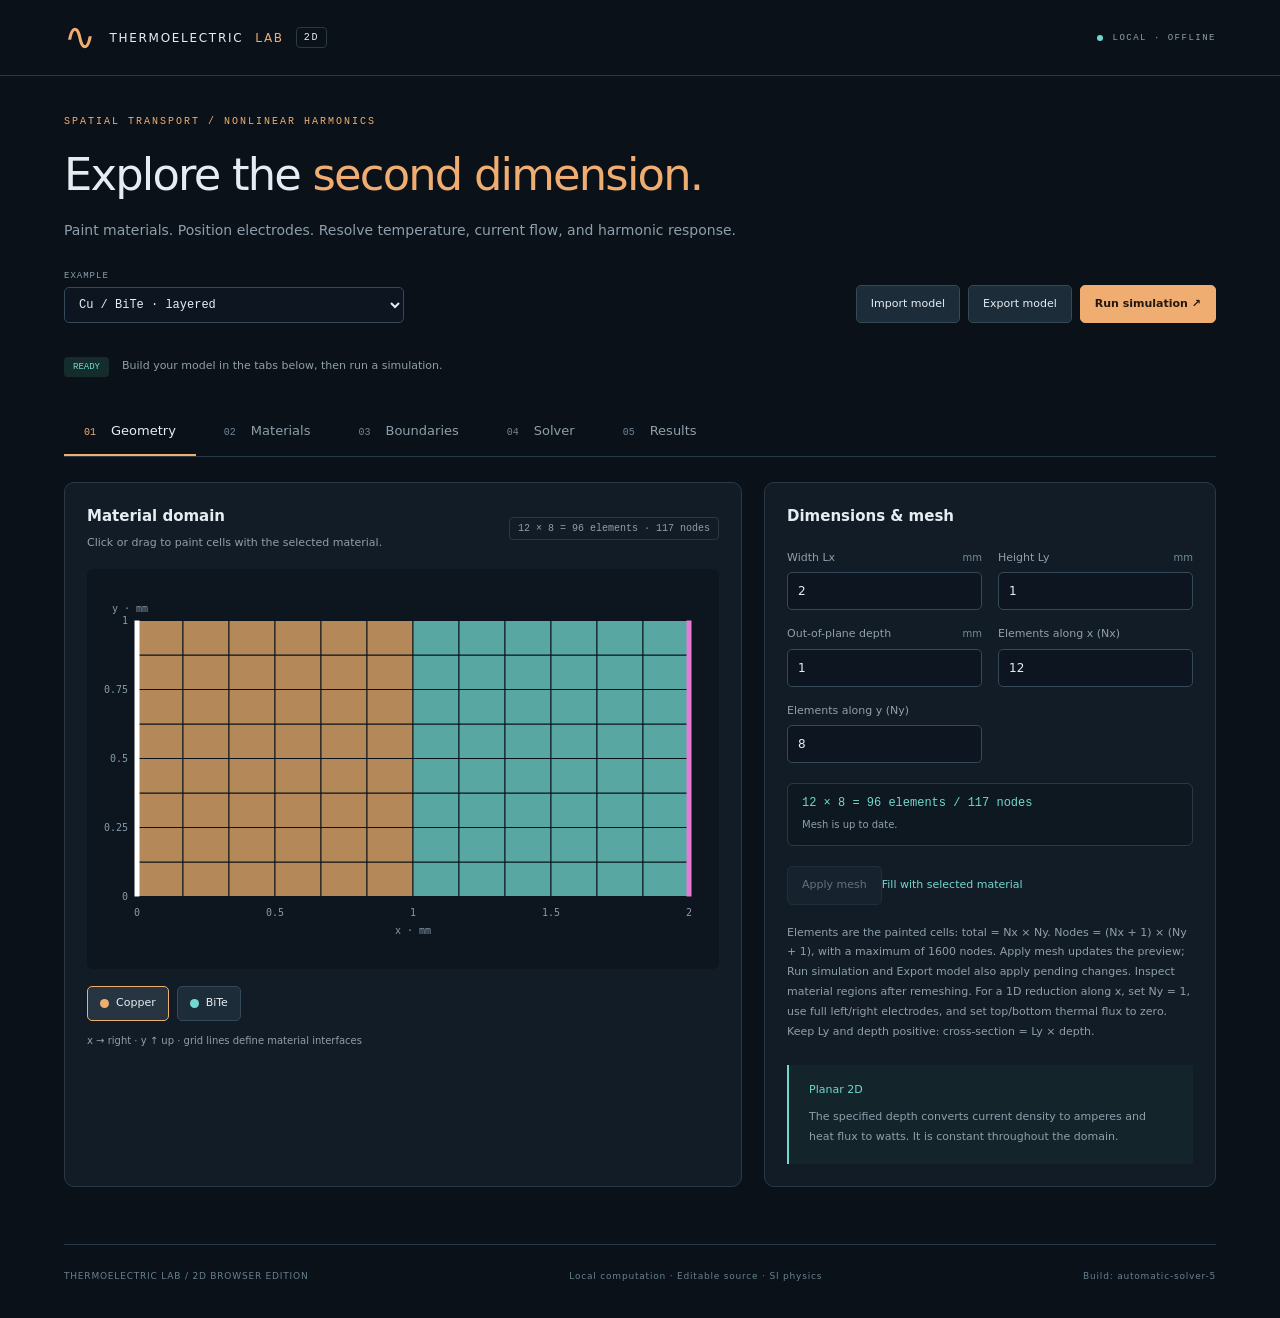
==== commit f5e73933: "update 7" ====
--- a/index.html
+++ b/index.html
@@ -3,20 +3,26 @@
 .mesh-summary{margin-top:20px;padding:12px 14px;border:1px solid var(--line);border-radius:6px;background:#0d1821}.mesh-summary strong{display:block;color:var(--teal);font:12px monospace}.mesh-summary small{display:block;margin-top:7px;color:var(--muted);font-size:10px;line-height:1.6}
 
 .validation-summary{border:1px solid #a8585e;border-radius:8px;background:#2c1921;color:#ffd0cc;padding:14px 18px;margin:0 0 20px;font-size:11px}.validation-summary strong{font-weight:550}.validation-summary ul{margin:8px 0 0;padding-left:18px}.validation-summary li{margin:4px 0}input[aria-invalid="true"],select[aria-invalid="true"]{border-color:#ff8e8a;background:#2a1b23;box-shadow:0 0 0 1px #ff8e8a44}
+
+#exportMenu{padding:10px 0;display:flex;gap:8px;flex-wrap:wrap}#exportMenu[hidden]{display:none}#exportStatus{font-size:12px;color:var(--muted);min-height:16px}
+
+#applyGrid.mesh-pending{border-color:var(--accent);color:var(--accent)}#applyGrid.mesh-flash{animation:mesh-flash .7s ease-out 1}@keyframes mesh-flash{0%,100%{box-shadow:0 0 0 0 transparent}45%{background:#665039;box-shadow:0 0 0 5px #f0ad7244}}@media(prefers-reduced-motion:reduce){#applyGrid.mesh-flash{animation:none}}
+
+.solver-method{color:var(--teal);font-size:22px;margin:20px 0;font-weight:550}
 </style></head><body>
 <header><div class="brand"><span>∿</span> THERMOELECTRIC <b>LAB</b><em>2D</em></div><div class="local"><i></i>LOCAL · OFFLINE</div></header>
-<main><section class="hero"><div class="eyebrow">SPATIAL TRANSPORT / NONLINEAR HARMONICS</div><h1>Explore the <span>second dimension.</span></h1><p>Paint materials. Position electrodes. Resolve temperature, current flow, and harmonic response.</p></section>
-<div class="toolbar"><label class="preset-label">EXAMPLE<select id="preset"><option value="layers">Cu / BiTe · layered</option><option value="spreading">Narrow contact · current spreading</option><option value="joule">Homogeneous · Joule 2ω</option><option value="nonlinear">Nonlinear resistance · 3ω</option><option value="seebeck">Open circuit · Seebeck DC</option></select></label><div class="toolbar-buttons"><button id="import">Import model</button><button id="save">Export model</button><button id="run" class="primary">Run simulation ↗</button><button id="cancel" hidden>Stop</button><input type="file" id="file" accept=".json" hidden></div></div>
+<main><pre id="startupError" role="alert" hidden style="white-space:pre-wrap;background:#42252a;color:#ffb6ad;padding:16px"></pre><section class="hero"><div class="eyebrow">SPATIAL TRANSPORT / NONLINEAR HARMONICS</div><h1>Explore the <span>second dimension.</span></h1><p>Paint materials. Position electrodes. Resolve temperature, current flow, and harmonic response.</p></section>
+<div class="toolbar"><label class="preset-label">EXAMPLE<select id="preset"><option value="dc">DC · Joule heating / spatial profile</option><option value="layers" selected>Cu / BiTe · layered</option><option value="spreading">Narrow contact · current spreading</option><option value="joule">Homogeneous · Joule 2ω</option><option value="nonlinear">Nonlinear resistance · 3ω</option><option value="seebeck">Open circuit · Seebeck DC</option></select></label><div class="toolbar-buttons"><button id="import">Import model</button><button id="save">Export model</button><button id="run" class="primary">Run simulation ↗</button><button id="cancel" hidden>Stop</button><input type="file" id="file" accept=".json" hidden></div></div>
 <div class="status-row"><span id="badge">READY</span><span id="status" role="status" aria-live="polite">Build your model in the tabs below, then run a simulation.</span><span id="elapsed"></span><progress id="runProgress" aria-label="Cycle budget used" hidden></progress></div>
 <div id="validationSummary" class="validation-summary" role="alert" hidden></div>
 <nav class="tabs" role="tablist" aria-label="Workbench sections"><button role="tab" id="tab-geometry" aria-controls="geometry" aria-selected="true" data-tab="geometry">01 <span>Geometry</span></button><button role="tab" id="tab-materials" aria-controls="materials" aria-selected="false" tabindex="-1" data-tab="materials">02 <span>Materials</span></button><button role="tab" id="tab-boundaries" aria-controls="boundaries" aria-selected="false" tabindex="-1" data-tab="boundaries">03 <span>Boundaries</span></button><button role="tab" id="tab-solver" aria-controls="solver" aria-selected="false" tabindex="-1" data-tab="solver">04 <span>Solver</span></button><button role="tab" id="tab-results" aria-controls="results" aria-selected="false" tabindex="-1" data-tab="results">05 <span>Results</span></button></nav>
 <section id="geometry" role="tabpanel" aria-labelledby="tab-geometry" class="panel"><div class="two-col"><div class="card"><div class="card-head"><div><h2>Material domain</h2><p>Click or drag to paint cells with the selected material.</p></div><span class="tag" id="gridInfo"></span></div><div class="canvas-box"><canvas id="geometryCanvas" aria-label="Material grid, x horizontal and y vertical"></canvas></div><div id="palette" class="palette"></div><div class="legend-note">x → right · y ↑ up · grid lines define material interfaces</div></div><div class="card"><h2>Dimensions & mesh</h2><fieldset class="settings"><div class="grid2"><label>Width Lx <span>mm</span><input id="lx" type="number" step="any" min="0" required></label><label>Height Ly <span>mm</span><input id="ly" type="number" step="any" min="0" required></label><label>Out-of-plane depth <span>mm</span><input id="depth" type="number" step="any" min="0" required></label><label>Elements along x (Nx)<input id="nx" type="number" min="2" step="1"></label><label>Elements along y (Ny)<input id="ny" type="number" min="1" step="1"></label></div><div class="mesh-summary" aria-live="polite"><strong id="meshSummary"></strong><small id="meshPending"></small></div><button id="applyGrid" class="secondary">Apply mesh</button><button id="fill" class="text-button">Fill with selected material</button></fieldset><p class="note">Elements are the painted cells: total = Nx × Ny. Nodes = (Nx + 1) × (Ny + 1), with a maximum of 1600 nodes. Apply mesh updates the preview; Run simulation and Export model also apply pending changes. Inspect material regions after remeshing. For a 1D reduction along x, set Ny = 1, use full left/right electrodes, and set top/bottom thermal flux to zero. Keep Ly and depth positive: cross-section = Ly × depth.</p><div class="info-block"><b>Planar 2D</b><p>The specified depth converts current density to amperes and heat flux to watts. It is constant throughout the domain.</p></div></div></div></section>
 <section id="materials" role="tabpanel" aria-labelledby="tab-materials" class="panel" hidden><div class="section-head"><div><h2>Material library</h2><p>Properties at 300 K. Each grid cell references one material.</p></div><button id="addMaterial" class="secondary">+ Add material</button></div><fieldset class="settings"><div id="materialCards" class="material-cards"></div></fieldset><div class="info-block"><b>Temperature-dependent transport</b><p>ρₑ(T) = [1 + β(T − 300)] / σ₃₀₀ &nbsp; · &nbsp; α(T) = α₃₀₀ + α′(T − 300). The solver includes Joule, Seebeck, Peltier and Thomson effects. Preset values are illustrative.</p></div></section>
-<section id="boundaries" role="tabpanel" aria-labelledby="tab-boundaries" class="panel" hidden><div class="two-col"><div class="card"><h2>Electrical electrodes</h2><p class="sub">Remaining boundary nodes are electrically insulated.</p><fieldset class="settings"><label>Control mode<select id="electricalKind"><option value="current">Total current · A</option><option value="voltage">Sink voltage · V</option><option value="open_circuit">Open circuit · net current = 0</option></select></label><div class="grid3"><label>DC bias<input id="bias" type="number" step="any"></label><label>AC peak<input id="amplitude" type="number" step="any"></label><label>Phase <span>°</span><input id="phase" type="number" step="any"></label></div><div id="electrodes"></div></fieldset><div class="info-block"><b>Equipotential contacts</b><p>The source electrode is at 0 V. In current mode, the sink voltage adjusts to deliver the specified total current. Current density is free to vary across an electrode. Electrode ranges run bottom→top on vertical edges, and left→right on horizontal edges.</p></div></div><div class="card"><h2>Thermal boundaries</h2><fieldset class="settings"><div id="thermalCards"></div></fieldset><p class="note">Flux is total heat flux, including Peltier, positive outward. Zero flux is adiabatic. Convection value is ambient temperature. Fixed-temperature sides meeting at a corner must agree.</p></div></div></section>
-<section id="solver" role="tabpanel" aria-labelledby="tab-solver" class="panel" hidden><div class="two-col"><div class="card"><h2>Simulation settings</h2><fieldset class="settings"><div class="grid2"><label>Mode<select id="mode"><option value="periodic">Periodic · DC to 3ω</option><option value="steady">Steady · DC only</option></select></label><label>Frequency <span>Hz</span><input id="frequency" type="number" step="any" min="0" required></label><label>Time steps per period<select id="samples"><option>64</option><option>128</option><option>256</option><option>512</option><option>1024</option></select></label><label>Maximum cycles<input id="maxPeriods" type="number" min="3" max="1000"></label></div></fieldset><p class="note">Steady mode uses only the DC biases. Start with a coarse mesh; refine the mesh and time steps to check your result, especially at 3ω.</p></div><div class="card"><h2>The numerical model</h2><div class="equation">J = −σ (∇V + α∇T)<br>∇ · J = 0<br>q = αTJ − k∇T<br>ρCp ∂T/∂t = −∇ · q − J · ∇V</div><p class="note">Conservative, grid-aligned nodal control volumes; scalar isotropic materials; perfect interfaces. Electrical and thermal systems use matrix-free conjugate gradients. Nonlinear coupling uses Picard iterations; periodic integration uses BDF2.</p><p class="note">No contact resistance, electrical capacitance, inductance, radiation, or front/back surface heat loss. The app supports up to 1600 nodes; practical compute time depends strongly on the case.</p></div></div></section>
-<section id="results" role="tabpanel" aria-labelledby="tab-results" class="panel" hidden><div class="metrics"><article><span id="vLabel">TERMINAL VOLTAGE · 1ω</span><strong id="vMetric">—</strong><small id="vPhase">Peak amplitude</small></article><article><span>TEMPERATURE RANGE</span><strong id="tMetric">—</strong><small>Full spatial state / cycle</small></article><article><span>CONVERGENCE</span><strong id="cycleMetric">—</strong><small id="errorMetric">No result yet</small></article></div><div class="card"><div class="card-head"><div><h2>Spatial response</h2><p id="fieldCaption">Run a simulation to inspect the 2D fields.</p></div><div class="field-controls"><select id="field" aria-label="Field"><option value="temperature">Temperature</option><option value="voltage">Voltage</option><option value="J">Current density |J|</option><option value="Jx">Current density Jx</option><option value="Jy">Current density Jy</option></select><select id="harmonic" aria-label="Harmonic"><option value="0">DC</option><option value="1">1ω</option><option value="2">2ω</option><option value="3">3ω</option></select><select id="representation" aria-label="Representation"><option value="amplitude">Amplitude</option><option value="phase">Phase</option><option value="real">Real part</option></select><label class="check"><input type="checkbox" id="arrows" checked> Current arrows</label></div></div><p id="representationHelp" class="legend-note"></p><div class="canvas-box result-box"><canvas id="resultCanvas" aria-label="Spatial result heatmap"></canvas><div id="resultEmpty" class="empty-overlay">Your 2D response will appear here.</div></div><div class="color-scale"><span id="scaleMin">—</span><div></div><span id="scaleMax">—</span><small id="scaleUnit"></small></div><div class="legend-note" id="vectorNote">Click the field to move the temperature probe. Arrows show the real current phasor at 0°.</div></div><div class="two-col charts"><div class="card"><h2>Temperature probe</h2><p id="probeLabel" class="sub">Click a location in the field above.</p><div id="probeChart" class="chart"></div></div><div class="card"><h2>Terminal voltage</h2><p class="sub">V(sink) − V(source)</p><div id="voltageChart" class="chart"></div></div></div><div class="card"><div class="card-head"><div><h2>Terminal harmonics</h2><p>Peak phasors · referenced to cos(ωt)</p></div><div class="toolbar-buttons"><button id="exportResults" disabled>Export results JSON</button><button id="exportCsv" disabled>Spectrum CSV</button></div></div><div class="table-scroll"><table><thead><tr><th>COMPONENT</th><th>FREQUENCY</th><th>|V| · V</th><th>PHASE</th><th>REAL · V</th><th>IMAG · V</th></tr></thead><tbody id="spectrum"><tr><td colspan="6">No computed result.</td></tr></tbody></table></div></div></section>
-<footer><span>THERMOELECTRIC LAB / 2D BROWSER EDITION</span><span>Local computation · Editable source · SI physics</span></footer></main>
-<script>/* SI units. No dependencies; shared by browser, worker and Node tests. */
+<section id="boundaries" role="tabpanel" aria-labelledby="tab-boundaries" class="panel" hidden><div class="two-col"><div class="card"><h2>Electrical electrodes</h2><p class="sub">Remaining boundary nodes are electrically insulated.</p><fieldset class="settings"><label>Excitation<select id="excitationMode"><option value="periodic">AC · DC bias + sinusoid</option><option value="steady">DC · constant electrical drive</option></select></label><label>Control mode<select id="electricalKind"><option value="current">Total current · A</option><option value="voltage">Sink voltage · V</option><option value="open_circuit">Open circuit · net current = 0</option></select></label><div class="grid3"><label>DC bias<input id="bias" type="number" step="any"></label><label>AC peak<input id="amplitude" type="number" step="any"></label><label>Phase <span>°</span><input id="phase" type="number" step="any"></label></div><div id="electrodes"></div></fieldset><div class="info-block"><b>Equipotential contacts</b><p>The source electrode is at 0 V. In current mode, the sink voltage adjusts to deliver the specified total current. Current density is free to vary across an electrode. Electrode ranges run bottom→top on vertical edges, and left→right on horizontal edges.</p></div></div><div class="card"><h2>Thermal boundaries</h2><p class="note">A nonzero thermal AC peak selects the periodic solver, even with DC electrical drive.</p><fieldset class="settings"><div id="thermalCards"></div></fieldset><p class="note">Flux is total heat flux, including Peltier, positive outward. Zero flux is adiabatic. Convection value is ambient temperature. Fixed-temperature sides meeting at a corner must agree.</p></div></div></section>
+<section id="solver" role="tabpanel" aria-labelledby="tab-solver" class="panel" hidden><div class="two-col"><div class="card"><h2>Solution method</h2><p id="solverMethod" class="solver-method" role="status">DC stationary</p><input id="mode" type="hidden" value="steady"><fieldset class="settings" id="periodicSettings" hidden><div class="grid2"><label>Frequency <span>Hz</span><input id="frequency" type="number" step="any" min="0" required></label><label>Time steps per period<select id="samples"><option>64</option><option>128</option><option>256</option><option>512</option><option>1024</option></select></label><label>Maximum cycles<input id="maxPeriods" type="number" min="3" max="1000"></label></div></fieldset><p class="note" id="periodicNote" hidden>One shared frequency applies to all periodic electrical and thermal inputs. Refine the mesh and time steps to check your result, especially at 3ω.</p></div><div class="card"><h2>The numerical model</h2><details><summary>Detailed equations, boundary conditions and numerical method</summary><div class="note"><h3>Unknown fields and constitutive laws</h3><p>T(x,y,t) is absolute temperature (K), V(x,y,t) electric potential (V). The local material defines σ(T), k(T), α(T), density ρ(T), and Cp(T). J is electric current density; q is total heat flux.</p><p>J = −σ(T)[∇V + α(T)∇T]<br>∇·J = 0<br>q = α(T)TJ − k(T)∇T<br>ρCp ∂T/∂t = −∇·q − J·∇V</p><h3>Thermoelectric coupling</h3><p>Within a smooth homogeneous material, these equations give:<br>ρCp ∂T/∂t = ∇·(k∇T) + |J|²/σ − T(dα/dT)J·∇T.<br>The last two terms are Joule and Thomson heating. Π = αT is the Peltier coefficient; discontinuities in α produce interface Peltier transport through q. These effects are already included in total flux and must not be added a second time.</p><h3>Boundary and interface conditions</h3><p>Electrical contacts are equipotential. V(source) = 0. Voltage mode prescribes V(sink); current mode sets total current entering the source; open circuit imposes zero net contact current. Other edges satisfy J·n = 0. Thermal edges prescribe T, q·n = qout, or q·n = h(T − Tambient), where n is the outward normal. Zero total flux includes Peltier transport. Ideal interfaces have continuous T, V, normal J and total normal q; contact resistance is absent.</p><h3>DC and harmonic excitation</h3><p>DC solves the stationary system with ∂T/∂t = 0, using only DC biases. Periodic inputs use b + A cos(2πft + φ); φ is in degrees in the editor. The nonlinear time-domain solution generates harmonics:<br>u(t) = U₀ + Re[Σ Uₙ exp(inωt)], n = 1,2,3.<br>Coefficients are peak phasors, not RMS. Instantaneous spatial profiles use stored time samples, including all resolved harmonics; they are not reconstructed from only 1ω–3ω.</p><h3>Discretization and iteration</h3><p>Each rectangular cell contributes four half-face links. For a link a→b of length L and half-face area A:<br>g = A/[L mean(ρₑ(Ta),ρₑ(Tb))]<br>Iab = g[Va − Vb − αmean(Tb − Ta)]<br>Qab = αmean(Ta + Tb)Iab/2 − kmean A(Tb − Ta)/L.<br>Electrical work Iab(Va − Vb) is shared between the two nodes. Cell heat capacity is split among its four corners. Coupled equations are iterated with damped Picard; linear graph systems use preconditioned conjugate gradients. BDF2 advances periodic runs after one backward-Euler startup step. Cycle convergence is assessed from successive temperature histories.</p><p>Ly × depth gives the cross-section of a 1D reduction. Ny = 1, full left/right contacts and zero top/bottom flux produce the transverse-uniform limit. Grid/time refinement remains necessary, especially for weak 3ω. The model assumes isotropic properties, perfect interfaces and no front/back heat losses.</p></div></details><div class="equation">J = −σ (∇V + α∇T)<br>∇ · J = 0<br>q = αTJ − k∇T<br>ρCp ∂T/∂t = −∇ · q − J · ∇V</div><p class="note">Conservative, grid-aligned nodal control volumes; scalar isotropic materials; perfect interfaces. Electrical and thermal systems use matrix-free conjugate gradients. Nonlinear coupling uses Picard iterations; periodic integration uses BDF2.</p><p class="note">No contact resistance, electrical capacitance, inductance, radiation, or front/back surface heat loss. The app supports up to 1600 nodes; practical compute time depends strongly on the case.</p></div></div></section>
+<section id="results" role="tabpanel" aria-labelledby="tab-results" class="panel" hidden><div class="section-head"><div><h2>Computed results</h2><p>Exports use the displayed solution and its saved model.</p></div><div><button id="exportMenuButton" class="primary" aria-expanded="false" aria-controls="exportMenu" disabled>Export ▾</button><div id="exportMenu" hidden><button id="exportPdf" disabled>Full PDF report</button><button id="exportZip" disabled>Complete results ZIP</button></div></div></div><p id="exportStatus" role="status" aria-live="polite"></p><div class="metrics"><article><span id="vLabel">TERMINAL VOLTAGE · 1ω</span><strong id="vMetric">—</strong><small id="vPhase">Peak amplitude</small></article><article><span>TEMPERATURE RANGE</span><strong id="tMetric">—</strong><small>Full spatial state / cycle</small></article><article><span>CONVERGENCE</span><strong id="cycleMetric">—</strong><small id="errorMetric">No result yet</small></article></div><div class="card"><div class="card-head"><div><h2>Spatial response</h2><p id="fieldCaption">Run a simulation to inspect the 2D fields.</p></div><div class="field-controls"><select id="field" aria-label="Field"><option value="temperature">Temperature</option><option value="voltage">Voltage</option><option value="J">Current density |J|</option><option value="Jx">Current density Jx</option><option value="Jy">Current density Jy</option></select><select id="harmonic" aria-label="Harmonic"><option value="0">DC</option><option value="1">1ω</option><option value="2">2ω</option><option value="3">3ω</option></select><select id="representation" aria-label="Representation"><option value="amplitude">Amplitude</option><option value="phase">Phase</option><option value="real">Real part</option></select><label class="check"><input type="checkbox" id="arrows" checked> Current arrows</label></div></div><p id="representationHelp" class="legend-note"></p><div class="canvas-box result-box"><canvas id="resultCanvas" aria-label="Spatial result heatmap"></canvas><div id="resultEmpty" class="empty-overlay">Your 2D response will appear here.</div></div><div class="color-scale"><span id="scaleMin">—</span><div></div><span id="scaleMax">—</span><small id="scaleUnit"></small></div><div class="legend-note" id="vectorNote">Click the field to move the temperature probe. Arrows show the real current phasor at 0°.</div></div><div class="card"><h2>Spatial profile · DC or selected time</h2><div class="field-controls"><label>Field<select id="profileField"><option value="temperature">Temperature</option><option value="voltage">Voltage</option><option value="Jx">Current density Jx</option><option value="Jy">Current density Jy</option><option value="J">Current magnitude</option><option value="qx">Heat flux qx</option><option value="qy">Heat flux qy</option></select></label><label>Direction<select id="profileAxis"><option value="x">Along X</option><option value="y">Along Y</option></select></label><label>Transverse cut (%)<input id="profilePosition" type="range" min="0" max="100" step="1" value="50"></label><button id="exportProfile" disabled>Profile CSV</button></div><div id="profileTimeControls" hidden><label>Time within saved cycle<input id="profileTime" type="range" min="0" max="0" step="1" value="0"></label></div><p id="profileCaption" class="note">Run a simulation to view a spatial profile.</p><div id="profileChart" class="chart"></div></div><div class="two-col charts"><div class="card"><h2>Temperature probe</h2><p id="probeLabel" class="sub">Click a location in the field above.</p><div id="probeChart" class="chart"></div></div><div class="card"><h2>Terminal voltage</h2><p class="sub">V(sink) − V(source)</p><div id="voltageChart" class="chart"></div></div></div><div class="card"><div class="card-head"><div><h2>Terminal harmonics</h2><p>Peak phasors · referenced to cos(ωt)</p></div><div class="toolbar-buttons"><button id="exportResults" disabled>Export results JSON</button><button id="exportCsv" disabled>Spectrum CSV</button></div></div><div class="table-scroll"><table><thead><tr><th>COMPONENT</th><th>FREQUENCY</th><th>|V| · V</th><th>PHASE</th><th>REAL · V</th><th>IMAG · V</th></tr></thead><tbody id="spectrum"><tr><td colspan="6">No computed result.</td></tr></tbody></table></div></div></section>
+<footer><span>THERMOELECTRIC LAB / 2D BROWSER EDITION</span><span>Local computation · Editable source · SI physics</span><span>Build: automatic-solver-5</span></footer></main>
+<script src="assets/startup.js"></script><script src="assets/core.js"></script><script src="assets/exports.js"></script><script id="workerSource" type="text/plain">/* SI units. No dependencies; shared by browser, worker and Node tests. */
 (function (TE) {
   'use strict';
   TE.assert = (ok, message) => { if (!ok) throw new Error(message); };
@@ -391,550 +397,5 @@
  return decorate(r);};
 })(globalThis.TE);
 
-/* Presentation helpers: displayed rounding never replaces an unchanged raw value. */
-(function(TE){
- TE.formatInputNumber=value=>{
-  if(!Number.isFinite(value))return String(value);
-  return String(Number(value.toPrecision(10)));
- };
- TE.setNumberInput=(element,value)=>{
-  const display=TE.formatInputNumber(value);
-  element.value=display;element.dataset.rawNumber=String(value);element.dataset.displayNumber=display;
- };
- TE.readNumberInput=element=>{
-  TE.assert(element.value.trim()!=='','A numerical value is required.');
-  const raw=element.dataset.rawNumber;
-  return TE.finite(Number(raw!==undefined&&element.value===element.dataset.displayNumber?raw:element.value),'Numerical value');
- };
- TE.historyForPlot=(result,values)=>{
-  const time=result.time.map(v=>v*1000),y=[...values];
-  // Only a converged periodic history may be closed back to its first sample.
-  if(result.converged){time.push(1000/result.frequency);y.push(values[0]);}
-  return {time,values:y};
- };
- TE.remeshConfig=(config,{nx,ny,lx,ly,depth})=>{
-  // Validate before allocating or mutating the displayed model.
-  TE.assert(Number.isInteger(nx)&&Number.isInteger(ny)&&nx>=2&&ny>=1,'Element counts must be integers: Nx ≥ 2 and Ny ≥ 1.');
-  TE.assert((nx+1)*(ny+1)<=1600,`Requested mesh: ${nx*ny} elements, ${(nx+1)*(ny+1)} nodes. The browser limit is 1600 nodes; reduce Nx or Ny.`);
-  TE.assert([lx,ly,depth].every(v=>Number.isFinite(v)&&v>0),'Dimensions and depth must be positive.');
-  const next={...config,nx,ny,lx,ly,depth};
-  next.materialMap=Array.from({length:nx*ny},(_,k)=>{
-   const i=k%nx,j=Math.floor(k/nx),oldI=Math.min(config.nx-1,Math.floor((i+.5)/nx*config.nx)),oldJ=Math.min(config.ny-1,Math.floor((j+.5)/ny*config.ny));
-   return config.materialMap[oldJ*config.nx+oldI];
-  });
-  return next;
- };
-})(globalThis.TE);
-</script><script id="workerSource" type="text/plain">/* SI units. No dependencies; shared by browser, worker and Node tests. */
-(function (TE) {
-  'use strict';
-  TE.assert = (ok, message) => { if (!ok) throw new Error(message); };
-  TE.finite = (x, name) => { TE.assert(Number.isFinite(x), `${name} must be finite.`); return x; };
-  TE.law = (p, T) => {
-    if (typeof p === 'function') return p(T);
-    if (typeof p === 'number') return p;
-    TE.assert(p && ['linear', 'inverseLinear'].includes(p.type), 'Unknown material law.');
-    const v = p.value, slope = p.slope ?? 0, ref = p.reference ?? 300;
-    return p.type === 'linear' ? v + slope * (T - ref) : v / (1 + slope * (T - ref));
-  };
-  class ThermoelectricMaterial {
-    constructor({rho, Cp, k, sigma, alpha, name = 'Material', dalpha_dT = null}) {
-      Object.assign(this, {rho, Cp, k, sigma, alpha, name, derivative: dalpha_dT});
-    }
-    evaluate(key, T) {
-      TE.assert(Number.isFinite(T) && T > 0, 'Temperature must be finite and > 0 K.');
-      const v = TE.finite(TE.law(this[key], T), `${this.name}: ${key}`);
-      TE.assert(key === 'alpha' || v > 0, `${this.name}: ${key} must be positive.`);
-      return v;
-    }
-    density(T) { return this.evaluate('rho', T); }
-    heatCapacity(T) { return this.evaluate('Cp', T); }
-    thermalConductivity(T) { return this.evaluate('k', T); }
-    electricalConductivity(T) { return this.evaluate('sigma', T); }
-    seebeck(T) { return this.evaluate('alpha', T); }
-    electricalResistivity(T) { return 1 / this.electricalConductivity(T); }
-    peltier(T) { return T * this.seebeck(T); }
-    dalphaDT(T) {
-      if (this.derivative !== null) return TE.law(this.derivative, T);
-      if (typeof this.alpha === 'number') return 0;
-      const h = Math.min(T / 2, Math.max(1, T) * 6e-6);
-      return (this.seebeck(T + h) - this.seebeck(T - h)) / (2 * h);
-    }
-    thomson(T) { return T * this.dalphaDT(T); }
-    ZT(T) { return this.seebeck(T) ** 2 * this.electricalConductivity(T) * T / this.thermalConductivity(T); }
-  }
-  class MaterialCollection {
-    constructor(material) { this.materials = [material]; }
-    get material() { return this.materials[0]; }
-    addMaterial(m) { this.materials.push(m); }
-  }
-  Object.assign(TE, {ThermoelectricMaterial, MaterialCollection});
-})(globalThis.TE = globalThis.TE || {});
-
-(function (TE) {
-  // Peak phasors: u(t)=U0+Re(sum(Un*exp(i*n*omega*t))).
-  TE.extractHarmonics = (history, count=3) => {
-    const n=history.length, scalar=typeof history[0]==='number';
-    TE.assert(Number.isInteger(count)&&count>=0&&n>2*count,'Too few samples for requested harmonics.');
-    const data=scalar?history.map(v=>[v]):history, width=data[0].length;
-    return Array.from({length:count+1},(_,k)=> {
-      const row=Array.from({length:width},()=>({re:0,im:0}));
-      for(let i=0;i<n;i++) {const a=2*Math.PI*k*i/n, scale=(k?2:1)/n; for(let j=0;j<width;j++) {row[j].re+=data[i][j]*Math.cos(a)*scale; row[j].im-=data[i][j]*Math.sin(a)*scale;}}
-      return scalar?row[0]:row;
-    });
-  };
-})(globalThis.TE);
-
-(function(TE){
-class Mesh2D {
- constructor({nx,ny,lx,ly,depth=1,materialMap}) {
-  TE.assert(Number.isInteger(nx)&&Number.isInteger(ny)&&nx>=2&&ny>=1,'Use at least 2 cells along x and 1 along y.');
-  TE.assert((nx+1)*(ny+1)<=1600,'Maximum 1600 nodes in this browser version.');
-  TE.assert([lx,ly,depth].every(v=>Number.isFinite(v)&&v>0),'Dimensions and depth must be positive.');
-  Object.assign(this,{nx,ny,lx,ly,depth});this.dx=lx/nx;this.dy=ly/ny;this.n=(nx+1)*(ny+1);
-  this.map=materialMap??Array(nx*ny).fill(0);TE.assert(this.map.length===nx*ny,'Material map size does not match the grid.');
-  this.x=[];this.y=[];this.cells=[];this.links=[];this.volumes=Array(this.n).fill(0);
-  for(let j=0;j<=ny;j++)for(let i=0;i<=nx;i++){this.x.push(i*this.dx);this.y.push(j*this.dy);}
-  const volume=this.dx*this.dy*depth;
-  TE.assert([volume/4,this.dx*depth/2,this.dy*depth/2].every(v=>Number.isFinite(v)&&v>0),'Dimensions produce zero or overflowing volumes/areas.');
-  for(let j=0;j<ny;j++)for(let i=0;i<nx;i++){
-   const a=j*(nx+1)+i,b=a+1,c=a+nx+1,d=c+1,id=j*nx+i,m=this.map[id];
-   const nodes=[a,b,c,d];nodes.forEach(n=>this.volumes[n]+=volume/4);
-   const first=this.links.length;
-   this.links.push({a,b,m,A:this.dy*depth/2,L:this.dx,axis:0,cell:id},{a:c,b:d,m,A:this.dy*depth/2,L:this.dx,axis:0,cell:id},
-    {a,b:c,m,A:this.dx*depth/2,L:this.dy,axis:1,cell:id},{a:b,b:d,m,A:this.dx*depth/2,L:this.dy,axis:1,cell:id});
-   this.cells.push({nodes,m,volume,links:[first,first+1,first+2,first+3]});
-  }
-  this.sides={left:[],right:[],bottom:[],top:[]};
-  for(let j=0;j<=ny;j++){const A=this.dy*depth*(j===0||j===ny?.5:1);this.sides.left.push({node:j*(nx+1),A,u:j/ny});this.sides.right.push({node:j*(nx+1)+nx,A,u:j/ny});}
-  for(let i=0;i<=nx;i++){const A=this.dx*depth*(i===0||i===nx?.5:1);this.sides.bottom.push({node:i,A,u:i/nx});this.sides.top.push({node:ny*(nx+1)+i,A,u:i/nx});}
- }
- electrode(side,range=[0,1]) {
-  TE.assert(this.sides[side]&&range.length===2&&range.every(Number.isFinite)&&range[0]>=0&&range[1]<=1&&range[1]>range[0],'Invalid electrode side/range.');
-  const nodes=this.sides[side].filter(f=>f.u>=range[0]-1e-12&&f.u<=range[1]+1e-12).map(f=>f.node);
-  TE.assert(nodes.length>=2,'Each electrode needs at least two boundary nodes. Refine the grid or increase coverage.');return nodes;
- }
-}
-TE.Mesh2D=Mesh2D;
-})(globalThis.TE);
-
-(function(TE){
-// Matrix-free symmetric graph Laplacian + positive diagonal. Dirichlet eliminated.
-TE.graphSolve=(mesh,conductance,diagonal,rhs,fixed,{rtol=2e-12,maxIter=4000,initial}={})=>{
- TE.assert(Number.isFinite(rtol)&&rtol>0&&rtol<1,'Linear relative tolerance must satisfy 0 < rtol < 1.');
- TE.assert(Number.isInteger(maxIter)&&maxIter>0,'Linear iteration limit must be a positive integer.');
- TE.assert(conductance.length===mesh.links.length&&conductance.every(g=>Number.isFinite(g)&&g>0),'Invalid face conductance.');
- TE.assert(!initial||(initial.length===mesh.n&&initial.every(Number.isFinite)),'Invalid linear initial guess.');
- TE.assert(rhs.length===mesh.n&&diagonal.length===mesh.n&&rhs.every(Number.isFinite)&&diagonal.every(v=>Number.isFinite(v)&&v>=0),'Linear system coefficients/RHS must be finite with nonnegative diagonal.');
- for(const [i,v]of fixed)TE.assert(Number.isInteger(i)&&i>=0&&i<mesh.n&&Number.isFinite(v),'Invalid fixed boundary value.');
- const n=mesh.n,idx=new Int32Array(n).fill(-1),free=[];
- for(let i=0;i<n;i++)if(!fixed.has(i)){idx[i]=free.length;free.push(i);}
- const nf=free.length,out=new Float64Array(n);for(const [i,v] of fixed)out[i]=v;
- if(!nf)return Array.from(out);
- const D=new Float64Array(nf),b=new Float64Array(nf),x=new Float64Array(nf);
- for(let k=0;k<nf;k++){const i=free[k];D[k]=diagonal[i]??0;b[k]=rhs[i];x[k]=initial?initial[i]:0;}
- const edges=[];
- mesh.links.forEach((e,l)=>{const g=conductance[l],a=idx[e.a],bb=idx[e.b];TE.assert(Number.isFinite(g)&&g>0,'Invalid face conductance.');
-  if(a>=0){D[a]+=g;if(bb<0)b[a]+=g*fixed.get(e.b);}
-  if(bb>=0){D[bb]+=g;if(a<0)b[bb]+=g*fixed.get(e.a);}
-  if(a>=0&&bb>=0)edges.push([a,bb,g]);
- });
- for(const d of D)TE.assert(d>0&&Number.isFinite(d),'Unanchored or invalid system.');
- const multiply=v=>{const z=Float64Array.from(v,(q,i)=>D[i]*q);for(const [a,bb,g] of edges){z[a]-=g*v[bb];z[bb]-=g*v[a];}return z;};
- const dot=(a,b)=>a.reduce((s,v,i)=>s+v*b[i],0);
- let Ax=multiply(x),r=Float64Array.from(b,(v,i)=>v-Ax[i]),z=Float64Array.from(r,(v,i)=>v/D[i]),p=Float64Array.from(z),rz=dot(r,z);
- TE.assert(Number.isFinite(dot(b,b))&&Number.isFinite(dot(r,r))&&Number.isFinite(rz),'Linear system magnitudes exceed the finite numerical range.');
- const target=rtol*Math.max(Math.sqrt(dot(b,b)),1e-20);
- let iteration=0;
- for(;Math.sqrt(dot(r,r))>target&&iteration<maxIter;iteration++){
-  const Ap=multiply(p),den=dot(p,Ap);TE.assert(den>0&&Number.isFinite(den),'CG failed: matrix not positive definite.');
-  const a=rz/den;for(let i=0;i<nf;i++){x[i]+=a*p[i];r[i]-=a*Ap[i];}
-  z=Float64Array.from(r,(v,i)=>v/D[i]);const next=dot(r,z),beta=next/rz;for(let i=0;i<nf;i++)p[i]=z[i]+beta*p[i];rz=next;
- }
- TE.assert(Math.sqrt(dot(r,r))<=target&&x.every(Number.isFinite)&&r.every(Number.isFinite),'Sparse linear solver did not converge to a finite result.');
- free.forEach((node,i)=>out[node]=x[i]);return Array.from(out);
-};
-})(globalThis.TE);
-
-(function(TE){
-TE.signal2D=(s,t,f)=>{if(typeof s==='number')return TE.finite(s,'Boundary');TE.assert(s&&typeof s==='object'&&!Array.isArray(s),'Invalid boundary signal.');for(const k of ['bias','amplitude','phase'])if(s[k]!==undefined)TE.assert(typeof s[k]==='number'&&Number.isFinite(s[k]),'Boundary '+k+' must be a finite number.');return TE.finite((s.bias??0)+(s.amplitude??0)*Math.cos(2*Math.PI*f*t+((s.phase??0)%360)*Math.PI/180),'Boundary');};
-class Solver2D {
- constructor(mesh,materials,boundaries,electrical){this.mesh=mesh;this.materials=materials;this.boundaries=boundaries;this.electrical=electrical;this.frequency=0;
-  mesh.map.forEach(id=>TE.assert(Number.isInteger(id)&&materials[id],'Unknown material in map.'));
-  TE.assert(['voltage','current','open_circuit'].includes(electrical.kind),'Unknown electrical mode.');
-  this.source=mesh.electrode(electrical.sourceSide,electrical.sourceRange);this.sink=mesh.electrode(electrical.sinkSide,electrical.sinkRange);
-  const sourceSet=new Set(this.source);TE.assert(!this.sink.some(i=>sourceSet.has(i)),'Electrodes overlap at a node.');
-  this.sourceSet=sourceSet;
-  for(const side of ['left','right','bottom','top']){const b=boundaries[side];TE.assert(b&&['temperature','flux','convection'].includes(b.kind),'Define all four thermal boundaries.');TE.assert(Number.isFinite(b.h??0)&&(b.h??0)>=0,'Convection coefficient must be nonnegative.');}
- }
- properties(T){
-  const m=this.mesh,cap=Array(m.n).fill(0);
-  m.cells.forEach(c=>c.nodes.forEach(i=>{const a=this.materials[c.m];cap[i]+=a.density(T[i])*a.heatCapacity(T[i])*c.volume/4;}));
-  const p=m.links.map(e=>{const a=this.materials[e.m],Ta=T[e.a],Tb=T[e.b],rho=(a.electricalResistivity(Ta)+a.electricalResistivity(Tb))/2;
-   return {g:e.A/(e.L*rho),k:e.A/e.L*(a.thermalConductivity(Ta)+a.thermalConductivity(Tb))/2,alpha:(a.seebeck(Ta)+a.seebeck(Tb))/2};});TE.assert(cap.every(v=>Number.isFinite(v)&&v>0),'Heat capacities overflow or underflow the numerical range.');return {p,cap};
- }
- thermal(t){
-  const m=this.mesh,fixed=new Map(),diag=Array(m.n).fill(0),rhs=Array(m.n).fill(0),flux=Array(m.n).fill(0);
-  for(const [side,faces] of Object.entries(m.sides)){const b=this.boundaries[side],v=TE.signal2D(b.value,t,this.frequency);
-   if(b.kind==='temperature'||b.kind==='convection')TE.assert(v>0,side+' temperature must remain strictly above 0 K.');
-   for(const {node,A} of faces){if(b.kind==='temperature'){TE.assert(v>0,'Temperature must be >0 K.');if(fixed.has(node))TE.assert(Math.abs(fixed.get(node)-v)<1e-8,'Conflicting temperatures at a corner. Use compatible boundary temperatures.');fixed.set(node,v);}
-    if(b.kind==='flux'){rhs[node]-=v*A;flux[node]+=v*A;}
-    if(b.kind==='convection'){diag[node]+=(b.h??0)*A;rhs[node]+=(b.h??0)*A*v;}
-   }
-  }return {fixed,diag,rhs,flux};
- }
- electric(T,p,t){
-  const m=this.mesh,e=this.electrical,g=p.map(v=>v.g),zero=Array(m.n).fill(0),rhs=[...zero],fixed=new Map();
-  this.source.forEach(i=>fixed.set(i,0));this.sink.forEach(i=>fixed.set(i,0));
-  m.links.forEach((l,k)=>{const s=p[k].g*p[k].alpha*(T[l.b]-T[l.a]);rhs[l.a]+=s;rhs[l.b]-=s;});
-  const current=(V,seebeck=true)=>m.links.map((l,k)=>g[k]*(V[l.a]-V[l.b]-(seebeck?p[k].alpha*(T[l.b]-T[l.a]):0)));
-  const terminal=I=>m.links.reduce((s,l,k)=>s+I[k]*((this.sourceSet.has(l.a)?1:0)-(this.sourceSet.has(l.b)?1:0)),0);
-  let V,terminalVoltage;
-  if(e.kind==='voltage'){
-   terminalVoltage=TE.signal2D(e.value,t,this.frequency);this.sink.forEach(i=>fixed.set(i,terminalVoltage));V=TE.graphSolve(m,g,zero,rhs,fixed);
-  }else{
-   const base=TE.graphSolve(m,g,zero,rhs,fixed);this.sink.forEach(i=>fixed.set(i,1));
-   const unit=TE.graphSolve(m,g,zero,zero,fixed),Ibase=terminal(current(base)),Iunit=terminal(current(unit,false));
-   TE.assert(Iunit<0,'Electrodes have no conducting connection.');
-   const target=e.kind==='open_circuit'?0:TE.signal2D(e.value,t,this.frequency);
-   terminalVoltage=(target-Ibase)/Iunit;V=base.map((v,i)=>v+terminalVoltage*unit[i]);
-  }
-  TE.assert(V.every(Number.isFinite),'Voltage exceeds the finite numerical range. Check excitation and material values.');
-  const I=current(V),terminalCurrent=terminal(I);TE.assert(I.every(Number.isFinite)&&Number.isFinite(terminalCurrent)&&Number.isFinite(terminalVoltage),'Current or terminal voltage exceeds the finite numerical range.');return {V,I,terminalVoltage,current:terminalCurrent};
- }
- balance(T,t){
-  const m=this.mesh,{p,cap}=this.properties(T),elect=this.electric(T,p,t),source=Array(m.n).fill(0),q=[],work=[];
-  m.links.forEach((l,k)=>{const I=elect.I[k],P=I*(elect.V[l.a]-elect.V[l.b]),pel=p[k].alpha*(T[l.a]+T[l.b])/2*I;
-   TE.assert([I,P,pel].every(Number.isFinite),'Electrical/thermal power exceeds the finite numerical range.');
-   source[l.a]+=-pel+P/2;source[l.b]+=pel+P/2;q.push(pel-p[k].k*(T[l.b]-T[l.a]));work.push(P);
-  });TE.assert([...source,...q,...work].every(Number.isFinite),'Heat balance exceeds the finite numerical range.');return {p,cap,...elect,source,q,work};
- }
- initial(T0){
-  let T=T0?[...T0]:Array(this.mesh.n).fill(300);TE.assert(T.length===this.mesh.n,'T0 length mismatch.');
-  for(const [i,v] of this.thermal(0).fixed)T[i]=v;this.properties(T);return T;
- }
- implicit(t,target,gammaDt,{initial,tolerance=2e-9,maxIterations=100,relaxation=.85}={}){
-  TE.assert(Number.isFinite(tolerance)&&tolerance>0,'Nonlinear tolerance must be positive.');
-  TE.assert(Number.isInteger(maxIterations)&&maxIterations>=1,'Nonlinear iteration limit must be a positive integer.');
-  TE.assert(Number.isFinite(relaxation)&&relaxation>0&&relaxation<=1,'Relaxation must satisfy 0 < value <= 1.');
-  const m=this.mesh,bc=this.thermal(t);let T=[...initial],error=Infinity;
-  for(const [i,v] of bc.fixed)T[i]=v;
-  for(let iteration=0;iteration<maxIterations;iteration++){
-   const b=this.balance(T,t),diag=bc.diag.map((v,i)=>v+(gammaDt?b.cap[i]/gammaDt:0)),rhs=b.source.map((v,i)=>v+bc.rhs[i]+(gammaDt?b.cap[i]/gammaDt*target[i]:0));
-   const candidate=TE.graphSolve(m,b.p.map(p=>p.k),diag,rhs,bc.fixed,{initial:T});
-   error=Math.max(...candidate.map((v,i)=>Math.abs(v-T[i])));
-   TE.assert(candidate.every(v=>Number.isFinite(v)&&v>0),'Nonphysical temperature. Check excitation and material laws.');
-   if(error<=tolerance)return candidate;
-   T=candidate.map((v,i)=>bc.fixed.has(i)?v:T[i]+relaxation*(v-T[i]));
-  }
-  throw new Error(`Nonlinear thermal iteration failed (update ${error.toExponential(2)} K). Reduce excitation or refine time steps.`);
- }
- snapshot(T,t=0,steady=false){
-  const m=this.mesh,b=this.balance(T,t),Jx=[],Jy=[],qx=[],qy=[];
-  m.cells.forEach(c=>{const [a,bb,cc,d]=c.links;Jx.push((b.I[a]+b.I[bb])/(m.dy*m.depth));Jy.push((b.I[cc]+b.I[d])/(m.dx*m.depth));qx.push((b.q[a]+b.q[bb])/(m.dy*m.depth));qy.push((b.q[cc]+b.q[d])/(m.dx*m.depth));});
-  const bc=this.thermal(t),res=b.source.map((v,i)=>v+bc.rhs[i]-bc.diag[i]*T[i]);
-  m.links.forEach((e,k)=>{const v=b.p[k].k*(T[e.a]-T[e.b]);res[e.a]-=v;res[e.b]+=v;});
-  let heatOut=0;for(const [side,faces] of Object.entries(m.sides)){const c=this.boundaries[side],v=TE.signal2D(c.value,t,this.frequency);if(c.kind!=='temperature')for(const {node,A} of faces)heatOut+=A*(c.kind==='flux'?v:(c.h??0)*(T[node]-v));}
-  for(const [i] of bc.fixed)heatOut+=res[i];
-  const electricalPower=-b.current*b.terminalVoltage;
-  TE.assert([...Jx,...Jy,...qx,...qy,electricalPower,heatOut,...res].every(Number.isFinite),'Derived current density, heat flux or power exceeds the finite numerical range.');
-  return {temperature:[...T],voltage:b.V,Jx,Jy,qx,qy,current:b.current,terminalVoltage:b.terminalVoltage,electricalPower,
-   energyResidual:steady?heatOut-electricalPower:null,freeResidualWatts:Math.max(0,...res.filter((_,i)=>!bc.fixed.has(i)).map(Math.abs))};
- }
- solveSteady(options={}){
-  this.frequency=0;TE.assert(Object.values(this.boundaries).some(b=>b.kind==='temperature'||(b.kind==='convection'&&b.h>0)),'Steady state requires a thermal anchor.');
-  const T=this.implicit(0,null,0,{...options,initial:this.initial(options.T0)});
-  return {...this.snapshot(T,0,true),method:'steady',converged:true};
- }
- solvePeriodic(frequency,{samples=128,maxPeriods=100,minPeriods=3,periodicAtol=2e-7,periodicRtol=1e-10,tolerance=2e-9,T0,onProgress=()=>{},onCheckpoint}={}){
-  TE.assert(Number.isFinite(frequency)&&frequency>0,'Frequency must be positive.');TE.assert(Number.isInteger(samples)&&samples>=32&&samples<=2048,'Use 32–2048 integer steps per period.');
-  TE.assert(Number.isInteger(maxPeriods)&&maxPeriods<=1000&&Number.isInteger(minPeriods)&&maxPeriods>=minPeriods&&minPeriods>=2,'Invalid cycle limit.');
-  TE.assert([periodicAtol,periodicRtol,tolerance].every(v=>Number.isFinite(v)&&v>0),'Solver tolerances must be strictly positive and finite.');
-  TE.assert(Number.isFinite(1/(frequency*samples))&&1/(frequency*samples)>0,'Unrepresentable time step.');
-  this.frequency=frequency;let T=this.initial(T0),older=null,previous=null,history,cycle,error=Infinity;const dt=1/(frequency*samples);
-  const packageCycle=converged=>{
-   const traces={},records=history.map((row,i)=>this.snapshot(row,((cycle-1)*samples+i)*dt));
-   for(const key of ['temperature','voltage','Jx','Jy','qx','qy','current','terminalVoltage'])traces[key]=records.map(r=>r[key]);
-   const harmonics={};for(const [key,value]of Object.entries(traces))harmonics[key]=TE.extractHarmonics(value,3);
-   return {...traces,harmonics,time:Array.from({length:samples},(_,i)=>i*dt),frequency,samples,periods:cycle,cycleStartTime:(cycle-1)/frequency,periodicError:Number.isFinite(error)?error:null,finalTemperature:[...T],method:'BDF2 / nonlinear Picard / matrix-free CG',converged};
-  };
-  for(cycle=1;cycle<=maxPeriods;cycle++){
-   history=[];
-   for(let j=0;j<samples;j++){
-    history.push([...T]);const target=T.map((v,i)=>older?4*v/3-older[i]/3:v),gamma=older?2/3:1;
-    const next=this.implicit(((cycle-1)*samples+j+1)*dt,target,gamma*dt,{initial:T,tolerance});older=T;T=next;
-    if(j%Math.max(1,Math.floor(samples/20))===0||j===samples-1)onProgress({cycle,maxPeriods,step:j+1,samples,error:Number.isFinite(error)?error:null});
-   }
-   if(previous){error=0;history.forEach((row,j)=>row.forEach((v,i)=>error=Math.max(error,Math.abs(v-previous[j][i])/(periodicAtol+periodicRtol*Math.max(Math.abs(v),Math.abs(previous[j][i]))))));}
-   onProgress({cycle,maxPeriods,step:samples,samples,error:Number.isFinite(error)?error:null});if(cycle>=minPeriods&&error<=1)break;if(onCheckpoint)onCheckpoint(packageCycle(false));previous=history;
-  }
-  TE.assert(cycle<=maxPeriods,`Periodic state not reached in ${maxPeriods} cycles (error ${error.toExponential(2)}).`);
-  return packageCycle(true);
- }
-}
-TE.Solver2D=Solver2D;
-})(globalThis.TE);
-
-/* Shared validation for UI, JSON import and worker. Errors retain field paths. */
-(function(TE){
- TE.validate2DConfig=c=>{
-  const errors=[],add=(path,message)=>errors.push({path,message});
-  const object=v=>v!==null&&typeof v==='object'&&!Array.isArray(v);
-  const finite=(v,p)=>{if(typeof v!=='number'||!Number.isFinite(v)){add(p,'Must be a finite number.');return false;}return true;};
-  const positive=(v,p)=>{if(!finite(v,p))return false;if(v<=0){add(p,'Must be strictly positive (greater than zero).');return false;}return true;};
-  const integer=(v,p,min,max=Infinity)=>{if(!finite(v,p))return false;if(!Number.isInteger(v)||v<min||v>max){add(p,`Must be an integer from ${min}${max===Infinity?' upward':' to '+max}.`);return false;}return true;};
-  if(!object(c))return [{path:'model',message:'The model must be a JSON object.'}];
-  if(!['steady','periodic'].includes(c.mode))add('mode','Select steady or periodic mode.');
-  const periodic=c.mode==='periodic';
-  const nxOK=integer(c.nx,'nx',2),nyOK=integer(c.ny,'ny',1);
-  if(nxOK&&nyOK&&(c.nx+1)*(c.ny+1)>1600){add('nx','The mesh may contain at most 1600 nodes.');add('ny','Reduce Nx or Ny to stay at or below 1600 nodes.');}
-  const lxOK=positive(c.lx,'lx'),lyOK=positive(c.ly,'ly'),depthOK=positive(c.depth,'depth');
-  if(nxOK&&nyOK&&lxOK&&lyOK&&depthOK){const dx=c.lx/c.nx,dy=c.ly/c.ny;for(const v of [dx,dy,dx*dy*c.depth/4,dx*c.depth/2,dy*c.depth/2,c.lx*c.ly*c.depth])if(!Number.isFinite(v)||v<=0){add('depth','Dimensions produce zero or overflowing cell volumes/areas. Use numerically representable dimensions.');break;}}
-  if(finite(c.frequency,'frequency')&&(periodic?c.frequency<=0:c.frequency<0))add('frequency',periodic?'Frequency must be strictly positive for a periodic run.':'Frequency cannot be negative.');
-  const samplesOK=integer(c.samples,'samples',32,2048);
-  integer(c.maxPeriods,'maxPeriods',3,1000);
-  if(periodic&&Number.isFinite(c.frequency)&&c.frequency>0&&samplesOK){const dt=1/(c.frequency*c.samples);if(!Number.isFinite(dt)||dt<=0)add('frequency','The frequency and step count produce an unrepresentable time step.');}
-  function signal(s,path){
-   if(typeof s==='number'){finite(s,path+'.bias');return {bias:s,amplitude:0,phase:0};}
-   if(!object(s)){add(path,'Use a finite scalar or a bias/amplitude/phase object.');return null;}
-   const p={bias:s.bias??0,amplitude:s.amplitude??0,phase:s.phase??0};
-   for(const k of Object.keys(p))if(s[k]===null){add(path+'.'+k,'Null is not a number.');p[k]=NaN;}else finite(p[k],path+'.'+k);
-   if(Number.isFinite(p.bias)&&Number.isFinite(p.amplitude)&&(!Number.isFinite(p.bias+Math.abs(p.amplitude))||!Number.isFinite(p.bias-Math.abs(p.amplitude))))add(path+'.amplitude','Bias and amplitude overflow the representable signal range.');
-   return p;
-  }
-  const probeTemperatures=new Set([300]),thermalSignals={};
-  if(!object(c.thermal))add('thermal','Define all four thermal boundaries.');
-  for(const side of ['left','right','bottom','top']){
-   const b=c.thermal?.[side],p='thermal.'+side;
-   if(!object(b)){add(p,'Define this thermal boundary.');continue;}
-   if(!['temperature','flux','convection'].includes(b.kind))add(p+'.kind','Unknown thermal condition.');
-   const s=signal(b.value,p+'.value');thermalSignals[side]=s;
-   const h=b.h===undefined?0:b.h;if(finite(h,p+'.h')&&h<0)add(p+'.h','Convection h must be nonnegative.');
-   if(s&&['temperature','convection'].includes(b.kind)&&Object.values(s).every(Number.isFinite)){
-    const low=s.bias-(periodic?Math.abs(s.amplitude):0),high=s.bias+(periodic?Math.abs(s.amplitude):0);
-    if(low<=0||!Number.isFinite(high)){
-     const msg=periodic?'Temperature must stay above 0 K for the entire cycle: DC > |AC peak|.':'Absolute temperature must be strictly greater than 0 K.';
-     add(p+'.value.bias',msg);if(periodic)add(p+'.value.amplitude',msg);
-    }else{probeTemperatures.add(low);probeTemperatures.add(high);}
-   }
-  }
-  // Compare whole prescribed waveforms at shared Dirichlet corners, not only t=0.
-  for(const [a,b]of [['left','bottom'],['left','top'],['right','bottom'],['right','top']]){
-   if(c.thermal?.[a]?.kind!=='temperature'||c.thermal?.[b]?.kind!=='temperature')continue;
-   const x=thermalSignals[a],y=thermalSignals[b];if(!x||!y||![...Object.values(x),...Object.values(y)].every(Number.isFinite))continue;
-   const phasor=s=>[s.bias,periodic?s.amplitude*Math.cos((s.phase%360)*Math.PI/180):0,periodic?s.amplitude*Math.sin((s.phase%360)*Math.PI/180):0];
-   const X=phasor(x),Y=phasor(y);
-   if(X.some((v,i)=>Math.abs(v-Y[i])>1e-8)){add(`thermal.${a}.value.bias`,`Temperature waveforms conflict at the ${a}/${b} corner.`);add(`thermal.${b}.value.bias`,`Temperature waveforms conflict at the ${a}/${b} corner.`);}
-  }
-  if(c.mode==='steady'&&object(c.thermal)&&!Object.values(c.thermal).some(b=>b?.kind==='temperature'||(b?.kind==='convection'&&Number.isFinite(b.h)&&b.h>0)))add('thermal','A steady problem needs a thermal anchor: an imposed temperature or convection with h > 0.');
-  const mats=c.materials;
-  if(!Array.isArray(mats)||mats.length<1||mats.length>12)add('materials','Define between 1 and 12 materials.');
-  else mats.forEach((m,i)=>{
-   const p=`materials.${i}`;if(!object(m)){add(p,'Invalid material definition.');return;}
-   if(m.name!==undefined&&(typeof m.name!=='string'||!m.name.trim()))add(p+'.name','Material name cannot be empty.');
-   function law(value,path,isPositive){
-    if(typeof value==='number'){if(isPositive)positive(value,path);else finite(value,path);return;}
-    if(typeof value==='function')return; // Supported only through the source/API, never through JSON eval.
-    if(!object(value)||!['linear','inverseLinear'].includes(value.type)){add(path,'Use a number or a supported temperature-dependent law.');return;}
-    finite(value.value,path);if(value.slope!==undefined)finite(value.slope,path);if(value.reference!==undefined)positive(value.reference,path);
-   }
-   for(const k of ['rho','Cp','k','sigma','alpha'])law(m[k],p+'.'+k,k!=='alpha');
-   for(const k of ['beta','alphaSlope'])if(m[k]!==undefined)finite(m[k],p+'.'+k);
-   // Catch inadmissible laws at the reference, initial and prescribed extreme temperatures.
-   for(const key of ['rho','Cp','k','sigma','alpha']){
-    if(errors.some(e=>e.path===p+'.'+key))continue;
-    let prop=m[key];if(key==='sigma'&&typeof prop==='number')prop={type:'inverseLinear',value:prop,slope:m.beta??0,reference:300};
-    if(key==='alpha'&&typeof prop==='number')prop={type:'linear',value:prop,slope:m.alphaSlope??0,reference:300};
-    for(const T of probeTemperatures){try{const v=TE.law(prop,T);if(!Number.isFinite(v)||(key!=='alpha'&&v<=0))throw new Error();}catch{add(p+'.'+key,`${key} must be ${key==='alpha'?'finite':'finite and strictly positive'} at ${T.toPrecision(6)} K. Check its temperature law.`);break;}}
-   }
-   if(!errors.some(e=>e.path===p+'.rho'||e.path===p+'.Cp'))for(const T of probeTemperatures){
-    try{const capacity=TE.law(m.rho,T)*TE.law(m.Cp,T);if(!Number.isFinite(capacity)||capacity<=0)throw new Error();}catch{add(p+'.Cp','Density × heat capacity must be finite and strictly positive.');break;}
-   }
-  });
-  if(!Array.isArray(c.materialMap)||!nxOK||!nyOK||c.materialMap.length!==c.nx*c.ny)add('materialMap','Material map must have exactly Nx × Ny cells.');
-  else if(!Array.isArray(mats)||c.materialMap.some(id=>!Number.isInteger(id)||id<0||id>=mats.length))add('materialMap','Every cell must reference an existing material.');
-  const e=c.electrical,contacts={};
-  if(!object(e))add('electrical','Define the electrical contacts and control mode.');
-  else{
-   if(!['voltage','current','open_circuit'].includes(e.kind))add('electrical.kind','Unknown electrical control mode.');
-   signal(e.value,'electrical.value');
-   for(const name of ['source','sink']){
-    const side=e[name+'Side'],range=e[name+'Range'],p='electrical.'+name+'Range';
-    const sideOK=['left','right','bottom','top'].includes(side);if(!sideOK)add('electrical.'+name+'Side','Select a valid boundary side.');
-    const rangeOK=Array.isArray(range)&&range.length===2&&range.every(v=>typeof v==='number'&&Number.isFinite(v))&&range[0]>=0&&range[1]<=1&&range[0]<range[1];
-    if(!rangeOK)add(p,'Electrode range must satisfy 0% ≤ start < end ≤ 100%.');
-    if(sideOK&&rangeOK&&nxOK&&nyOK&&(c.nx+1)*(c.ny+1)<=1600){
-     const count=['left','right'].includes(side)?c.ny:c.nx,ids=[];
-     for(let k=0;k<=count;k++)if(k/count>=range[0]-1e-12&&k/count<=range[1]+1e-12)ids.push(side==='left'?k*(c.nx+1):side==='right'?k*(c.nx+1)+c.nx:side==='bottom'?k:c.ny*(c.nx+1)+k);
-     contacts[name]=ids;if(ids.length<2)add(p,'Electrode must cover at least two boundary nodes. Enlarge its range or refine the mesh.');
-    }
-   }
-   if(contacts.source&&contacts.sink){const set=new Set(contacts.source);if(contacts.sink.some(n=>set.has(n))){add('electrical.sourceRange','Source and sink electrodes overlap at a node.');add('electrical.sinkRange','Source and sink electrodes must not overlap.');}}
-  }
-  return errors;
- };
- TE.assertValid2DConfig=c=>{const issues=TE.validate2DConfig(c);if(issues.length){const e=new Error(issues.map(v=>`${v.path}: ${v.message}`).join('\n'));e.validationIssues=issues;throw e;}return c;};
-})(globalThis.TE);
-
-(function(TE){
-TE.default2D=()=>({version:1,mode:'periodic',nx:12,ny:8,lx:.002,ly:.001,depth:.001,frequency:2,samples:128,maxPeriods:100,
- materials:[{name:'Copper',rho:8960,Cp:385,k:400,sigma:5.8e7,beta:.0039,alpha:1.5e-6,alphaSlope:0,color:'#edaf6e'},
- {name:'BiTe',rho:7700,Cp:150,k:1.5,sigma:1e5,beta:.002,alpha:2e-4,alphaSlope:2e-7,color:'#73d8d0'}],
- materialMap:Array.from({length:96},(_,i)=>i%12<6?0:1),
- thermal:{left:{kind:'temperature',value:{bias:300,amplitude:0},h:10000},right:{kind:'convection',value:{bias:300,amplitude:0},h:10000},
- bottom:{kind:'flux',value:{bias:0,amplitude:0},h:1000},top:{kind:'flux',value:{bias:0,amplitude:0},h:1000}},
- electrical:{kind:'current',value:{bias:0,amplitude:.1,phase:0},sourceSide:'left',sinkSide:'right',sourceRange:[0,1],sinkRange:[0,1]}});
-TE.from2DConfig=c=>{
- TE.assertValid2DConfig(c);
- TE.assert(['steady','periodic'].includes(c.mode),'Unknown simulation mode.');TE.assert(Array.isArray(c.materials)&&c.materials.length>0,'Define at least one material.');
- const mesh=new TE.Mesh2D({nx:c.nx,ny:c.ny,lx:c.lx,ly:c.ly,depth:c.depth,materialMap:c.materialMap});
- const materials=c.materials.map(m=>new TE.ThermoelectricMaterial({...m,sigma:typeof m.sigma==='number'?{type:'inverseLinear',value:m.sigma,slope:m.beta??0,reference:300}:m.sigma,
- alpha:typeof m.alpha==='number'?{type:'linear',value:m.alpha,slope:m.alphaSlope??0,reference:300}:m.alpha}));
- const thermal=JSON.parse(JSON.stringify(c.thermal)),electric=JSON.parse(JSON.stringify(c.electrical));
- if(c.mode==='steady'){const dc=v=>typeof v==='number'?v:v.bias??0;for(const b of Object.values(thermal))b.value=dc(b.value);electric.value=dc(electric.value);}
- return new TE.Solver2D(mesh,materials,thermal,electric);
-};
-TE.run2D=(c,progress,checkpoint)=>{const s=TE.from2DConfig(c);
- const decorate=r=>({...r,config:c,mesh:{nx:c.nx,ny:c.ny,lx:c.lx,ly:c.ly,depth:c.depth,x:s.mesh.x,y:s.mesh.y,materialMap:s.mesh.map},convention:'Peak phasors: u(t)=U0+Re(sum(Un exp(i n omega t))). Terminal voltage = V(sink)-V(source).'});
- const r=c.mode==='steady'?s.solveSteady():s.solvePeriodic(c.frequency,{samples:c.samples,maxPeriods:c.maxPeriods,onProgress:progress,onCheckpoint:checkpoint?r=>checkpoint(decorate(r)):undefined});
- return decorate(r);};
-})(globalThis.TE);
-
 self.onmessage=event=>{try{const result=TE.run2D(event.data,p=>self.postMessage({type:'progress',progress:p}),r=>self.postMessage({type:'checkpoint',result:r}));self.postMessage({type:'result',result});}catch(e){self.postMessage({type:'error',message:e.message});}};
-</script><script>(()=>{'use strict';
-const $=id=>document.getElementById(id),esc=s=>String(s).replace(/[&<>"']/g,c=>({'&':'&amp;','<':'&lt;','>':'&gt;','"':'&quot;',"'":'&#39;'}[c]));
-let clock=null,checkpoint=null;
-let config=TE.default2D(),selected=0,result=null,worker=null,probe=0,started=0,paint=false,geomFrame=null,resultFrame=null;
-const fmt=v=>Math.abs(v)>1e4||(v!==0&&Math.abs(v)<.001)?v.toExponential(3):Number(v.toPrecision(5)).toString();
-const amp=z=>Math.hypot(z.re,z.im),phase=z=>Math.atan2(z.im,z.re)*180/Math.PI,num=id=>{const e=$(id);TE.assert(e.value.trim()!=='',`${id}: value required.`);return TE.readNumberInput(e);};
-function numberAttrs(value){return `value="${esc(TE.formatInputNumber(value))}" data-raw-number="${esc(value)}" data-display-number="${esc(TE.formatInputNumber(value))}"`;}
-function input(label,key,value,unit=''){return `<label>${label}<span>${unit}</span><input data-key="${key}" type="number" step="any" required ${['rho','Cp','k','sigma','h'].includes(key)?'min="0"':''} ${numberAttrs(value)}></label>`;}
-function notice(text,error=false){$('status').textContent=text;$('badge').textContent=error?'ERROR':'READY';$('badge').className=error?'error':'';}
-function dirty(){if(worker)return;$('badge').textContent=result?'INPUTS CHANGED':'READY';$('badge').className='';$('exportResults').disabled=true;$('exportCsv').disabled=true;if(result)$('status').textContent='Inputs changed. Run again to update the displayed result.';}
-function tab(name){document.querySelectorAll('[role=tab]').forEach(t=>{const active=t.dataset.tab===name;t.setAttribute('aria-selected',active);t.tabIndex=active?0:-1;});document.querySelectorAll('[role=tabpanel]').forEach(p=>p.hidden=p.id!==name);requestAnimationFrame(()=>{if(name==='geometry')drawGeometry();if(name==='results')drawResults();});}
-document.querySelectorAll('[role=tab]').forEach(t=>{t.onclick=()=>tab(t.dataset.tab);t.onkeydown=e=>{const tabs=[...document.querySelectorAll('[role=tab]')],i=tabs.indexOf(t);let next;if(e.key==='ArrowRight')next=tabs[(i+1)%tabs.length];if(e.key==='ArrowLeft')next=tabs[(i+tabs.length-1)%tabs.length];if(e.key==='Home')next=tabs[0];if(e.key==='End')next=tabs.at(-1);if(next){e.preventDefault();tab(next.dataset.tab);next.focus();}};});
-function materialsForm(){
- $('materialCards').innerHTML=config.materials.map((m,i)=>`<div class="material-card" data-material="${i}" style="--material-color:${/^#[0-9a-f]{6}$/i.test(m.color)?m.color:'#73d8d0'}"><div class="name-row"><label>Material ${i+1}<input data-key="name" value="${esc(m.name)}"></label><label>Color<input type="color" data-key="color" value="${esc(m.color)}"></label></div><div class="grid2">${input('Density','rho',m.rho,'kg/m³')}${input('Heat capacity','Cp',m.Cp,'J/kg K')}${input('Thermal conductivity','k',m.k,'W/m K')}${input('Electrical conductivity','sigma',m.sigma,'S/m')}${input('Resistivity slope β','beta',m.beta??0,'1/K')}${input('Seebeck α₃₀₀','alpha',m.alpha*1e6,'µV/K')}${input('Seebeck slope α′','alphaSlope',(m.alphaSlope??0)*1e6,'µV/K²')}</div></div>`).join('');palette();
-}
-function palette(){$('palette').innerHTML=config.materials.map((m,i)=>`<button class="swatch ${i===selected?'active':''}" data-select="${i}" style="--swatch:${m.color}"><i></i>${esc(m.name)}</button>`).join('');}
-function boundaryForm(){
- $('electrodes').innerHTML=['source','sink'].map(name=>{const e=config.electrical;return `<div class="electrode"><h3>${name.toUpperCase()} ELECTRODE</h3><div class="grid3"><label>Side<select id="${name}Side">${['left','right','bottom','top'].map(side=>`<option ${side===e[name+'Side']?'selected':''}>${side}</option>`).join('')}</select></label><label>Range start <span>%</span><input id="${name}Start" type="number" ${numberAttrs(100*e[name+'Range'][0])} min="0" max="100"></label><label>Range end <span>%</span><input id="${name}End" type="number" ${numberAttrs(100*e[name+'Range'][1])} min="0" max="100"></label></div></div>`;}).join('');
- $('thermalCards').innerHTML=Object.entries(config.thermal).map(([side,b])=>`<div class="thermal-card" data-side="${side}"><h3>${side.toUpperCase()}</h3><label>Condition<select data-key="kind">${['temperature','flux','convection'].map(k=>`<option value="${k}" ${b.kind===k?'selected':''}>${{temperature:'Temperature · K',flux:'Outward total flux · W/m²',convection:'Convection · ambient K'}[k]}</option>`).join('')}</select></label><div class="grid3">${input('DC value','bias',typeof b.value==='number'?b.value:b.value.bias??0)}${input('AC peak','amplitude',typeof b.value==='number'?0:b.value.amplitude??0)}${input('Convection h','h',b.h??0)}</div></div>`).join('');
-}
-function fill(){materialsForm();boundaryForm();const v=config.electrical.value;
- for(const [id,value]of Object.entries({lx:config.lx*1000,ly:config.ly*1000,depth:config.depth*1000,nx:config.nx,ny:config.ny,electricalKind:config.electrical.kind,bias:typeof v==='number'?v:v.bias??0,amplitude:typeof v==='number'?0:v.amplitude??0,phase:typeof v==='number'?0:v.phase??0,mode:config.mode,frequency:config.frequency,samples:config.samples,maxPeriods:config.maxPeriods})){if($(id).type==='number')TE.setNumberInput($(id),value);else $(id).value=value;}
- modes();drawGeometry();meshPreview();validateUI();}
-function read(){const c=JSON.parse(JSON.stringify(config));
- c.materials=[...document.querySelectorAll('[data-material]')].map(card=>{const m={};card.querySelectorAll('[data-key]').forEach(e=>{TE.assert(e.value.trim()!=='','Complete material fields.');m[e.dataset.key]=['name','color'].includes(e.dataset.key)?e.value:TE.readNumberInput(e);});m.alpha/=1e6;m.alphaSlope/=1e6;return m;});
- for(const card of document.querySelectorAll('[data-side]')){const v={};card.querySelectorAll('[data-key]').forEach(e=>{TE.assert(e.value.trim()!=='','Complete thermal fields.');v[e.dataset.key]=e.dataset.key==='kind'?e.value:TE.readNumberInput(e);});c.thermal[card.dataset.side]={kind:v.kind,value:{bias:v.bias,amplitude:v.amplitude},h:v.h};}
- c.electrical={kind:$('electricalKind').value,value:{bias:num('bias'),amplitude:num('amplitude'),phase:num('phase')}};
- for(const name of ['source','sink']){c.electrical[name+'Side']=$(name+'Side').value;c.electrical[name+'Range']=[num(name+'Start')/100,num(name+'End')/100];}
- c.mode=$('mode').value;c.frequency=num('frequency');c.samples=num('samples');c.maxPeriods=num('maxPeriods');return c;
-}
-function modes(){const dc=$('mode').value==='steady',open=$('electricalKind').value==='open_circuit';for(const id of ['frequency','samples','maxPeriods'])$(id).disabled=dc;$('bias').disabled=open;$('amplitude').disabled=dc||open;$('phase').disabled=dc||open;
- document.querySelectorAll('[data-side]').forEach(card=>{card.querySelector('[data-key="h"]').disabled=card.querySelector('[data-key="kind"]').value!=='convection';card.querySelector('[data-key="amplitude"]').disabled=dc;});}
-function canvasFrame(id,c){const canvas=$(id),width=canvas.clientWidth||700,height=canvas.clientHeight||400,dpr=devicePixelRatio||1;canvas.width=width*dpr;canvas.height=height*dpr;const ctx=canvas.getContext('2d');ctx.setTransform(dpr,0,0,dpr,0,0);ctx.clearRect(0,0,width,height);
- let w=width-80,h=height-65;if(w/h>c.lx/c.ly)w=h*c.lx/c.ly;else h=w*c.ly/c.lx;const left=50+(width-80-w)/2,top=22+(height-65-h)/2;
- ctx.fillStyle='#839aa9';ctx.font='10px monospace';ctx.textAlign='center';for(let i=0;i<=4;i++){ctx.fillText(fmt(c.lx*1000*i/4),left+w*i/4,top+h+19);ctx.textAlign='right';ctx.fillText(fmt(c.ly*1000*i/4),left-9,top+h-h*i/4+3);ctx.textAlign='center';}ctx.fillText('x · mm',left+w/2,top+h+37);ctx.textAlign='left';ctx.fillText('y · mm',left-25,top-9);return {ctx,left,top,w,h};}
-function contacts(frame,c){const{ctx,left,top,w,h}=frame;ctx.lineWidth=5;for(const name of ['source','sink']){const side=c.electrical[name+'Side'],range=c.electrical[name+'Range'],count=['left','right'].includes(side)?c.ny:c.nx,start=Math.ceil(range[0]*count-1e-10)/count,end=Math.floor(range[1]*count+1e-10)/count;ctx.strokeStyle=name==='source'?'#ffffff':'#e47cd3';ctx.beginPath();if(side==='left'||side==='right'){const x=left+(side==='right'?w:0);ctx.moveTo(x,top+h*(1-start));ctx.lineTo(x,top+h*(1-end));}else{const y=top+(side==='bottom'?h:0);ctx.moveTo(left+w*start,y);ctx.lineTo(left+w*end,y);}ctx.stroke();}ctx.lineWidth=1;}
-function drawGeometry(){if($('geometry').hidden)return;const c=config,f=canvasFrame('geometryCanvas',c);geomFrame=f;const{ctx,left,top,w,h}=f;
- for(let j=0;j<c.ny;j++)for(let i=0;i<c.nx;i++){ctx.fillStyle=c.materials[c.materialMap[j*c.nx+i]]?.color||'#aaa';ctx.globalAlpha=.75;ctx.fillRect(left+i*w/c.nx,top+(c.ny-1-j)*h/c.ny,w/c.nx,h/c.ny);ctx.globalAlpha=1;ctx.strokeStyle='#0b141d';ctx.strokeRect(left+i*w/c.nx,top+(c.ny-1-j)*h/c.ny,w/c.nx,h/c.ny);}contacts(f,c);$('gridInfo').textContent=`${c.nx} × ${c.ny} = ${c.nx*c.ny} elements · ${(c.nx+1)*(c.ny+1)} nodes`;}
-function paintAt(e){if(worker||!geomFrame)return;const rect=$('geometryCanvas').getBoundingClientRect(),x=e.clientX-rect.left,y=e.clientY-rect.top,f=geomFrame;if(x<f.left||x>=f.left+f.w||y<f.top||y>=f.top+f.h)return;
- const i=Math.floor((x-f.left)/f.w*config.nx),j=config.ny-1-Math.floor((y-f.top)/f.h*config.ny);config.materialMap[j*config.nx+i]=selected;drawGeometry();dirty();}
-$('geometryCanvas').onpointerdown=e=>{paint=true;$('geometryCanvas').setPointerCapture(e.pointerId);paintAt(e);};$('geometryCanvas').onpointermove=e=>{if(paint)paintAt(e);};$('geometryCanvas').onpointerup=()=>paint=false;$('geometryCanvas').onpointercancel=()=>paint=false;
-$('palette').onclick=e=>{const b=e.target.closest('[data-select]');if(b){selected=Number(b.dataset.select);palette();}};
-function validationTargets(path){
- const direct={lx:'lx',ly:'ly',depth:'depth',nx:'nx',ny:'ny',mode:'mode',frequency:'frequency',samples:'samples',maxPeriods:'maxPeriods','electrical.kind':'electricalKind','electrical.value.bias':'bias','electrical.value.amplitude':'amplitude','electrical.value.phase':'phase'};
- if(direct[path])return [$(direct[path])];
- const material=path.match(/^materials\.(\d+)\.(\w+)$/);if(material)return [...document.querySelectorAll(`[data-material="${material[1]}"] [data-key="${material[2]}"]`)];
- const thermal=path.match(/^thermal\.(left|right|top|bottom)\.(?:value\.)?(\w+)$/);if(thermal)return [...document.querySelectorAll(`[data-side="${thermal[1]}"] [data-key="${thermal[2]}"]`)];
- const electrode=path.match(/^electrical\.(source|sink)(Side|Range)$/);if(electrode)return electrode[2]==='Side'?[$(electrode[1]+'Side')]:[$(electrode[1]+'Start'),$(electrode[1]+'End')];
- return [];
-}
-function validateUI(){
- const controls=[...document.querySelectorAll('.settings input,.settings select')];
- controls.forEach(e=>{e.setCustomValidity('');e.removeAttribute('aria-invalid');e.removeAttribute('title');});
- const issues=[];
- for(const e of controls.filter(e=>e.type==='number')){
-  try{TE.readNumberInput(e);}catch{issues.push({path:e.id||e.dataset.key,message:'Enter a finite numerical value.',elements:[e]});}
- }
- if(!issues.length){try{
-  let draft=read();const g=geometryInput();
-  if(Number.isInteger(g.nx)&&Number.isInteger(g.ny)&&g.nx>=2&&g.ny>=1&&(g.nx+1)*(g.ny+1)<=1600)draft=TE.remeshConfig(draft,{...g,lx:config.lx,ly:config.ly,depth:config.depth});
-  Object.assign(draft,g);issues.push(...TE.validate2DConfig(draft));
- }catch(e){issues.push({path:'model',message:e.message});}}
- for(const issue of issues)for(const e of issue.elements||validationTargets(issue.path)){if(!e)continue;e.setCustomValidity(issue.message);e.setAttribute('aria-invalid','true');e.title=issue.message;}
- const summary=$('validationSummary');summary.hidden=!issues.length;
- summary.innerHTML=issues.length?'<strong>Correct these inputs before applying, exporting or running:</strong><ul>'+issues.slice(0,10).map(e=>`<li><b>${esc(e.path)}</b> — ${esc(e.message)}</li>`).join('')+'</ul>'+(issues.length>10?`<small>${issues.length-10} more issue(s) are highlighted in the form.</small>`:''):'';
- for(const id of ['run','save','applyGrid'])$(id).disabled=Boolean(worker)||issues.length>0;
- return issues.length===0;
-}
-function geometryInput(){return {nx:num('nx'),ny:num('ny'),lx:num('lx')/1000,ly:num('ly')/1000,depth:num('depth')/1000};}
-function meshChanged(g){return g.nx!==config.nx||g.ny!==config.ny||Math.abs(g.lx-config.lx)>1e-14||Math.abs(g.ly-config.ly)>1e-14||Math.abs(g.depth-config.depth)>1e-14;}
-function meshPreview(){
- try{const g=geometryInput(),valid=Number.isInteger(g.nx)&&Number.isInteger(g.ny)&&g.nx>=2&&g.ny>=1;
-  $('meshSummary').textContent=valid?`${g.nx} × ${g.ny} = ${g.nx*g.ny} elements / ${(g.nx+1)*(g.ny+1)} nodes`:'Enter whole-number counts: Nx ≥ 2 and Ny ≥ 1.';
-  $('meshPending').textContent=valid&&(g.nx+1)*(g.ny+1)>1600?'Too large: maximum 1600 nodes.':meshChanged(g)?'Pending change — Apply mesh, Run simulation or Export model will apply it.':'Mesh is up to date.';
- }catch{$('meshSummary').textContent='Enter valid dimensions and element counts.';$('meshPending').textContent='';}
-}
-function applyGeometry(){const c=read(),g=geometryInput(),candidate=TE.remeshConfig(c,g);TE.assertValid2DConfig(candidate);config=candidate;drawGeometry();meshPreview();validateUI();return config;}
-$('applyGrid').onclick=()=>{try{applyGeometry();dirty();$('status').textContent=`Mesh applied: ${config.nx} × ${config.ny} = ${config.nx*config.ny} elements, ${(config.nx+1)*(config.ny+1)} nodes. Inspect material regions after remeshing.`;}catch(e){notice(e.message,true);}};
-$('fill').onclick=()=>{config.materialMap.fill(selected);drawGeometry();dirty();};
-$('addMaterial').onclick=()=>{try{config=read();TE.assert(config.materials.length<12,'Maximum 12 materials.');config.materials.push({name:'New material',rho:2000,Cp:500,k:2,sigma:1e5,beta:0,alpha:0,alphaSlope:0,color:['#96a8f2','#dd88b8','#b1c47c'][config.materials.length%3]});materialsForm();dirty();validateUI();}catch(e){notice(e.message,true);}};
-function color(t){const stops=[[24,44,89],[36,107,153],[87,182,173],[227,193,110],[244,141,75]],u=Math.max(0,Math.min(1,t))*4,i=Math.min(3,Math.floor(u)),f=u-i;return `rgb(${stops[i].map((v,k)=>Math.round(v+(stops[i+1][k]-v)*f)).join(',')})`;}
-function chart(id,x,y,label){const el=$(id),W=el.clientWidth||450,H=210,L=65,R=15,T=20,B=38;let lo=Math.min(...y),hi=Math.max(...y);if(hi-lo<1e-12*Math.max(1,Math.abs(hi))){lo-=Math.max(1e-8,Math.abs(hi)*1e-5);hi+=Math.max(1e-8,Math.abs(hi)*1e-5);}else{const d=(hi-lo)*.12;lo-=d;hi+=d;}const X=v=>L+(v-x[0])/(x.at(-1)-x[0]||1)*(W-L-R),Y=v=>H-B-(v-lo)/(hi-lo)*(H-B-T);let s=`<svg viewBox="0 0 ${W} ${H}" role="img" aria-label="${esc(label)}"><text x="${L}" y="11" fill="#8299a8" font-size="9">${esc(label)}</text>`;
- for(let i=0;i<5;i++){const v=lo+(hi-lo)*i/4,xx=x[0]+(x.at(-1)-x[0])*i/4;s+=`<line x1="${L}" x2="${W-R}" y1="${Y(v)}" y2="${Y(v)}" stroke="#293b49" stroke-dasharray="3 5"/><text x="${L-8}" y="${Y(v)+3}" text-anchor="end" fill="#8299a8" font-size="9">${fmt(v)}</text><text x="${X(xx)}" y="${H-18}" text-anchor="middle" fill="#8299a8" font-size="9">${fmt(xx)}</text>`;}
- el.innerHTML=s+`<path d="${x.map((v,i)=>`${i?'L':'M'}${X(v)},${Y(y[i])}`).join(' ')}" fill="none" stroke="#73d8d0" stroke-width="2"/><text x="${W-R}" y="${H-2}" text-anchor="end" fill="#8299a8" font-size="9">Time · ms</text></svg>`;}
-function drawResults(){if(!result||$('results').hidden)return;const r=result,c=r.config,periodic=r.method!=='steady',n=periodic?Number($('harmonic').value):0,field=$('field').value,representation=$('representation').value;const valuesFor=key=>periodic?r.harmonics[key][n]:r[key].map(v=>({re:v,im:0}));
- const vecX=valuesFor('Jx'),vecY=valuesFor('Jy');let values;
- if(field==='J'){values=vecX.map((z,i)=>Math.hypot(amp(z),amp(vecY[i])));$('representation').disabled=true;}else{const z=valuesFor(field);values=z.map(z=>n?(representation==='phase'?phase(z):representation==='real'?z.re:amp(z)):z.re);$('representation').disabled=!n;}
- // Keep the user's harmonic representation when temporarily viewing DC or |J|.
- $('representationHelp').textContent=field==='J'?'Current magnitude uses the vector norm; phase and real-part selection do not apply.':!n?'DC is the signed mean value. Select 1ω, 2ω or 3ω to view peak amplitude, phase or real part.':'Amplitude is the peak magnitude of this harmonic (not RMS). Phase and real part use the cosine reference.';
- const nodeField=field==='temperature'||field==='voltage',isPhase=n&&representation==='phase'&&field!=='J',unit=isPhase?'°':field==='temperature'?'K':field==='voltage'?'V':'A/m²';
- let lo=values.reduce((a,b)=>Math.min(a,b),Infinity),hi=values.reduce((a,b)=>Math.max(a,b),-Infinity);if(isPhase){lo=-180;hi=180;}
- const f=canvasFrame('resultCanvas',c);resultFrame=f;const{ctx,left,top,w,h}=f;
- for(let j=0;j<c.ny;j++)for(let i=0;i<c.nx;i++){const idx=j*c.nx+i;let v=values[idx];if(nodeField){const a=j*(c.nx+1)+i;const ids=[a,a+1,a+c.nx+1,a+c.nx+2];if(isPhase){const zs=valuesFor(field),re=ids.reduce((s,id)=>s+zs[id].re,0),im=ids.reduce((s,id)=>s+zs[id].im,0);v=Math.atan2(im,re)*180/Math.PI;}else v=ids.reduce((s,id)=>s+values[id],0)/4;}
-  ctx.fillStyle=color(hi===lo?.5:(v-lo)/(hi-lo));ctx.fillRect(left+i*w/c.nx,top+(c.ny-1-j)*h/c.ny,w/c.nx+.4,h/c.ny+.4);
- }
- if($('arrows').checked){const vmax=vecX.reduce((s,z,i)=>Math.max(s,Math.hypot(z.re,vecY[i].re)),0),stride=Math.max(1,Math.ceil(Math.max(c.nx,c.ny)/18));if(vmax>1e-18){ctx.strokeStyle='#f8fafc';ctx.fillStyle='#f8fafc';ctx.lineWidth=1.15;for(let j=0;j<c.ny;j+=stride)for(let i=0;i<c.nx;i+=stride){const k=j*c.nx+i,u=vecX[k].re,v=vecY[k].re,length=Math.hypot(u,v);if(length<vmax*.005)continue;const L=Math.min(w/c.nx,h/c.ny)*stride*.72*Math.sqrt(length/vmax),dx=u/length*L,dy=-v/length*L,x=left+(i+.5)*w/c.nx,y=top+(c.ny-j-.5)*h/c.ny;ctx.beginPath();ctx.moveTo(x-dx/2,y-dy/2);ctx.lineTo(x+dx/2,y+dy/2);ctx.stroke();const a=Math.atan2(dy,dx),tipx=x+dx/2,tipy=y+dy/2;ctx.beginPath();ctx.moveTo(tipx,tipy);ctx.lineTo(tipx-4*Math.cos(a-.5),tipy-4*Math.sin(a-.5));ctx.lineTo(tipx-4*Math.cos(a+.5),tipy-4*Math.sin(a+.5));ctx.closePath();ctx.fill();}}}
- contacts(f,c);const pi=probe%(c.nx+1),pj=Math.floor(probe/(c.nx+1));ctx.strokeStyle='#fff';ctx.lineWidth=2;ctx.beginPath();ctx.arc(left+pi/c.nx*w,top+h-pj/c.ny*h,5,0,2*Math.PI);ctx.stroke();
- $('scaleMin').textContent=fmt(lo);$('scaleMax').textContent=fmt(hi);$('scaleUnit').textContent=unit;
- $('fieldCaption').textContent=`${$('field').selectedOptions[0].text} · ${n?n+'ω':'DC'}${n?' · '+(field==='J'?'vector amplitude':representation):''} · ${nodeField?'nodal values averaged per cell':'cell-centered field'}`;
- $('vectorNote').textContent='Arrows: real current phasor at 0° (direction and relative magnitude). White = source electrode; pink = sink. Click to move the probe.';
- $('probeLabel').textContent=`x = ${fmt(pi*c.lx/c.nx*1000)} mm, y = ${fmt(pj*c.ly/c.ny*1000)} mm`;
- if(periodic){const thermal=TE.historyForPlot(r,r.temperature.map(T=>T[probe])),electric=TE.historyForPlot(r,r.terminalVoltage.map(v=>v*1000));chart('probeChart',thermal.time,thermal.values,'Temperature · K');chart('voltageChart',electric.time,electric.values,'Voltage · mV');}
- else{$('probeChart').textContent=`Steady temperature: ${r.temperature[probe].toFixed(6)} K`;$('voltageChart').textContent=`Steady terminal voltage: ${r.terminalVoltage.toExponential(6)} V`;}
-}
-$('resultCanvas').onclick=e=>{if(!result||!resultFrame)return;const r=$('resultCanvas').getBoundingClientRect(),f=resultFrame,c=result.config,x=(e.clientX-r.left-f.left)/f.w,y=1-(e.clientY-r.top-f.top)/f.h;if(x<0||x>1||y<0||y>1)return;probe=Math.round(y*c.ny)*(c.nx+1)+Math.round(x*c.nx);drawResults();};
-for(const id of ['field','harmonic','representation','arrows'])$(id).onchange=drawResults;
-function accept(r){result=r;const periodic=r.method!=='steady';probe=Math.floor(r.config.ny/2)*(r.config.nx+1)+Math.floor(r.config.nx/2);$('harmonic').value='0';$('harmonic').disabled=!periodic;$('resultEmpty').hidden=true;
- const values=periodic?r.temperature.flat():r.temperature,lo=values.reduce((a,b)=>Math.min(a,b),Infinity),hi=values.reduce((a,b)=>Math.max(a,b),-Infinity),hs=periodic?r.harmonics.terminalVoltage:[{re:r.terminalVoltage,im:0}],v=hs[periodic?1:0];
- $('vLabel').textContent='TERMINAL VOLTAGE · '+(periodic?'1ω':'DC');$('vMetric').textContent=fmt(amp(v)*1000)+' mV';$('vPhase').textContent=phase(v).toFixed(3)+'° · peak amplitude';$('tMetric').textContent=lo.toFixed(3)+'–'+hi.toFixed(3)+' K';$('cycleMetric').textContent=periodic?r.periods+' cycles':'DC';$('errorMetric').textContent=periodic?(r.converged?'Normalized error ':'Unconverged cycle · error ')+(r.periodicError===null?'not available':r.periodicError.toExponential(2))+(r.converged?' ≤ 1':''):'Energy residual '+r.energyResidual.toExponential(2)+' W';
- $('spectrum').innerHTML=hs.map((z,n)=>`<tr><td>${n?n+'ω':'DC'}</td><td>${n?fmt(n*r.frequency):'0'} Hz</td><td>${amp(z).toExponential(5)}</td><td>${amp(z)>1e-16?phase(z).toFixed(3)+'°':'—'}</td><td>${z.re.toExponential(5)}</td><td>${z.im.toExponential(5)}</td></tr>`).join('');$('exportResults').disabled=false;$('exportCsv').disabled=false;tab('results');}
-function stopClock(){clearInterval(clock);clock=null;$('runProgress').hidden=true;$('elapsed').textContent=((performance.now()-started)/1000).toFixed(1)+' s';}
-function retainResults(reason){if(checkpoint){accept(checkpoint);$('badge').textContent='STOPPED · UNCONVERGED';}else if(result){accept(result);$('badge').textContent='PREVIOUS RESULT';}else $('badge').textContent='STOPPED';$('status').textContent=reason+(checkpoint?' Showing the last complete cycle; harmonics are provisional.':result?' Previous results retained.':' No complete cycle is available yet.');}
-function lock(value){document.querySelectorAll('.settings').forEach(e=>e.disabled=value);for(const id of ['preset','import','addMaterial','run'])$(id).disabled=value;$('cancel').hidden=!value;if(!value){modes();validateUI();}}
-$('run').onclick=()=>{try{applyGeometry();TE.from2DConfig(config);palette();}catch(e){notice(e.message,true);return;}
- lock(true);$('exportResults').disabled=true;$('exportCsv').disabled=true;$('badge').textContent='COMPUTING';$('badge').className='';$('status').textContent='Solving coupled 2D transport…';started=performance.now();checkpoint=null;$('elapsed').textContent='0.0 s';$('runProgress').hidden=false;$('runProgress').removeAttribute('value');clock=setInterval(()=>{$('elapsed').textContent=((performance.now()-started)/1000).toFixed(1)+' s';},100);
- try{const url=URL.createObjectURL(new Blob([$('workerSource').textContent],{type:'text/javascript'}));worker=new Worker(url);URL.revokeObjectURL(url);
-  worker.onmessage=({data})=>{if(data.type==='progress'){$('status').textContent=`Cycle ${data.progress.cycle}/${data.progress.maxPeriods} · step ${data.progress.step}/${data.progress.samples}${data.progress.error===null?'':' · normalized error '+data.progress.error.toExponential(2)}`;$('runProgress').max=data.progress.maxPeriods;$('runProgress').value=data.progress.cycle-1+data.progress.step/data.progress.samples;$('runProgress').title='Cycle budget used; convergence may finish earlier.';}
-   else if(data.type==='checkpoint'){checkpoint=data.result;}
-   else {worker.terminate();worker=null;stopClock();lock(false);if(data.type==='error'){retainResults('Calculation failed: '+data.message);$('badge').textContent='ERROR';} else{accept(data.result);$('badge').textContent='CONVERGED';$('status').textContent='Computed successfully. Refine the mesh and time steps to check accuracy.';$('elapsed').textContent=((performance.now()-started)/1000).toFixed(2)+' s';}}};
-  worker.onerror=e=>{worker?.terminate();worker=null;stopClock();lock(false);retainResults('Worker error: '+e.message);$('badge').textContent='ERROR';};worker.postMessage(config);
- }catch(e){worker?.terminate();worker=null;stopClock();lock(false);retainResults('Unable to start: '+e.message);$('badge').textContent='ERROR';}};
-$('cancel').onclick=()=>{worker?.terminate();worker=null;stopClock();lock(false);retainResults('Stopped by user.');};
-function download(name,data,type='application/json'){const url=URL.createObjectURL(new Blob([data],{type})),a=document.createElement('a');a.href=url;a.download=name;a.click();setTimeout(()=>URL.revokeObjectURL(url),1000);}
-$('save').onclick=()=>{try{download('thermoelectric-2d-model.json',JSON.stringify(applyGeometry(),null,2));}catch(e){notice(e.message,true);}};
-$('exportResults').onclick=()=>{if(result)download('thermoelectric-2d-results.json',JSON.stringify(result));};
-$('exportCsv').onclick=()=>{if(!result)return;const hs=result.method==='steady'?[{re:result.terminalVoltage,im:0}]:result.harmonics.terminalVoltage;download('thermoelectric-2d-spectrum.csv',['harmonic,frequency_Hz,peak_V,phase_deg,real_V,imag_V,converged,completed_cycles',...hs.map((z,n)=>[n,n*(result.frequency??0),amp(z),amp(z)>1e-16?phase(z):'',z.re,z.im,result.converged,result.periods??0].join(','))].join('\n'),'text/csv');};
-$('import').onclick=()=>$('file').click();$('file').onchange=async()=>{const f=$('file').files[0];if(!f)return;try{TE.assert(f.size<2e6,'Model JSON must be <2 MB.');const c=JSON.parse(await f.text());TE.from2DConfig(c);TE.assert(c.materials.every(m=>['rho','Cp','k','sigma','alpha'].every(k=>typeof m[k]==='number')),'The editor imports scalar reference laws only.');TE.assert([64,128,256,512,1024].includes(c.samples),'Unsupported GUI step count.');TE.assert(Object.values(c.thermal).every(b=>typeof b.value==='number'||!(b.value.phase??0)),'Thermal phase requires the API.');c.materials.forEach(m=>{if(!/^#[0-9a-f]{6}$/i.test(m.color))m.color='#73d8d0';});config=c;selected=0;fill();dirty();notice('Model imported. Run to compute its response.');}catch(e){notice('Import failed: '+e.message,true);}finally{$('file').value='';}};
-$('preset').onchange=()=>{config=TE.default2D();selected=0;const p=$('preset').value;
- if(p==='spreading'){config.mode='steady';config.electrical.value={bias:.1,amplitude:0};config.electrical.sourceRange=[.25,.75];}
- if(['joule','nonlinear','seebeck'].includes(p)){config.nx=12;config.ny=6;config.lx=.001;config.ly=.001;config.materials=[{name:p==='seebeck'?'Thermoelectric material':'Resistive material',rho:2000,Cp:500,k:2,sigma:1e5,beta:p==='nonlinear'?.01:0,alpha:p==='seebeck'?2e-4:0,alphaSlope:0,color:'#73d8d0'}];config.materialMap=Array(config.nx*config.ny).fill(0);config.thermal.right={kind:'temperature',value:{bias:p==='seebeck'?350:300,amplitude:0},h:0};config.electrical.value.amplitude=p==='nonlinear'?.2:1;if(p==='seebeck'){config.mode='steady';config.electrical.kind='open_circuit';}}
- fill();dirty();};
-document.querySelectorAll('.settings').forEach(e=>{e.addEventListener('input',event=>{if(event.target.type==='number'){delete event.target.dataset.rawNumber;delete event.target.dataset.displayNumber;}dirty();meshPreview();validateUI();});e.addEventListener('change',()=>{modes();try{config=read();palette();drawGeometry();}catch{}dirty();meshPreview();validateUI();});});
-// Normalize completed numeric edits, retaining the full raw number behind the display.
-document.addEventListener('focusout',e=>{if(e.target.matches('input[type=number]')&&e.target.value.trim()!==''){try{TE.setNumberInput(e.target,TE.readNumberInput(e.target));meshPreview();validateUI();}catch{}}});
-let timer;window.addEventListener('resize',()=>{clearTimeout(timer);timer=setTimeout(()=>{drawGeometry();drawResults();},120);});fill();
-})();
-</script></body></html>
+</script><script src="assets/app.js"></script></body></html>
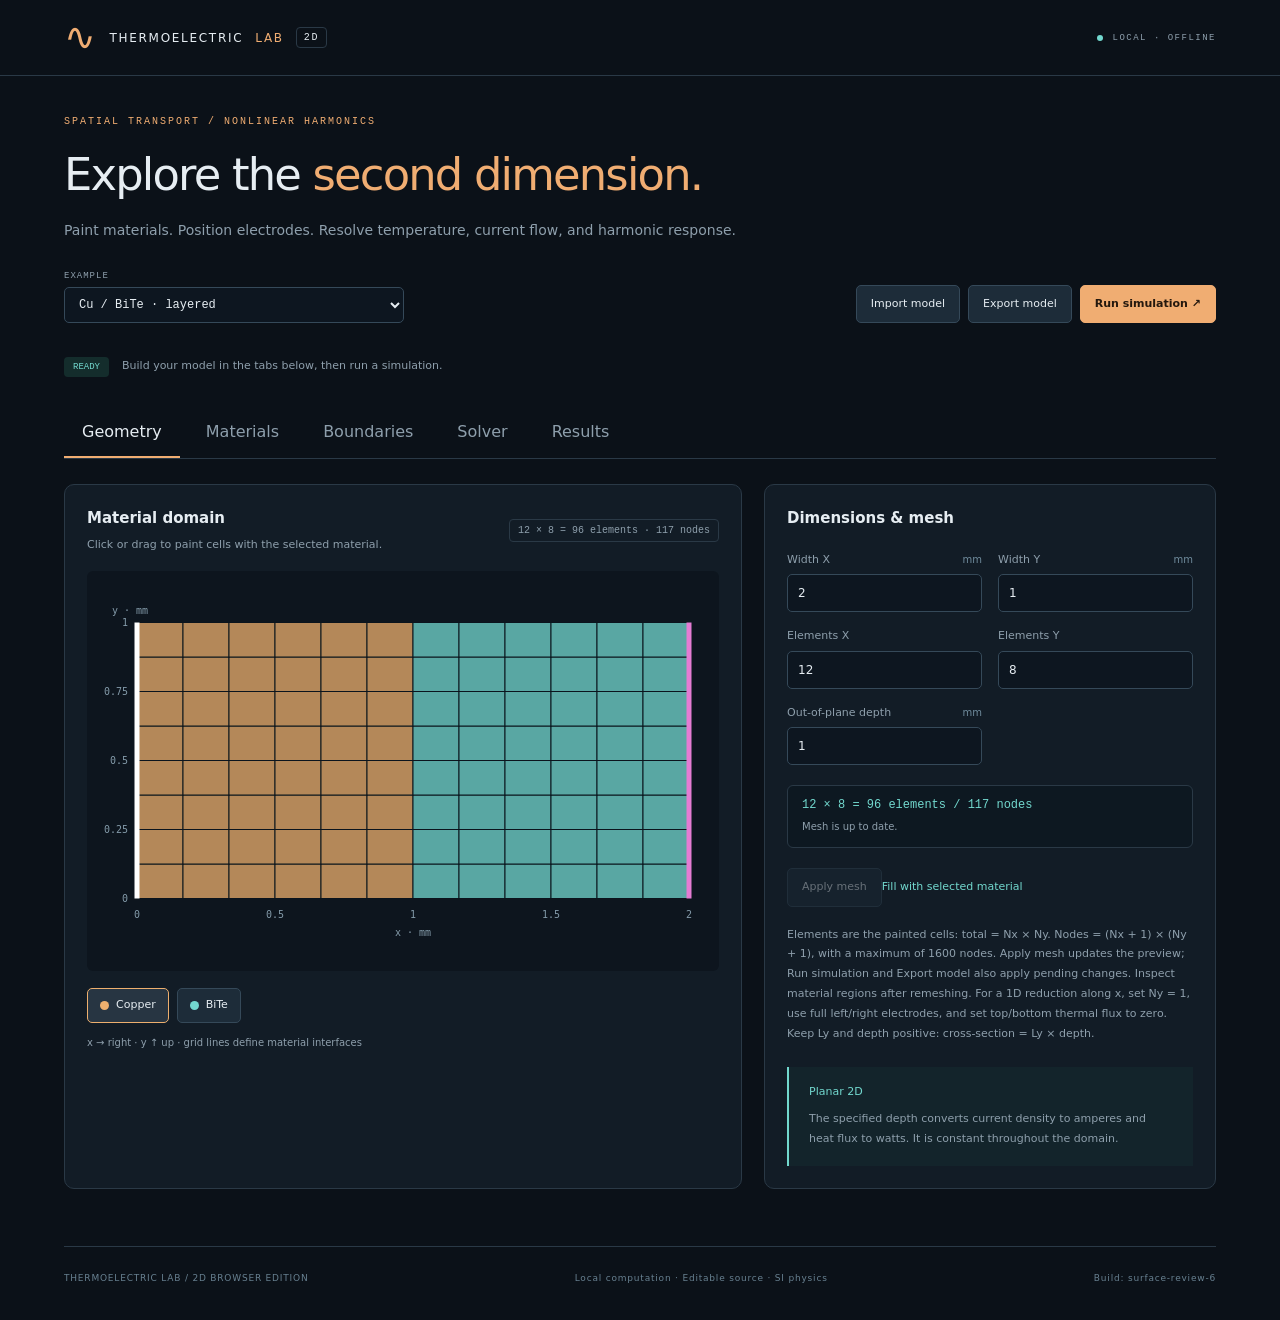
==== commit 999f3935: "update 8" ====
--- a/index.html
+++ b/index.html
@@ -9,19 +9,21 @@
 #applyGrid.mesh-pending{border-color:var(--accent);color:var(--accent)}#applyGrid.mesh-flash{animation:mesh-flash .7s ease-out 1}@keyframes mesh-flash{0%,100%{box-shadow:0 0 0 0 transparent}45%{background:#665039;box-shadow:0 0 0 5px #f0ad7244}}@media(prefers-reduced-motion:reduce){#applyGrid.mesh-flash{animation:none}}
 
 .solver-method{color:var(--teal);font-size:22px;margin:20px 0;font-weight:550}
+
+.tabs button{font:16px system-ui;padding:15px 18px}.tabs button span{font-size:16px;margin-left:0}@media(max-width:720px){.tabs button{padding:12px 10px}.tabs button span{font-size:15px;margin-left:0}}
 </style></head><body>
 <header><div class="brand"><span>∿</span> THERMOELECTRIC <b>LAB</b><em>2D</em></div><div class="local"><i></i>LOCAL · OFFLINE</div></header>
 <main><pre id="startupError" role="alert" hidden style="white-space:pre-wrap;background:#42252a;color:#ffb6ad;padding:16px"></pre><section class="hero"><div class="eyebrow">SPATIAL TRANSPORT / NONLINEAR HARMONICS</div><h1>Explore the <span>second dimension.</span></h1><p>Paint materials. Position electrodes. Resolve temperature, current flow, and harmonic response.</p></section>
 <div class="toolbar"><label class="preset-label">EXAMPLE<select id="preset"><option value="dc">DC · Joule heating / spatial profile</option><option value="layers" selected>Cu / BiTe · layered</option><option value="spreading">Narrow contact · current spreading</option><option value="joule">Homogeneous · Joule 2ω</option><option value="nonlinear">Nonlinear resistance · 3ω</option><option value="seebeck">Open circuit · Seebeck DC</option></select></label><div class="toolbar-buttons"><button id="import">Import model</button><button id="save">Export model</button><button id="run" class="primary">Run simulation ↗</button><button id="cancel" hidden>Stop</button><input type="file" id="file" accept=".json" hidden></div></div>
 <div class="status-row"><span id="badge">READY</span><span id="status" role="status" aria-live="polite">Build your model in the tabs below, then run a simulation.</span><span id="elapsed"></span><progress id="runProgress" aria-label="Cycle budget used" hidden></progress></div>
 <div id="validationSummary" class="validation-summary" role="alert" hidden></div>
-<nav class="tabs" role="tablist" aria-label="Workbench sections"><button role="tab" id="tab-geometry" aria-controls="geometry" aria-selected="true" data-tab="geometry">01 <span>Geometry</span></button><button role="tab" id="tab-materials" aria-controls="materials" aria-selected="false" tabindex="-1" data-tab="materials">02 <span>Materials</span></button><button role="tab" id="tab-boundaries" aria-controls="boundaries" aria-selected="false" tabindex="-1" data-tab="boundaries">03 <span>Boundaries</span></button><button role="tab" id="tab-solver" aria-controls="solver" aria-selected="false" tabindex="-1" data-tab="solver">04 <span>Solver</span></button><button role="tab" id="tab-results" aria-controls="results" aria-selected="false" tabindex="-1" data-tab="results">05 <span>Results</span></button></nav>
-<section id="geometry" role="tabpanel" aria-labelledby="tab-geometry" class="panel"><div class="two-col"><div class="card"><div class="card-head"><div><h2>Material domain</h2><p>Click or drag to paint cells with the selected material.</p></div><span class="tag" id="gridInfo"></span></div><div class="canvas-box"><canvas id="geometryCanvas" aria-label="Material grid, x horizontal and y vertical"></canvas></div><div id="palette" class="palette"></div><div class="legend-note">x → right · y ↑ up · grid lines define material interfaces</div></div><div class="card"><h2>Dimensions & mesh</h2><fieldset class="settings"><div class="grid2"><label>Width Lx <span>mm</span><input id="lx" type="number" step="any" min="0" required></label><label>Height Ly <span>mm</span><input id="ly" type="number" step="any" min="0" required></label><label>Out-of-plane depth <span>mm</span><input id="depth" type="number" step="any" min="0" required></label><label>Elements along x (Nx)<input id="nx" type="number" min="2" step="1"></label><label>Elements along y (Ny)<input id="ny" type="number" min="1" step="1"></label></div><div class="mesh-summary" aria-live="polite"><strong id="meshSummary"></strong><small id="meshPending"></small></div><button id="applyGrid" class="secondary">Apply mesh</button><button id="fill" class="text-button">Fill with selected material</button></fieldset><p class="note">Elements are the painted cells: total = Nx × Ny. Nodes = (Nx + 1) × (Ny + 1), with a maximum of 1600 nodes. Apply mesh updates the preview; Run simulation and Export model also apply pending changes. Inspect material regions after remeshing. For a 1D reduction along x, set Ny = 1, use full left/right electrodes, and set top/bottom thermal flux to zero. Keep Ly and depth positive: cross-section = Ly × depth.</p><div class="info-block"><b>Planar 2D</b><p>The specified depth converts current density to amperes and heat flux to watts. It is constant throughout the domain.</p></div></div></div></section>
+<nav class="tabs" role="tablist" aria-label="Workbench sections"><button role="tab" id="tab-geometry" aria-controls="geometry" aria-selected="true" data-tab="geometry"><span>Geometry</span></button><button role="tab" id="tab-materials" aria-controls="materials" aria-selected="false" tabindex="-1" data-tab="materials"><span>Materials</span></button><button role="tab" id="tab-boundaries" aria-controls="boundaries" aria-selected="false" tabindex="-1" data-tab="boundaries"><span>Boundaries</span></button><button role="tab" id="tab-solver" aria-controls="solver" aria-selected="false" tabindex="-1" data-tab="solver"><span>Solver</span></button><button role="tab" id="tab-results" aria-controls="results" aria-selected="false" tabindex="-1" data-tab="results"><span>Results</span></button></nav>
+<section id="geometry" role="tabpanel" aria-labelledby="tab-geometry" class="panel"><div class="two-col"><div class="card"><div class="card-head"><div><h2>Material domain</h2><p>Click or drag to paint cells with the selected material.</p></div><span class="tag" id="gridInfo"></span></div><div class="canvas-box"><canvas id="geometryCanvas" aria-label="Material grid, x horizontal and y vertical"></canvas></div><div id="palette" class="palette"></div><div class="legend-note">x → right · y ↑ up · grid lines define material interfaces</div></div><div class="card"><h2>Dimensions & mesh</h2><fieldset class="settings"><div class="grid2"><label>Width X <span>mm</span><input id="lx" type="number" step="any" min="0" required></label><label>Width Y <span>mm</span><input id="ly" type="number" step="any" min="0" required></label><label>Elements X<input id="nx" type="number" min="2" step="1"></label><label>Elements Y<input id="ny" type="number" min="1" step="1"></label><label>Out-of-plane depth <span>mm</span><input id="depth" type="number" step="any" min="0" required></label></div><div class="mesh-summary" aria-live="polite"><strong id="meshSummary"></strong><small id="meshPending"></small></div><button id="applyGrid" class="secondary">Apply mesh</button><button id="fill" class="text-button">Fill with selected material</button></fieldset><p class="note">Elements are the painted cells: total = Nx × Ny. Nodes = (Nx + 1) × (Ny + 1), with a maximum of 1600 nodes. Apply mesh updates the preview; Run simulation and Export model also apply pending changes. Inspect material regions after remeshing. For a 1D reduction along x, set Ny = 1, use full left/right electrodes, and set top/bottom thermal flux to zero. Keep Ly and depth positive: cross-section = Ly × depth.</p><div class="info-block"><b>Planar 2D</b><p>The specified depth converts current density to amperes and heat flux to watts. It is constant throughout the domain.</p></div></div></div></section>
 <section id="materials" role="tabpanel" aria-labelledby="tab-materials" class="panel" hidden><div class="section-head"><div><h2>Material library</h2><p>Properties at 300 K. Each grid cell references one material.</p></div><button id="addMaterial" class="secondary">+ Add material</button></div><fieldset class="settings"><div id="materialCards" class="material-cards"></div></fieldset><div class="info-block"><b>Temperature-dependent transport</b><p>ρₑ(T) = [1 + β(T − 300)] / σ₃₀₀ &nbsp; · &nbsp; α(T) = α₃₀₀ + α′(T − 300). The solver includes Joule, Seebeck, Peltier and Thomson effects. Preset values are illustrative.</p></div></section>
 <section id="boundaries" role="tabpanel" aria-labelledby="tab-boundaries" class="panel" hidden><div class="two-col"><div class="card"><h2>Electrical electrodes</h2><p class="sub">Remaining boundary nodes are electrically insulated.</p><fieldset class="settings"><label>Excitation<select id="excitationMode"><option value="periodic">AC · DC bias + sinusoid</option><option value="steady">DC · constant electrical drive</option></select></label><label>Control mode<select id="electricalKind"><option value="current">Total current · A</option><option value="voltage">Sink voltage · V</option><option value="open_circuit">Open circuit · net current = 0</option></select></label><div class="grid3"><label>DC bias<input id="bias" type="number" step="any"></label><label>AC peak<input id="amplitude" type="number" step="any"></label><label>Phase <span>°</span><input id="phase" type="number" step="any"></label></div><div id="electrodes"></div></fieldset><div class="info-block"><b>Equipotential contacts</b><p>The source electrode is at 0 V. In current mode, the sink voltage adjusts to deliver the specified total current. Current density is free to vary across an electrode. Electrode ranges run bottom→top on vertical edges, and left→right on horizontal edges.</p></div></div><div class="card"><h2>Thermal boundaries</h2><p class="note">A nonzero thermal AC peak selects the periodic solver, even with DC electrical drive.</p><fieldset class="settings"><div id="thermalCards"></div></fieldset><p class="note">Flux is total heat flux, including Peltier, positive outward. Zero flux is adiabatic. Convection value is ambient temperature. Fixed-temperature sides meeting at a corner must agree.</p></div></div></section>
 <section id="solver" role="tabpanel" aria-labelledby="tab-solver" class="panel" hidden><div class="two-col"><div class="card"><h2>Solution method</h2><p id="solverMethod" class="solver-method" role="status">DC stationary</p><input id="mode" type="hidden" value="steady"><fieldset class="settings" id="periodicSettings" hidden><div class="grid2"><label>Frequency <span>Hz</span><input id="frequency" type="number" step="any" min="0" required></label><label>Time steps per period<select id="samples"><option>64</option><option>128</option><option>256</option><option>512</option><option>1024</option></select></label><label>Maximum cycles<input id="maxPeriods" type="number" min="3" max="1000"></label></div></fieldset><p class="note" id="periodicNote" hidden>One shared frequency applies to all periodic electrical and thermal inputs. Refine the mesh and time steps to check your result, especially at 3ω.</p></div><div class="card"><h2>The numerical model</h2><details><summary>Detailed equations, boundary conditions and numerical method</summary><div class="note"><h3>Unknown fields and constitutive laws</h3><p>T(x,y,t) is absolute temperature (K), V(x,y,t) electric potential (V). The local material defines σ(T), k(T), α(T), density ρ(T), and Cp(T). J is electric current density; q is total heat flux.</p><p>J = −σ(T)[∇V + α(T)∇T]<br>∇·J = 0<br>q = α(T)TJ − k(T)∇T<br>ρCp ∂T/∂t = −∇·q − J·∇V</p><h3>Thermoelectric coupling</h3><p>Within a smooth homogeneous material, these equations give:<br>ρCp ∂T/∂t = ∇·(k∇T) + |J|²/σ − T(dα/dT)J·∇T.<br>The last two terms are Joule and Thomson heating. Π = αT is the Peltier coefficient; discontinuities in α produce interface Peltier transport through q. These effects are already included in total flux and must not be added a second time.</p><h3>Boundary and interface conditions</h3><p>Electrical contacts are equipotential. V(source) = 0. Voltage mode prescribes V(sink); current mode sets total current entering the source; open circuit imposes zero net contact current. Other edges satisfy J·n = 0. Thermal edges prescribe T, q·n = qout, or q·n = h(T − Tambient), where n is the outward normal. Zero total flux includes Peltier transport. Ideal interfaces have continuous T, V, normal J and total normal q; contact resistance is absent.</p><h3>DC and harmonic excitation</h3><p>DC solves the stationary system with ∂T/∂t = 0, using only DC biases. Periodic inputs use b + A cos(2πft + φ); φ is in degrees in the editor. The nonlinear time-domain solution generates harmonics:<br>u(t) = U₀ + Re[Σ Uₙ exp(inωt)], n = 1,2,3.<br>Coefficients are peak phasors, not RMS. Instantaneous spatial profiles use stored time samples, including all resolved harmonics; they are not reconstructed from only 1ω–3ω.</p><h3>Discretization and iteration</h3><p>Each rectangular cell contributes four half-face links. For a link a→b of length L and half-face area A:<br>g = A/[L mean(ρₑ(Ta),ρₑ(Tb))]<br>Iab = g[Va − Vb − αmean(Tb − Ta)]<br>Qab = αmean(Ta + Tb)Iab/2 − kmean A(Tb − Ta)/L.<br>Electrical work Iab(Va − Vb) is shared between the two nodes. Cell heat capacity is split among its four corners. Coupled equations are iterated with damped Picard; linear graph systems use preconditioned conjugate gradients. BDF2 advances periodic runs after one backward-Euler startup step. Cycle convergence is assessed from successive temperature histories.</p><p>Ly × depth gives the cross-section of a 1D reduction. Ny = 1, full left/right contacts and zero top/bottom flux produce the transverse-uniform limit. Grid/time refinement remains necessary, especially for weak 3ω. The model assumes isotropic properties, perfect interfaces and no front/back heat losses.</p></div></details><div class="equation">J = −σ (∇V + α∇T)<br>∇ · J = 0<br>q = αTJ − k∇T<br>ρCp ∂T/∂t = −∇ · q − J · ∇V</div><p class="note">Conservative, grid-aligned nodal control volumes; scalar isotropic materials; perfect interfaces. Electrical and thermal systems use matrix-free conjugate gradients. Nonlinear coupling uses Picard iterations; periodic integration uses BDF2.</p><p class="note">No contact resistance, electrical capacitance, inductance, radiation, or front/back surface heat loss. The app supports up to 1600 nodes; practical compute time depends strongly on the case.</p></div></div></section>
-<section id="results" role="tabpanel" aria-labelledby="tab-results" class="panel" hidden><div class="section-head"><div><h2>Computed results</h2><p>Exports use the displayed solution and its saved model.</p></div><div><button id="exportMenuButton" class="primary" aria-expanded="false" aria-controls="exportMenu" disabled>Export ▾</button><div id="exportMenu" hidden><button id="exportPdf" disabled>Full PDF report</button><button id="exportZip" disabled>Complete results ZIP</button></div></div></div><p id="exportStatus" role="status" aria-live="polite"></p><div class="metrics"><article><span id="vLabel">TERMINAL VOLTAGE · 1ω</span><strong id="vMetric">—</strong><small id="vPhase">Peak amplitude</small></article><article><span>TEMPERATURE RANGE</span><strong id="tMetric">—</strong><small>Full spatial state / cycle</small></article><article><span>CONVERGENCE</span><strong id="cycleMetric">—</strong><small id="errorMetric">No result yet</small></article></div><div class="card"><div class="card-head"><div><h2>Spatial response</h2><p id="fieldCaption">Run a simulation to inspect the 2D fields.</p></div><div class="field-controls"><select id="field" aria-label="Field"><option value="temperature">Temperature</option><option value="voltage">Voltage</option><option value="J">Current density |J|</option><option value="Jx">Current density Jx</option><option value="Jy">Current density Jy</option></select><select id="harmonic" aria-label="Harmonic"><option value="0">DC</option><option value="1">1ω</option><option value="2">2ω</option><option value="3">3ω</option></select><select id="representation" aria-label="Representation"><option value="amplitude">Amplitude</option><option value="phase">Phase</option><option value="real">Real part</option></select><label class="check"><input type="checkbox" id="arrows" checked> Current arrows</label></div></div><p id="representationHelp" class="legend-note"></p><div class="canvas-box result-box"><canvas id="resultCanvas" aria-label="Spatial result heatmap"></canvas><div id="resultEmpty" class="empty-overlay">Your 2D response will appear here.</div></div><div class="color-scale"><span id="scaleMin">—</span><div></div><span id="scaleMax">—</span><small id="scaleUnit"></small></div><div class="legend-note" id="vectorNote">Click the field to move the temperature probe. Arrows show the real current phasor at 0°.</div></div><div class="card"><h2>Spatial profile · DC or selected time</h2><div class="field-controls"><label>Field<select id="profileField"><option value="temperature">Temperature</option><option value="voltage">Voltage</option><option value="Jx">Current density Jx</option><option value="Jy">Current density Jy</option><option value="J">Current magnitude</option><option value="qx">Heat flux qx</option><option value="qy">Heat flux qy</option></select></label><label>Direction<select id="profileAxis"><option value="x">Along X</option><option value="y">Along Y</option></select></label><label>Transverse cut (%)<input id="profilePosition" type="range" min="0" max="100" step="1" value="50"></label><button id="exportProfile" disabled>Profile CSV</button></div><div id="profileTimeControls" hidden><label>Time within saved cycle<input id="profileTime" type="range" min="0" max="0" step="1" value="0"></label></div><p id="profileCaption" class="note">Run a simulation to view a spatial profile.</p><div id="profileChart" class="chart"></div></div><div class="two-col charts"><div class="card"><h2>Temperature probe</h2><p id="probeLabel" class="sub">Click a location in the field above.</p><div id="probeChart" class="chart"></div></div><div class="card"><h2>Terminal voltage</h2><p class="sub">V(sink) − V(source)</p><div id="voltageChart" class="chart"></div></div></div><div class="card"><div class="card-head"><div><h2>Terminal harmonics</h2><p>Peak phasors · referenced to cos(ωt)</p></div><div class="toolbar-buttons"><button id="exportResults" disabled>Export results JSON</button><button id="exportCsv" disabled>Spectrum CSV</button></div></div><div class="table-scroll"><table><thead><tr><th>COMPONENT</th><th>FREQUENCY</th><th>|V| · V</th><th>PHASE</th><th>REAL · V</th><th>IMAG · V</th></tr></thead><tbody id="spectrum"><tr><td colspan="6">No computed result.</td></tr></tbody></table></div></div></section>
-<footer><span>THERMOELECTRIC LAB / 2D BROWSER EDITION</span><span>Local computation · Editable source · SI physics</span><span>Build: automatic-solver-5</span></footer></main>
+<section id="results" role="tabpanel" aria-labelledby="tab-results" class="panel" hidden><div class="section-head"><div><h2>Computed results</h2><p>Exports use the displayed solution and its saved model.</p></div><div><button id="exportMenuButton" class="primary" aria-expanded="false" aria-controls="exportMenu" disabled>Export ▾</button><div id="exportMenu" hidden><button id="exportPdf" disabled>Full PDF report</button><button id="exportZip" disabled>Complete results ZIP</button></div></div></div><p id="exportStatus" role="status" aria-live="polite"></p><div class="metrics"><article><span id="vLabel">TERMINAL VOLTAGE · 1ω</span><strong id="vMetric">—</strong><small id="vPhase">Peak amplitude</small></article><article><span>TEMPERATURE RANGE</span><strong id="tMetric">—</strong><small>Full spatial state / cycle</small></article><article><span>CONVERGENCE</span><strong id="cycleMetric">—</strong><small id="errorMetric">No result yet</small></article></div><div class="card"><div class="card-head"><div><h2>Spatial response</h2><p id="fieldCaption">Run a simulation to inspect the 2D fields.</p></div><div class="field-controls"><select id="field" aria-label="Field"><option value="temperature">Temperature</option><option value="voltage">Voltage</option><option value="J">Current density |J|</option><option value="Jx">Current density Jx</option><option value="Jy">Current density Jy</option><option value="qx">Heat flux qx</option><option value="qy">Heat flux qy</option></select><select id="harmonic" aria-label="Harmonic"><option value="0">DC</option><option value="1">1ω</option><option value="2">2ω</option><option value="3">3ω</option></select><select id="representation" aria-label="Representation"><option value="amplitude">Amplitude</option><option value="phase">Phase</option><option value="real">Real part</option></select><label class="check"><input type="checkbox" id="arrows" checked> Current arrows</label></div></div><p id="representationHelp" class="legend-note"></p><div class="canvas-box result-box"><canvas id="resultCanvas" aria-label="Spatial result heatmap"></canvas><div id="resultEmpty" class="empty-overlay">Your 2D response will appear here.</div></div><div class="color-scale"><span id="scaleMin">—</span><div></div><span id="scaleMax">—</span><small id="scaleUnit"></small></div><div class="legend-note" id="vectorNote">Click the field to move the temperature probe. Arrows show the real current phasor at 0°.</div></div><div class="card"><h2>Spatial field · selected time</h2><div class="field-controls"><label>Field<select id="profileField"><option value="temperature">Temperature</option><option value="voltage">Voltage</option><option value="Jx">Current density Jx</option><option value="Jy">Current density Jy</option><option value="J">Current magnitude</option><option value="qx">Heat flux qx</option><option value="qy">Heat flux qy</option></select></label><button id="exportProfile" disabled>Export data · all fields</button></div><div id="profileTimeControls" hidden><label>Time within saved cycle<input id="profileTime" type="range" min="0" max="0" step="1" value="0"></label></div><p id="profileCaption" class="note">Run a simulation to view a spatial field.</p><div class="canvas-box"><canvas id="profileCanvas" aria-label="Selected instantaneous spatial field"></canvas></div><div class="color-scale"><span id="surfaceMin">—</span><div></div><span id="surfaceMax">—</span><small id="surfaceUnit"></small></div></div><div class="two-col charts" id="timeCharts"><div class="card"><h2>Temperature probe</h2><p id="probeLabel" class="sub">Click a location in the field above.</p><div id="probeChart" class="chart"></div></div><div class="card"><h2>Terminal voltage</h2><p class="sub">V(sink) − V(source)</p><div id="voltageChart" class="chart"></div></div></div><div class="card"><div class="card-head"><div><h2>Terminal harmonics</h2><p>Peak phasors · referenced to cos(ωt)</p></div><div class="toolbar-buttons"><button id="exportResults" disabled>Export results JSON</button><button id="exportCsv" disabled>Spectrum CSV</button></div></div><div class="table-scroll"><table><thead><tr><th>COMPONENT</th><th>FREQUENCY</th><th>|V| · V</th><th>PHASE</th><th>REAL · V</th><th>IMAG · V</th></tr></thead><tbody id="spectrum"><tr><td colspan="6">No computed result.</td></tr></tbody></table></div></div></section>
+<footer><span>THERMOELECTRIC LAB / 2D BROWSER EDITION</span><span>Local computation · Editable source · SI physics</span><span>Build: surface-review-6</span></footer></main>
 <script src="assets/startup.js"></script><script src="assets/core.js"></script><script src="assets/exports.js"></script><script id="workerSource" type="text/plain">/* SI units. No dependencies; shared by browser, worker and Node tests. */
 (function (TE) {
   'use strict';
